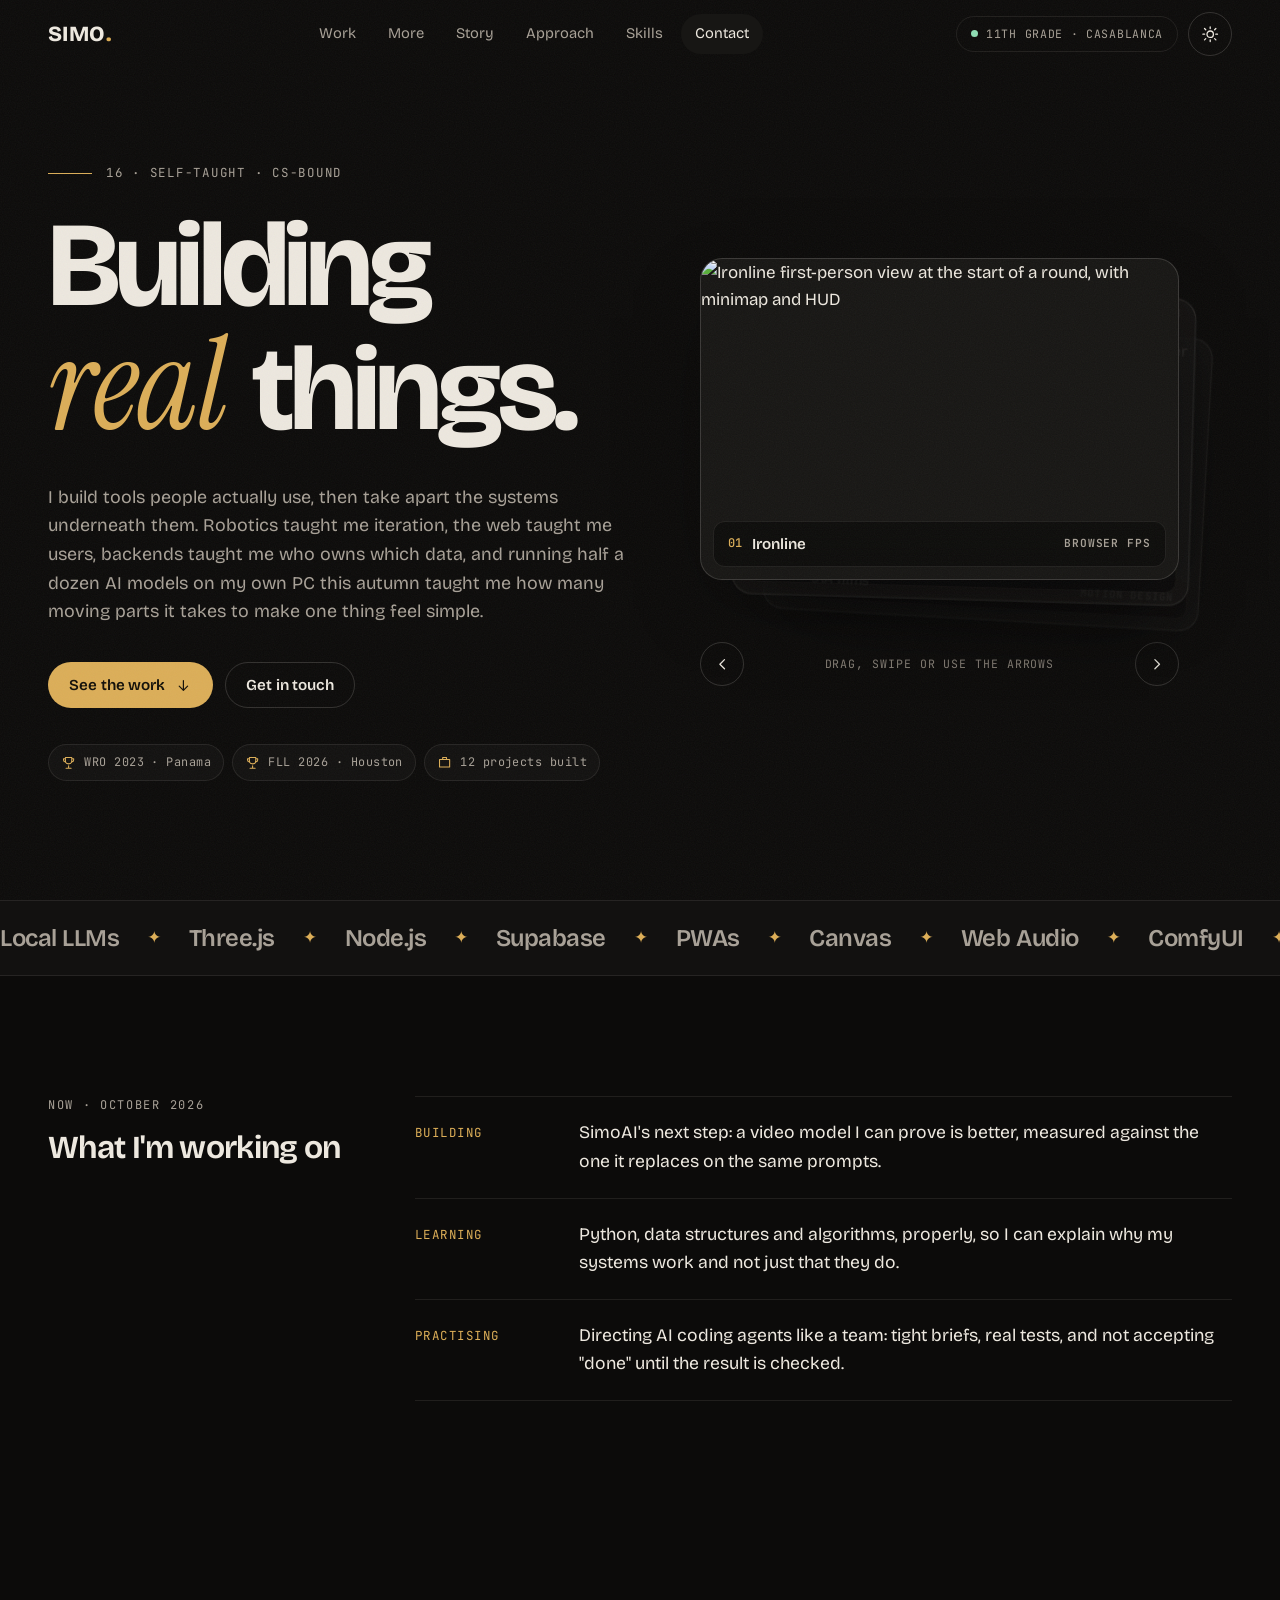
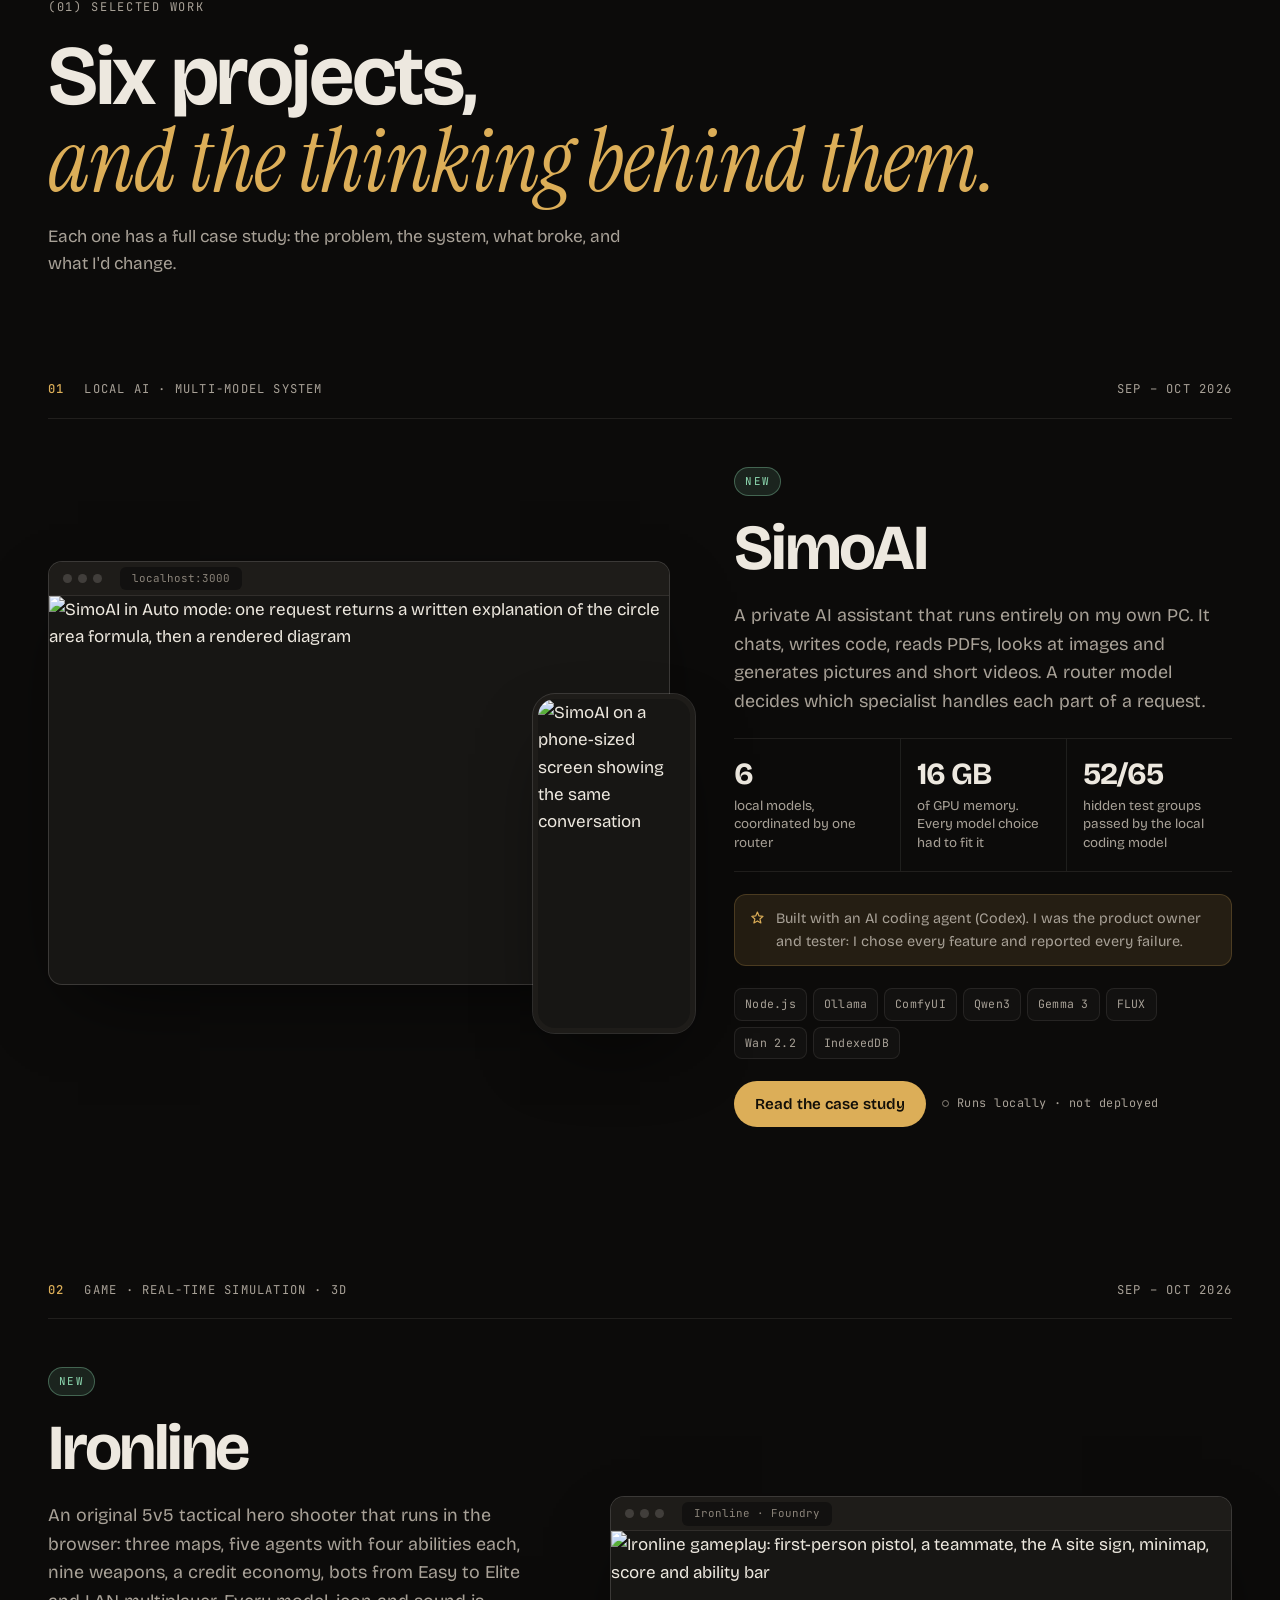
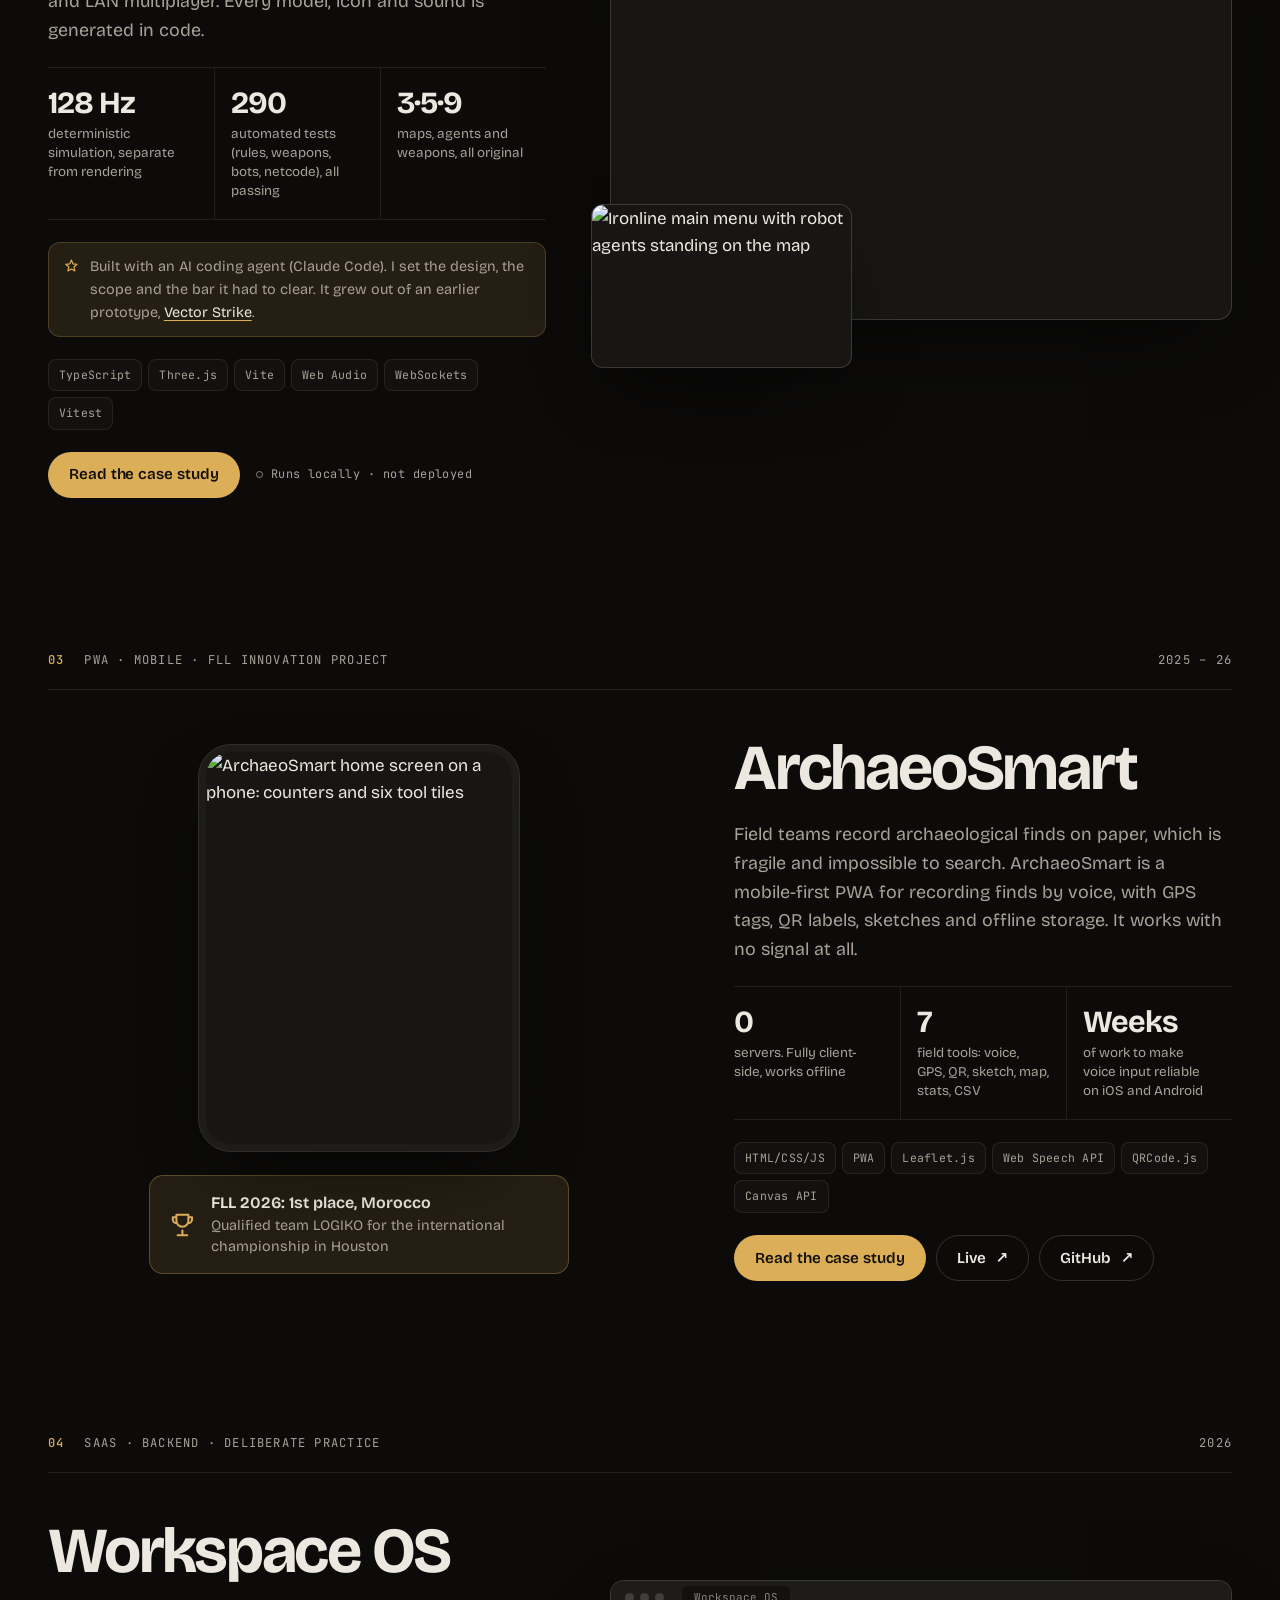
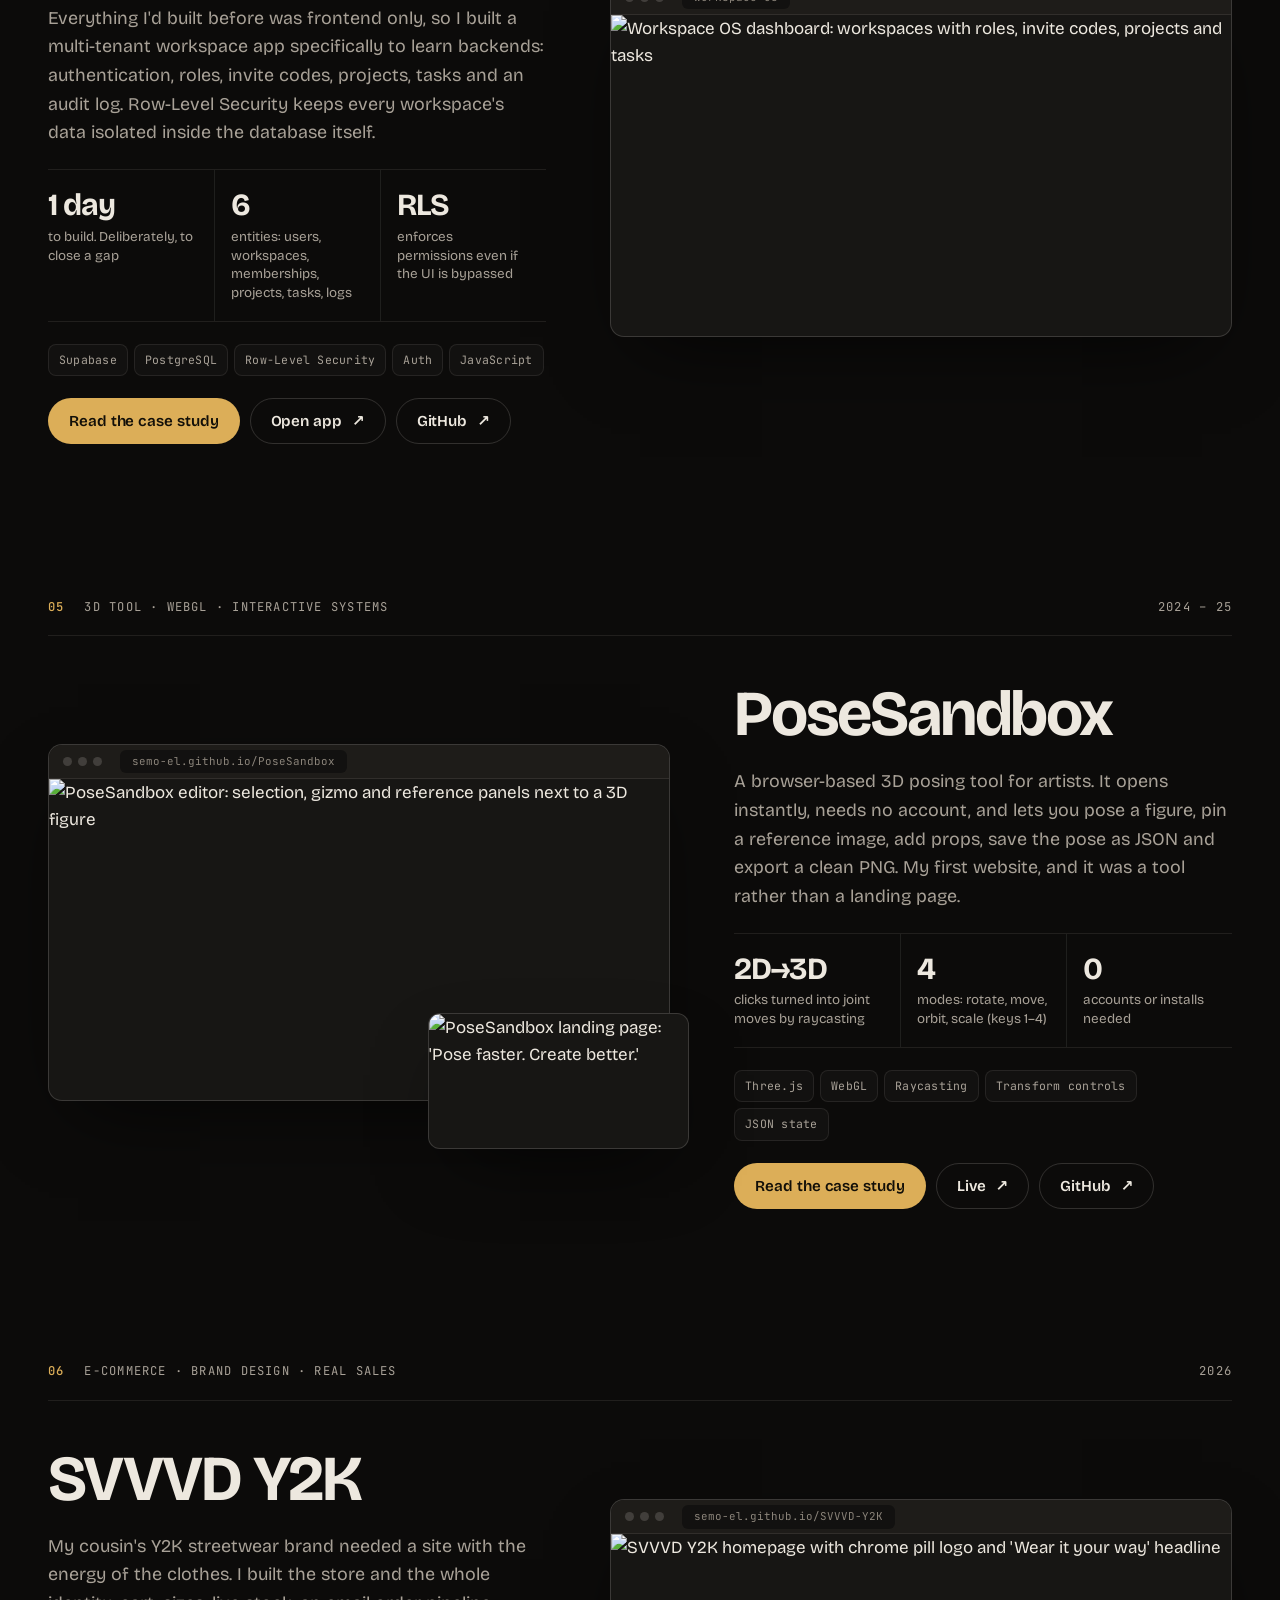
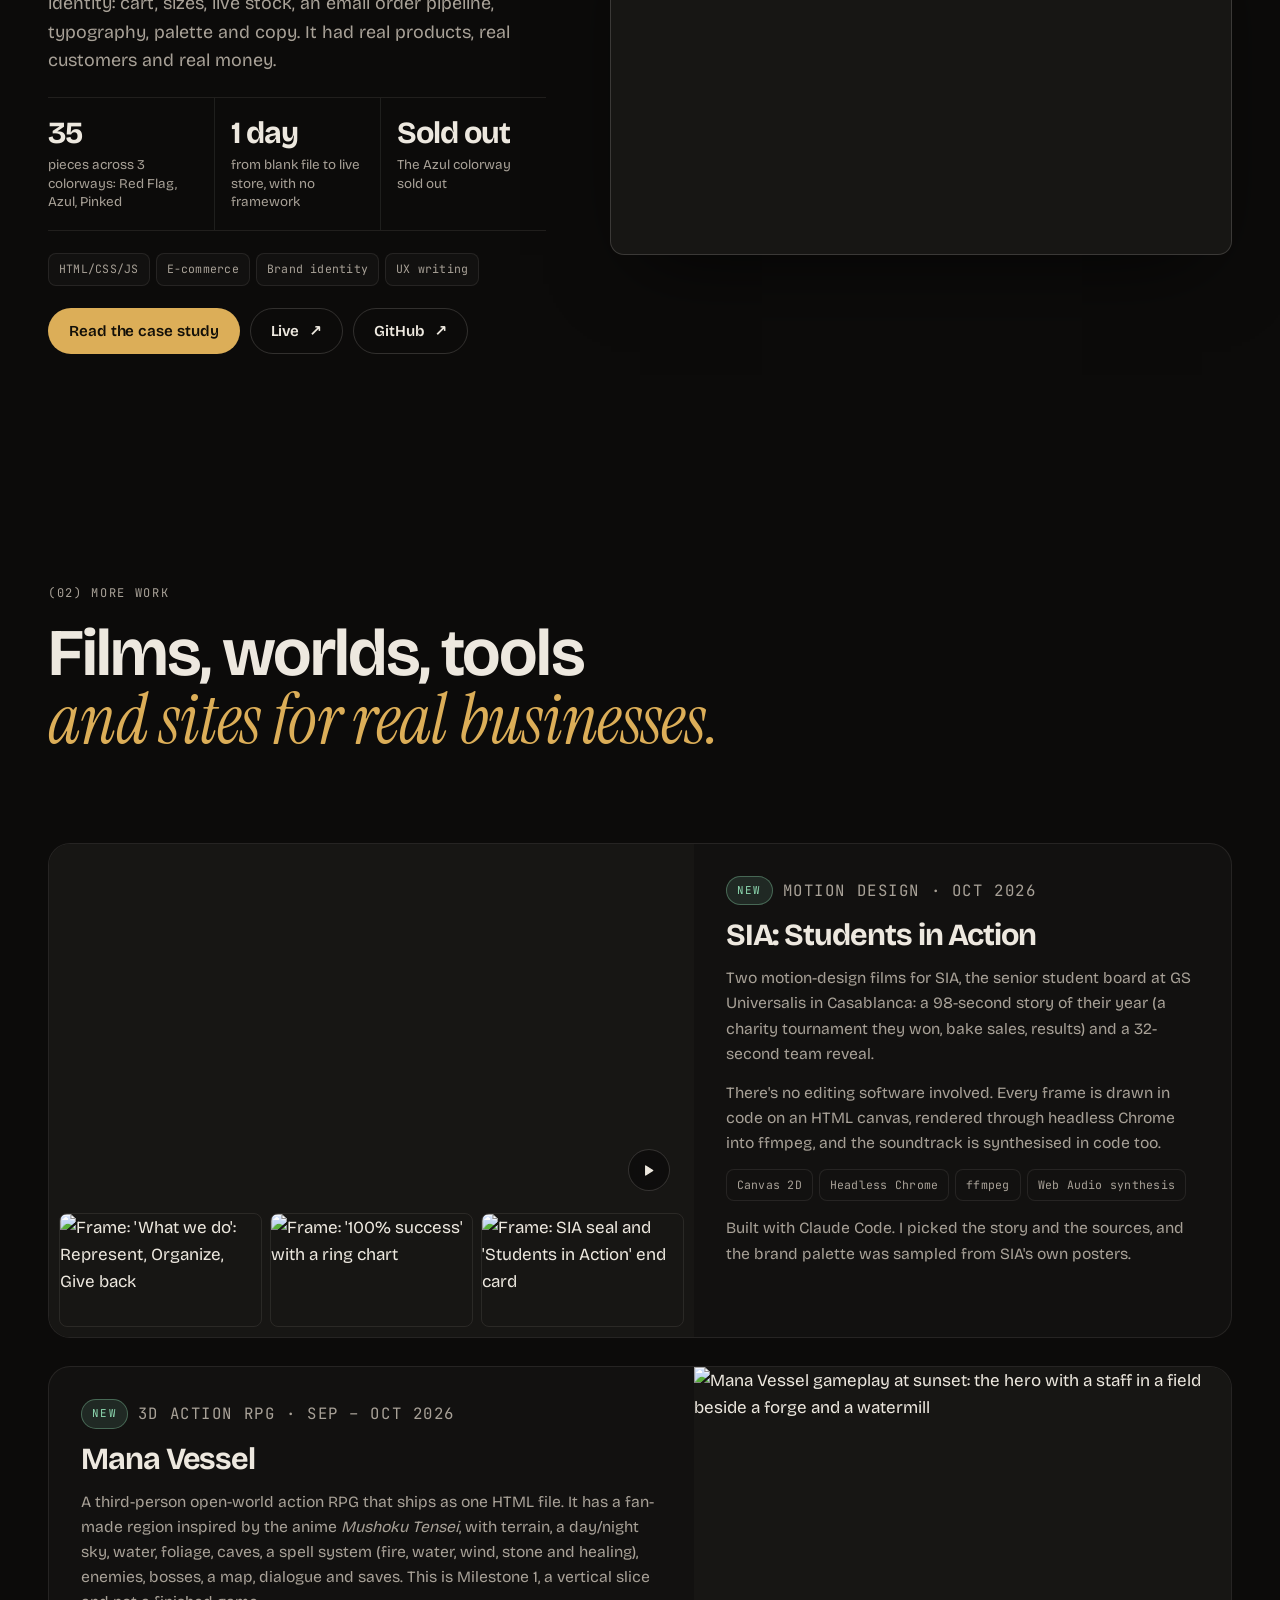
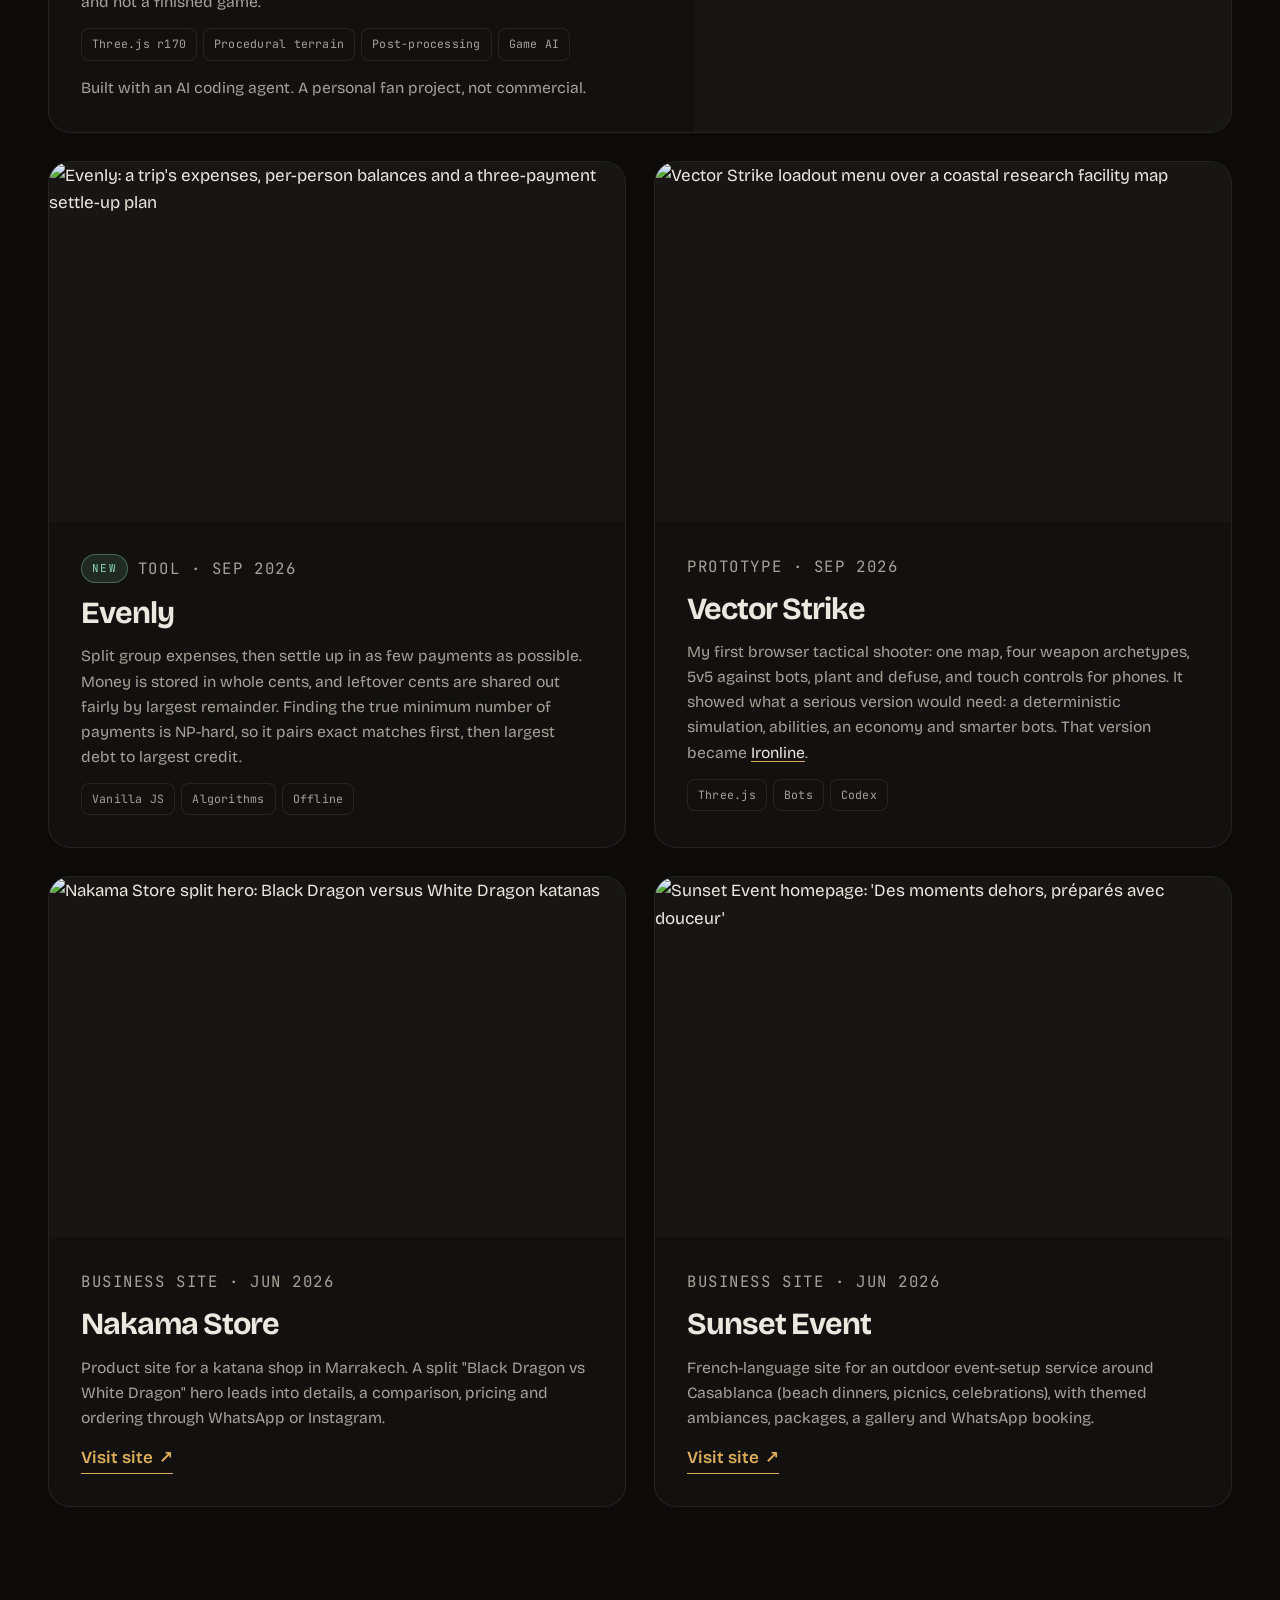
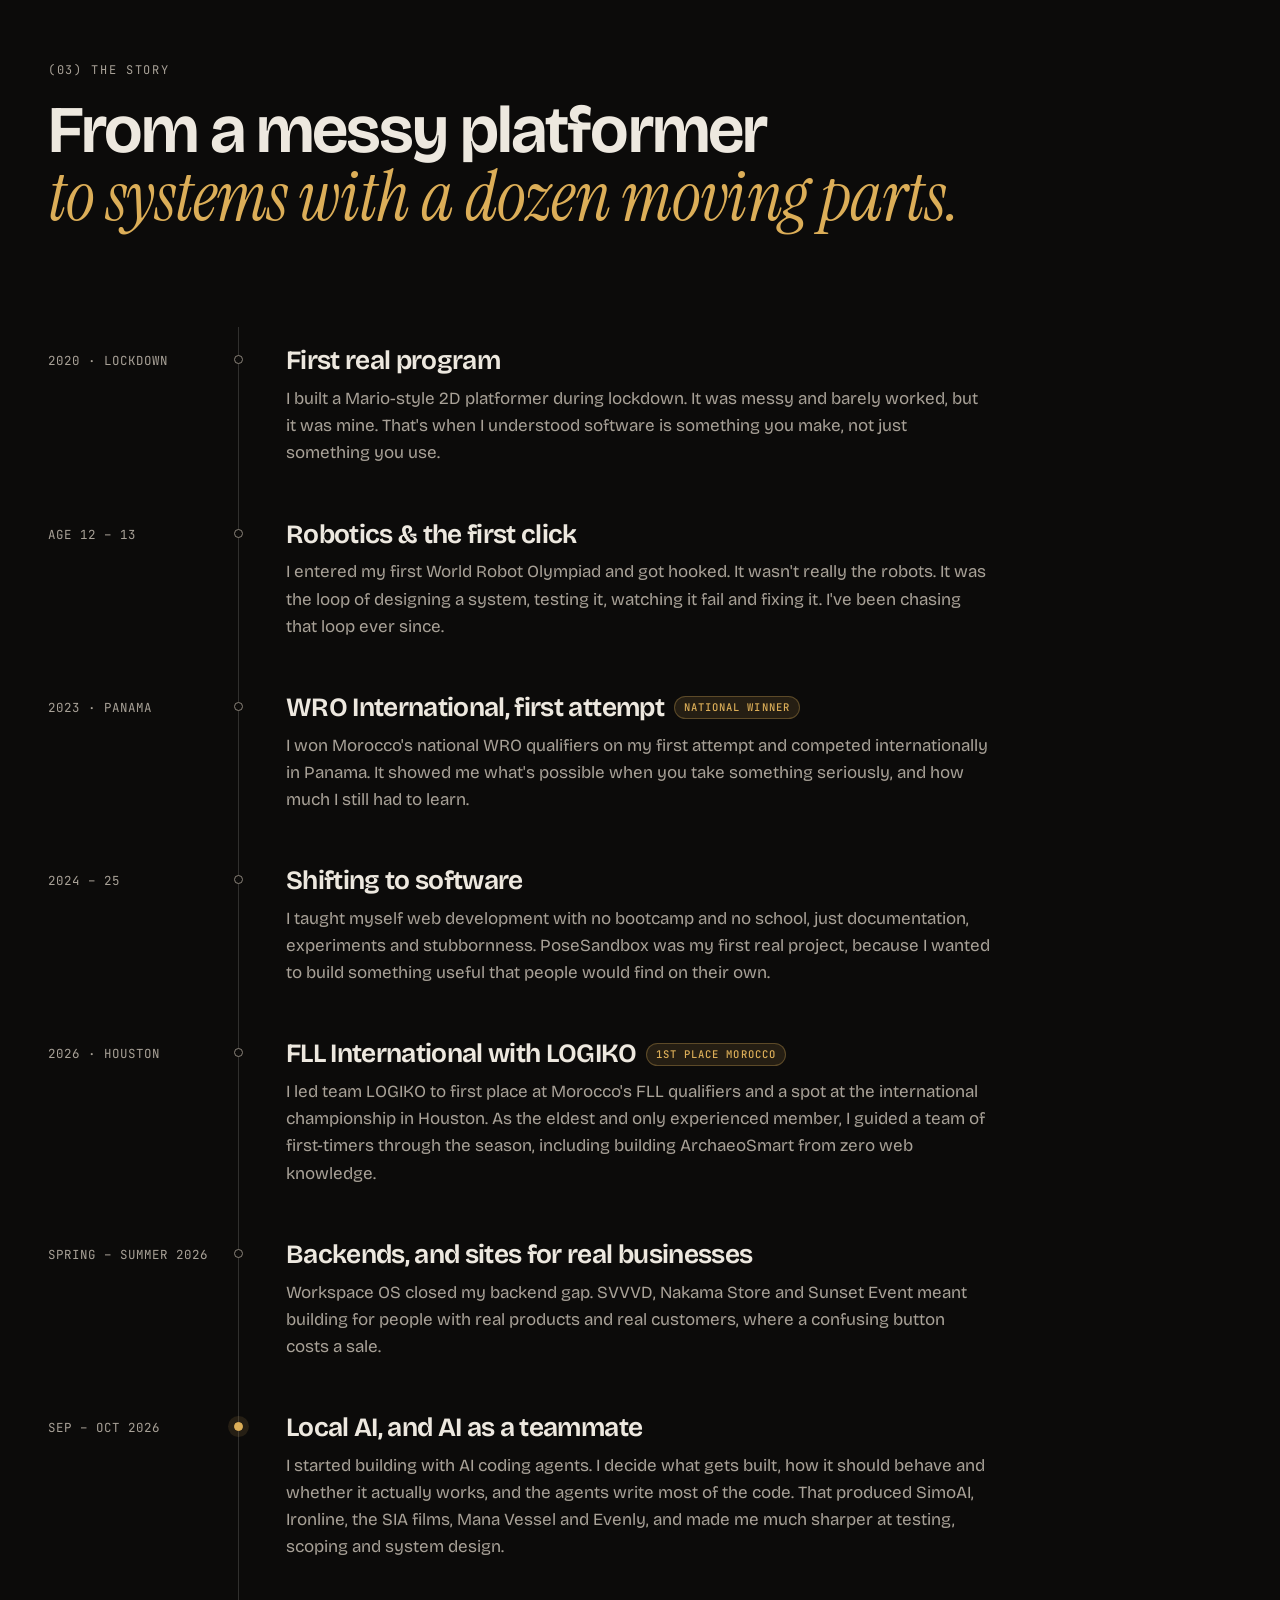
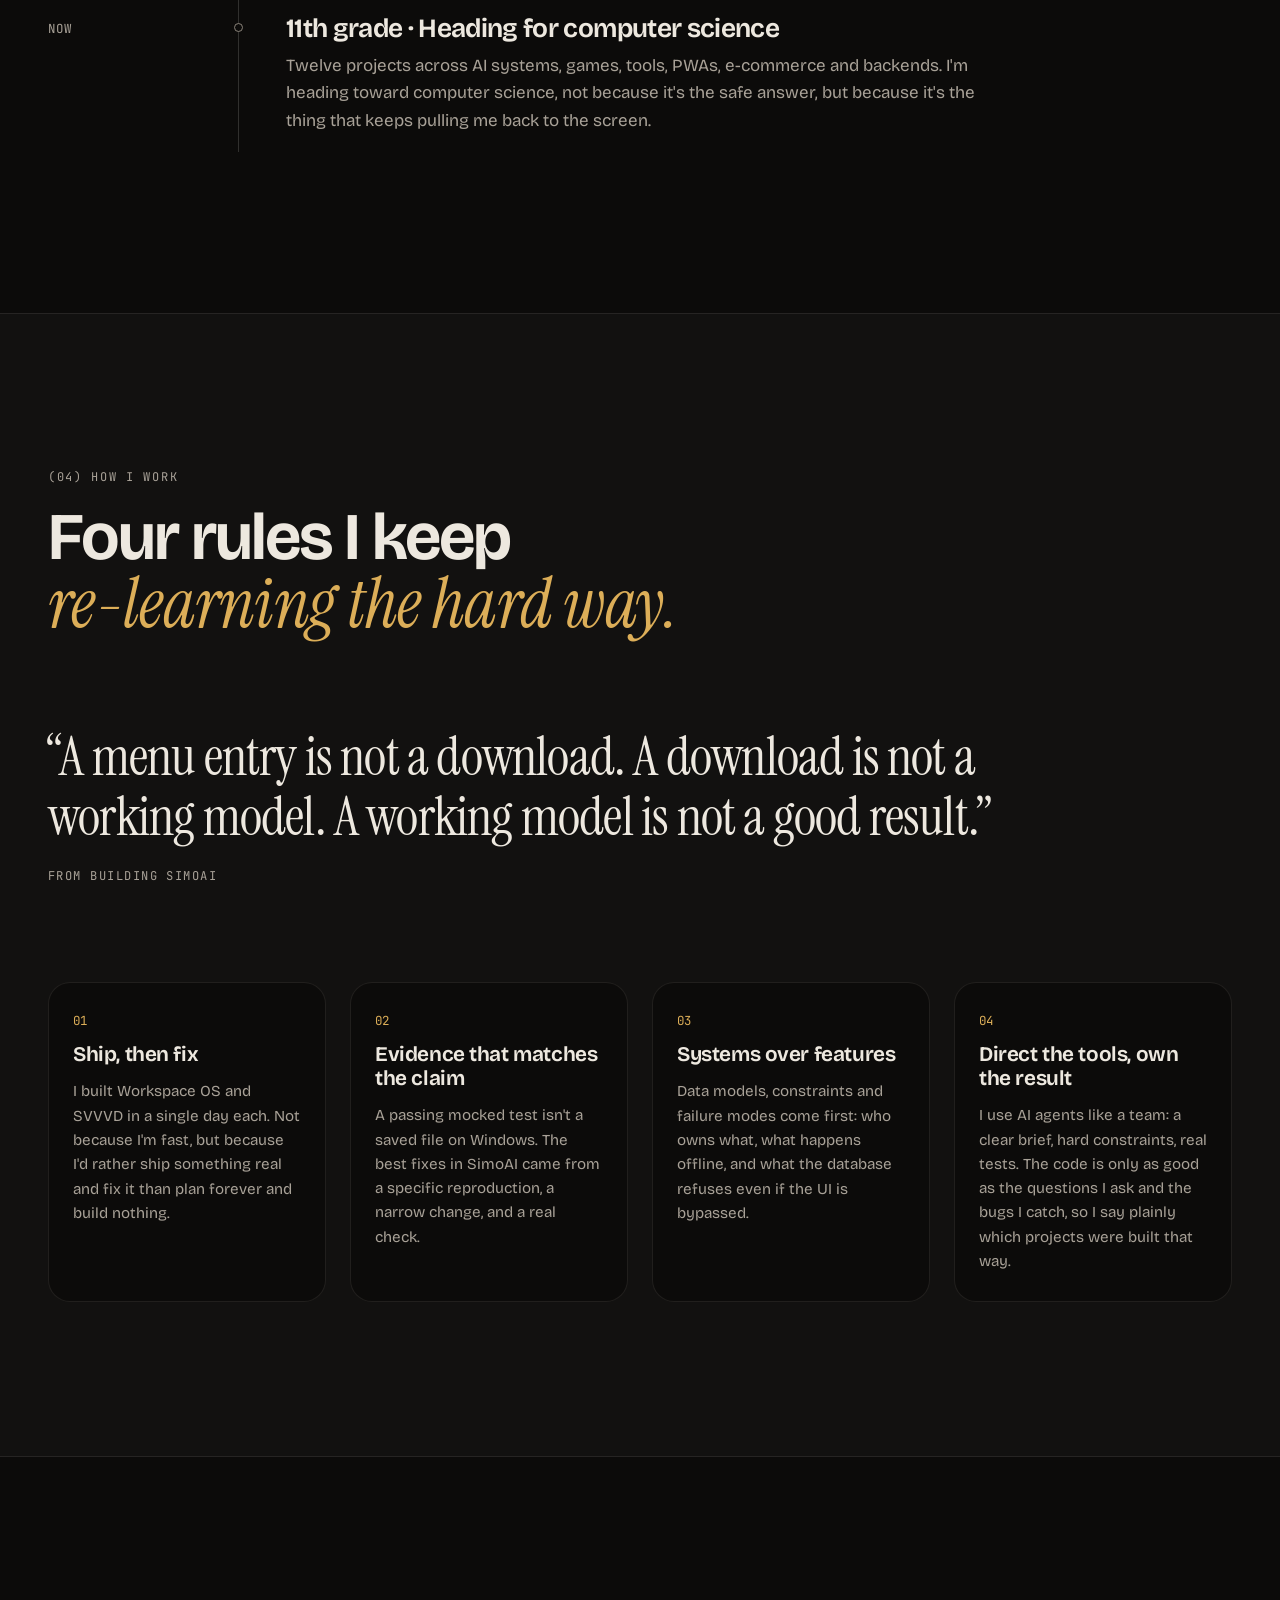
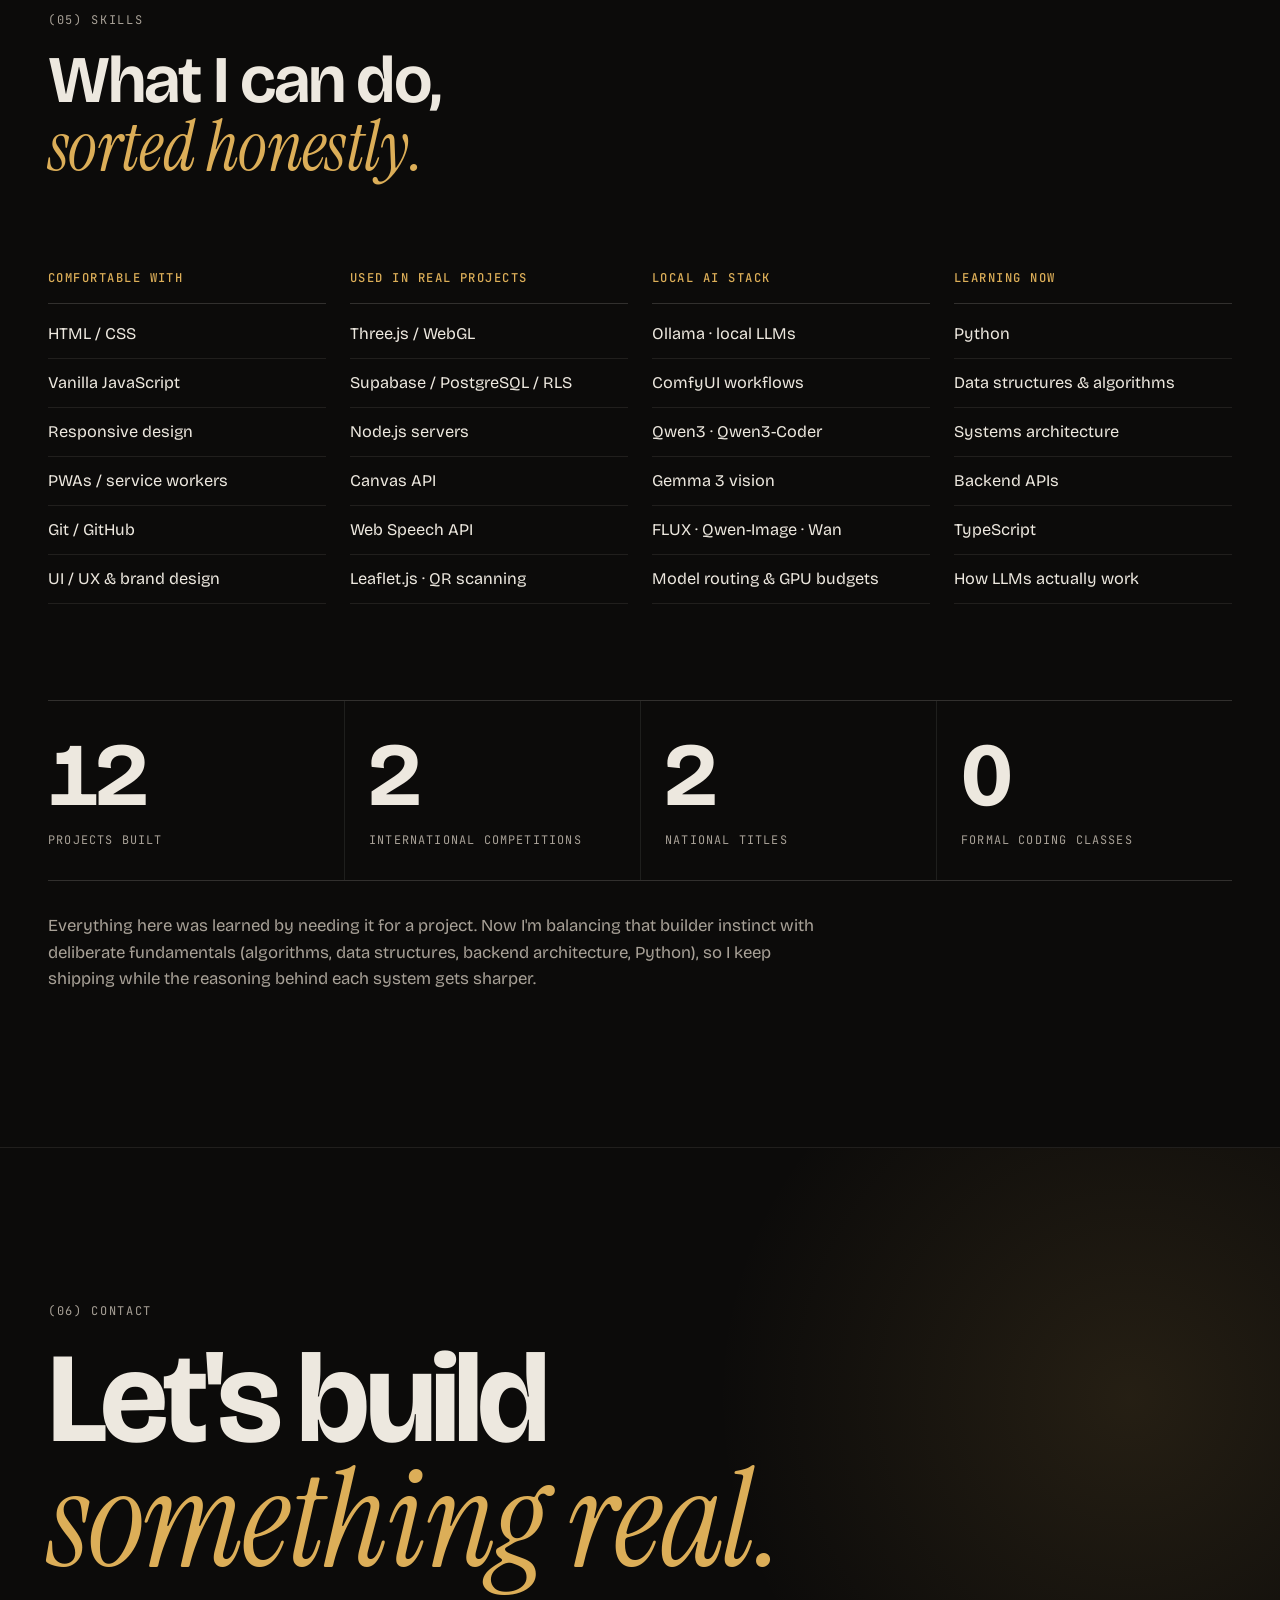
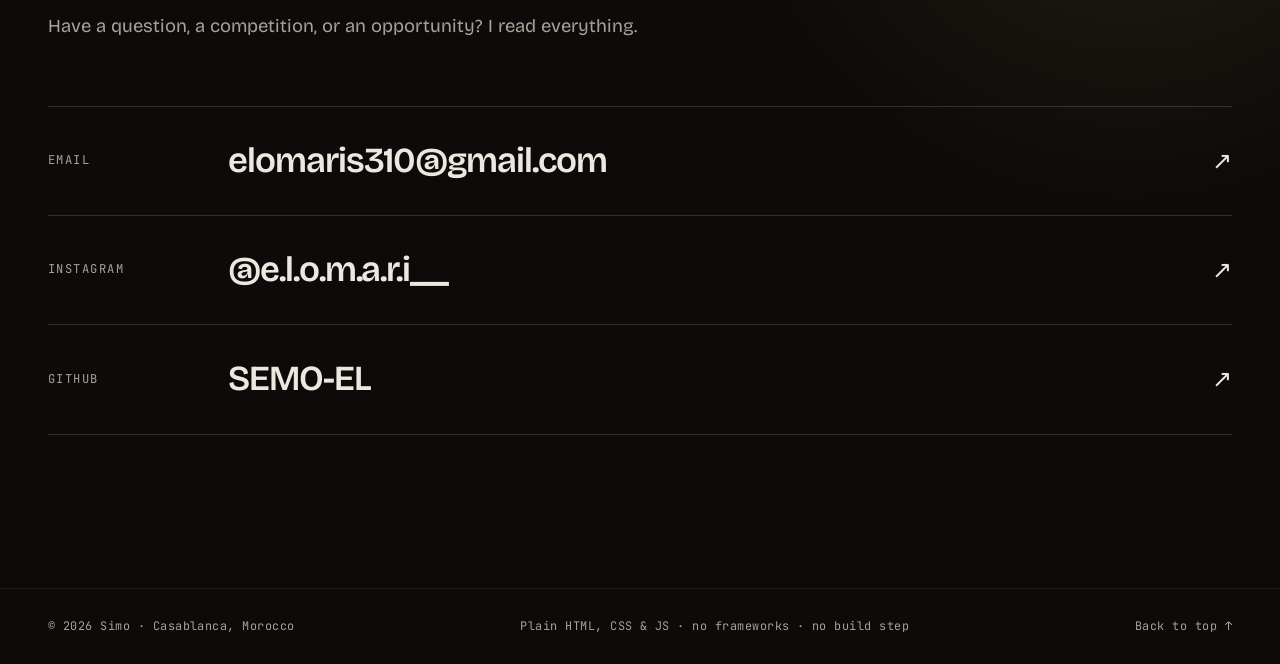
==== index.html @ 36586d92 "Add files via upload" ====
<!DOCTYPE html>
<html lang="en" data-theme="dark">
<head>
  <meta charset="UTF-8" />
  <meta name="viewport" content="width=device-width, initial-scale=1" />
  <title>Simo — Builder, 16, Casablanca</title>
  <meta name="description" content="Simo, a 16-year-old self-taught builder from Casablanca. Local AI systems, browser games, PWAs, backends and motion design: twelve projects, each with the reasoning behind it." />
  <meta name="theme-color" content="#0c0b0a" />
  <link rel="canonical" href="https://semo-el.github.io/Humble_Portfolio/" />

  <meta property="og:type" content="website" />
  <meta property="og:title" content="Simo — Building real things" />
  <meta property="og:description" content="Local AI systems, browser games, PWAs, backends and motion design, from a 16-year-old builder in Casablanca." />
  <meta property="og:url" content="https://semo-el.github.io/Humble_Portfolio/" />
  <meta property="og:image" content="https://semo-el.github.io/Humble_Portfolio/images/og-image.png" />
  <meta property="og:image:width" content="1200" />
  <meta property="og:image:height" content="630" />
  <meta name="twitter:card" content="summary_large_image" />

  <link rel="icon" href="favicon.svg" type="image/svg+xml" />
  <link rel="preconnect" href="https://fonts.googleapis.com" />
  <link rel="preconnect" href="https://fonts.gstatic.com" crossorigin />
  <link href="https://fonts.googleapis.com/css2?family=Bricolage+Grotesque:opsz,wght@12..96,300..800&family=Instrument+Serif:ital@0;1&family=JetBrains+Mono:wght@400;500&display=swap" rel="stylesheet" />
  <link rel="stylesheet" href="style.css" />

  <!-- Apply the saved theme before first paint to avoid a flash -->
  <script>
    document.documentElement.classList.add('js');
    try { var t = localStorage.getItem('simo-theme'); if (t === 'light' || t === 'dark') document.documentElement.dataset.theme = t; } catch (e) {}
  </script>
</head>
<body>
  <a class="skip" href="#main">Skip to content</a>
  <div class="progress" aria-hidden="true"><span id="progressBar"></span></div>

  <!-- ============================== NAV ============================== -->
  <header class="nav" id="nav">
    <div class="nav-inner wrap">
      <a class="logo" href="#top" aria-label="Simo, back to top">SIMO<span>.</span></a>

      <nav class="nav-links" aria-label="Main">
        <a href="#work">Work</a>
        <a href="#more">More</a>
        <a href="#story">Story</a>
        <a href="#approach">Approach</a>
        <a href="#skills">Skills</a>
        <a href="#contact">Contact</a>
      </nav>

      <div class="nav-right">
        <span class="status"><span class="status-dot" aria-hidden="true"></span>11th grade · Casablanca</span>
        <button class="icon-btn" id="themeToggle" type="button" aria-label="Switch to light theme">
          <svg class="i-sun" viewBox="0 0 24 24" aria-hidden="true"><circle cx="12" cy="12" r="4.2"/><path d="M12 2.5v2.2M12 19.3v2.2M4.6 4.6l1.6 1.6M17.8 17.8l1.6 1.6M2.5 12h2.2M19.3 12h2.2M4.6 19.4l1.6-1.6M17.8 6.2l1.6-1.6"/></svg>
          <svg class="i-moon" viewBox="0 0 24 24" aria-hidden="true"><path d="M20 14.5A8.5 8.5 0 0 1 9.5 4a8.5 8.5 0 1 0 10.5 10.5Z"/></svg>
        </button>
        <button class="icon-btn menu-btn" id="menuBtn" type="button" aria-label="Open menu" aria-expanded="false" aria-controls="mobileMenu">
          <svg viewBox="0 0 24 24" aria-hidden="true"><path d="M4 8h16M4 16h16"/></svg>
        </button>
      </div>
    </div>

    <div class="mobile-menu" id="mobileMenu" hidden>
      <nav aria-label="Mobile">
        <a href="#work">Work</a>
        <a href="#more">More work</a>
        <a href="#story">Story</a>
        <a href="#approach">Approach</a>
        <a href="#skills">Skills</a>
        <a href="#contact">Contact</a>
      </nav>
    </div>
  </header>

  <main id="main">
    <!-- ============================== HERO ============================== -->
    <section class="hero wrap" id="top">
      <div class="hero-copy">
        <p class="eyebrow reveal"><span class="rule" aria-hidden="true"></span>16 · Self-taught · CS-bound</p>
        <h1 class="hero-title">
          <span class="line"><span>Building</span></span>
          <span class="line"><span><em>real</em> things.</span></span>
        </h1>
        <p class="hero-lead reveal">
          I build tools people actually use, then take apart the systems underneath them. Robotics taught me iteration,
          the web taught me users, backends taught me who owns which data, and running half a dozen AI models on my own PC
          this autumn taught me how many moving parts it takes to make one thing feel simple.
        </p>
        <div class="hero-actions reveal">
          <a class="btn btn-primary" href="#work">See the work
            <svg viewBox="0 0 24 24" aria-hidden="true"><path d="M12 5v14M6 13l6 6 6-6"/></svg>
          </a>
          <a class="btn btn-ghost" href="#contact">Get in touch</a>
        </div>
        <ul class="hero-pills reveal" aria-label="Highlights">
          <li><svg viewBox="0 0 24 24" aria-hidden="true"><path d="M8 21h8M12 17v4M7 4h10v5a5 5 0 0 1-10 0V4ZM7 6H4v2a3 3 0 0 0 3 3M17 6h3v2a3 3 0 0 1-3 3"/></svg>WRO 2023 · Panama</li>
          <li><svg viewBox="0 0 24 24" aria-hidden="true"><path d="M8 21h8M12 17v4M7 4h10v5a5 5 0 0 1-10 0V4ZM7 6H4v2a3 3 0 0 0 3 3M17 6h3v2a3 3 0 0 1-3 3"/></svg>FLL 2026 · Houston</li>
          <li><svg viewBox="0 0 24 24" aria-hidden="true"><path d="M4 7h16v12H4zM9 7V4h6v3"/></svg>12 projects built</li>
        </ul>
      </div>

      <div class="deck-wrap reveal" aria-roledescription="carousel" aria-label="Project previews">
        <div class="deck" id="deck">
          <a class="deck-card" href="#ironline" data-i="0">
            <img src="images/ironline-match.webp" alt="Ironline first-person view at the start of a round, with minimap and HUD" width="1440" height="900" />
            <span class="deck-meta"><b>01</b> Ironline <i>Browser FPS</i></span>
          </a>
          <a class="deck-card" href="#simoai" data-i="1">
            <img src="images/simoai-auto.webp" alt="SimoAI answering a request with a written formula and a rendered circle diagram" width="1440" height="900" />
            <span class="deck-meta"><b>02</b> SimoAI <i>Local AI</i></span>
          </a>
          <a class="deck-card" href="#sia" data-i="2">
            <img src="images/sia-first-place.webp" alt="Frame from the SIA film: '1st place, trophy secured' over gold light rays" width="1600" height="900" />
            <span class="deck-meta"><b>03</b> SIA films <i>Motion design</i></span>
          </a>
          <a class="deck-card" href="#mana" data-i="3">
            <img src="images/mana-vessel-title.webp" alt="Mana Vessel title screen over a valley with a village and a river" width="1440" height="900" />
            <span class="deck-meta"><b>04</b> Mana Vessel <i>3D RPG</i></span>
          </a>
          <a class="deck-card" href="#posesandbox" data-i="4">
            <img src="images/posesandbox-app.webp" alt="PoseSandbox editor with a posable 3D figure on a grid" width="1600" height="829" />
            <span class="deck-meta"><b>05</b> PoseSandbox <i>3D tool</i></span>
          </a>
          <a class="deck-card" href="#svvvd" data-i="5">
            <img src="images/svvvd.webp" alt="SVVVD Y2K store homepage: 'Wear it your way'" width="1600" height="825" />
            <span class="deck-meta"><b>06</b> SVVVD Y2K <i>E-commerce</i></span>
          </a>
        </div>
        <div class="deck-ui">
          <button class="icon-btn" id="deckPrev" type="button" aria-label="Previous project">
            <svg viewBox="0 0 24 24" aria-hidden="true"><path d="M15 6l-6 6 6 6"/></svg>
          </button>
          <p class="deck-hint" id="deckHint"><span>Drag, swipe or use the arrows</span></p>
          <button class="icon-btn" id="deckNext" type="button" aria-label="Next project">
            <svg viewBox="0 0 24 24" aria-hidden="true"><path d="M9 6l6 6-6 6"/></svg>
          </button>
        </div>
      </div>
    </section>

    <!-- ============================== TICKER ============================== -->
    <div class="ticker" aria-hidden="true">
      <div class="ticker-track">
        <span>Local LLMs</span><span>Three.js</span><span>Node.js</span><span>Supabase</span><span>PWAs</span><span>Canvas</span><span>Web Audio</span><span>ComfyUI</span><span>Ollama</span><span>WebGL</span><span>Robotics</span><span>Brand design</span>
        <span>Local LLMs</span><span>Three.js</span><span>Node.js</span><span>Supabase</span><span>PWAs</span><span>Canvas</span><span>Web Audio</span><span>ComfyUI</span><span>Ollama</span><span>WebGL</span><span>Robotics</span><span>Brand design</span>
      </div>
    </div>

    <!-- ============================== NOW ============================== -->
    <section class="now wrap" aria-labelledby="now-title">
      <div class="now-head reveal">
        <p class="label">Now · October 2026</p>
        <h2 id="now-title" class="h-sm">What I'm working on</h2>
      </div>
      <ul class="now-list">
        <li class="reveal"><span class="now-k">Building</span><span>SimoAI's next step: a video model I can prove is better, measured against the one it replaces on the same prompts.</span></li>
        <li class="reveal"><span class="now-k">Learning</span><span>Python, data structures and algorithms, properly, so I can explain why my systems work and not just that they do.</span></li>
        <li class="reveal"><span class="now-k">Practising</span><span>Directing AI coding agents like a team: tight briefs, real tests, and not accepting "done" until the result is checked.</span></li>
      </ul>
    </section>

    <!-- ============================== SELECTED WORK ============================== -->
    <section class="work" id="work" aria-labelledby="work-title">
      <div class="section-head wrap reveal">
        <p class="label">(01) Selected work</p>
        <h2 id="work-title" class="h-xl">Six projects,<br /><em>and the thinking behind them.</em></h2>
        <p class="section-sub">Each one has a full case study: the problem, the system, what broke, and what I'd change.</p>
      </div>

      <!-- ---------- 01 SimoAI ---------- -->
      <article class="case wrap" id="simoai" aria-labelledby="simoai-title">
        <header class="case-top reveal">
          <span class="case-num">01</span>
          <span class="case-cat">Local AI · Multi-model system</span>
          <span class="case-year">Sep – Oct 2026</span>
        </header>
        <div class="case-grid">
          <div class="case-media reveal">
            <figure class="shot shot-browser">
              <div class="shot-bar" aria-hidden="true"><i></i><i></i><i></i><span>localhost:3000</span></div>
              <img src="images/simoai-auto.webp" alt="SimoAI in Auto mode: one request returns a written explanation of the circle area formula, then a rendered diagram" width="1440" height="900" loading="lazy" />
            </figure>
            <figure class="shot shot-phone">
              <img src="images/simoai-mobile.webp" alt="SimoAI on a phone-sized screen showing the same conversation" width="390" height="844" loading="lazy" />
            </figure>
          </div>
          <div class="case-body reveal">
            <span class="badge badge-new">New</span>
            <h3 id="simoai-title" class="case-title">SimoAI</h3>
            <p class="case-lead">A private AI assistant that runs entirely on my own PC. It chats, writes code, reads PDFs, looks at images and generates pictures and short videos. A router model decides which specialist handles each part of a request.</p>
            <dl class="facts">
              <div><dt>6</dt><dd>local models, coordinated by one router</dd></div>
              <div><dt>16&nbsp;GB</dt><dd>of GPU memory. Every model choice had to fit it</dd></div>
              <div><dt>52/65</dt><dd>hidden test groups passed by the local coding model</dd></div>
            </dl>
            <p class="built"><svg viewBox="0 0 24 24" aria-hidden="true"><path d="M12 3l2.2 5.3L20 9l-4.4 3.8L17 18.5 12 15.6 7 18.5l1.4-5.7L4 9l5.8-.7Z"/></svg><span>Built with an AI coding agent (Codex). I was the product owner and tester: I chose every feature and reported every failure.</span></p>
            <ul class="chips" aria-label="Stack"><li>Node.js</li><li>Ollama</li><li>ComfyUI</li><li>Qwen3</li><li>Gemma 3</li><li>FLUX</li><li>Wan 2.2</li><li>IndexedDB</li></ul>
            <div class="case-actions">
              <button class="btn btn-primary" type="button" data-case="simoai" aria-label="Read the SimoAI case study">Read the case study</button>
              <span class="note-local"><span class="dot-local" aria-hidden="true"></span>Runs locally · not deployed</span>
            </div>
          </div>
        </div>
      </article>

      <!-- ---------- 02 Ironline ---------- -->
      <article class="case case-flip wrap" id="ironline" aria-labelledby="ironline-title">
        <header class="case-top reveal">
          <span class="case-num">02</span>
          <span class="case-cat">Game · Real-time simulation · 3D</span>
          <span class="case-year">Sep – Oct 2026</span>
        </header>
        <div class="case-grid">
          <div class="case-media reveal">
            <figure class="shot shot-browser">
              <div class="shot-bar" aria-hidden="true"><i></i><i></i><i></i><span>Ironline · Foundry</span></div>
              <img src="images/ironline-match.webp" alt="Ironline gameplay: first-person pistol, a teammate, the A site sign, minimap, score and ability bar" width="1440" height="900" loading="lazy" />
            </figure>
            <figure class="shot shot-inset">
              <img src="images/ironline-menu.webp" alt="Ironline main menu with robot agents standing on the map" width="1440" height="900" loading="lazy" />
            </figure>
          </div>
          <div class="case-body reveal">
            <span class="badge badge-new">New</span>
            <h3 id="ironline-title" class="case-title">Ironline</h3>
            <p class="case-lead">An original 5v5 tactical hero shooter that runs in the browser: three maps, five agents with four abilities each, nine weapons, a credit economy, bots from Easy to Elite and LAN multiplayer. Every model, icon and sound is generated in code.</p>
            <dl class="facts">
              <div><dt>128&nbsp;Hz</dt><dd>deterministic simulation, separate from rendering</dd></div>
              <div><dt>290</dt><dd>automated tests (rules, weapons, bots, netcode), all passing</dd></div>
              <div><dt>3·5·9</dt><dd>maps, agents and weapons, all original</dd></div>
            </dl>
            <p class="built"><svg viewBox="0 0 24 24" aria-hidden="true"><path d="M12 3l2.2 5.3L20 9l-4.4 3.8L17 18.5 12 15.6 7 18.5l1.4-5.7L4 9l5.8-.7Z"/></svg><span>Built with an AI coding agent (Claude Code). I set the design, the scope and the bar it had to clear. It grew out of an earlier prototype, <a href="#vector">Vector Strike</a>.</span></p>
            <ul class="chips" aria-label="Stack"><li>TypeScript</li><li>Three.js</li><li>Vite</li><li>Web Audio</li><li>WebSockets</li><li>Vitest</li></ul>
            <div class="case-actions">
              <button class="btn btn-primary" type="button" data-case="ironline" aria-label="Read the Ironline case study">Read the case study</button>
              <span class="note-local"><span class="dot-local" aria-hidden="true"></span>Runs locally · not deployed</span>
            </div>
          </div>
        </div>
      </article>

      <!-- ---------- 03 ArchaeoSmart ---------- -->
      <article class="case wrap" id="archaeosmart" aria-labelledby="archaeosmart-title">
        <header class="case-top reveal">
          <span class="case-num">03</span>
          <span class="case-cat">PWA · Mobile · FLL innovation project</span>
          <span class="case-year">2025 – 26</span>
        </header>
        <div class="case-grid">
          <div class="case-media case-media-phone reveal">
            <figure class="shot shot-phone shot-phone-lg">
              <img src="images/archaeosmart-mobile.webp" alt="ArchaeoSmart home screen on a phone: counters and six tool tiles" width="390" height="500" loading="lazy" />
            </figure>
            <div class="award">
              <svg viewBox="0 0 24 24" aria-hidden="true"><path d="M8 21h8M12 17v4M7 4h10v5a5 5 0 0 1-10 0V4ZM7 6H4v2a3 3 0 0 0 3 3M17 6h3v2a3 3 0 0 1-3 3"/></svg>
              <p><b>FLL 2026: 1st place, Morocco</b><span>Qualified team LOGIKO for the international championship in Houston</span></p>
            </div>
          </div>
          <div class="case-body reveal">
            <h3 id="archaeosmart-title" class="case-title">ArchaeoSmart</h3>
            <p class="case-lead">Field teams record archaeological finds on paper, which is fragile and impossible to search. ArchaeoSmart is a mobile-first PWA for recording finds by voice, with GPS tags, QR labels, sketches and offline storage. It works with no signal at all.</p>
            <dl class="facts">
              <div><dt>0</dt><dd>servers. Fully client-side, works offline</dd></div>
              <div><dt>7</dt><dd>field tools: voice, GPS, QR, sketch, map, stats, CSV</dd></div>
              <div><dt>Weeks</dt><dd>of work to make voice input reliable on iOS and Android</dd></div>
            </dl>
            <ul class="chips" aria-label="Stack"><li>HTML/CSS/JS</li><li>PWA</li><li>Leaflet.js</li><li>Web Speech API</li><li>QRCode.js</li><li>Canvas API</li></ul>
            <div class="case-actions">
              <button class="btn btn-primary" type="button" data-case="archaeosmart" aria-label="Read the ArchaeoSmart case study">Read the case study</button>
              <a class="btn btn-ghost" href="https://semo-el.github.io/ArchaeoSmart_V2/" target="_blank" rel="noopener" aria-label="ArchaeoSmart: live site (opens in a new tab)">Live <span aria-hidden="true">↗</span></a>
              <a class="btn btn-ghost" href="https://github.com/SEMO-EL/ArchaeoSmart_V2" target="_blank" rel="noopener" aria-label="ArchaeoSmart: GitHub (opens in a new tab)">GitHub <span aria-hidden="true">↗</span></a>
            </div>
          </div>
        </div>
      </article>

      <!-- ---------- 04 Workspace OS ---------- -->
      <article class="case case-flip wrap" id="workspace" aria-labelledby="workspace-title">
        <header class="case-top reveal">
          <span class="case-num">04</span>
          <span class="case-cat">SaaS · Backend · Deliberate practice</span>
          <span class="case-year">2026</span>
        </header>
        <div class="case-grid">
          <div class="case-media reveal">
            <figure class="shot shot-browser">
              <div class="shot-bar" aria-hidden="true"><i></i><i></i><i></i><span>Workspace OS</span></div>
              <img src="images/workspace-os.webp" alt="Workspace OS dashboard: workspaces with roles, invite codes, projects and tasks" width="1600" height="829" loading="lazy" />
            </figure>
          </div>
          <div class="case-body reveal">
            <h3 id="workspace-title" class="case-title">Workspace OS</h3>
            <p class="case-lead">Everything I'd built before was frontend only, so I built a multi-tenant workspace app specifically to learn backends: authentication, roles, invite codes, projects, tasks and an audit log. Row-Level Security keeps every workspace's data isolated inside the database itself.</p>
            <dl class="facts">
              <div><dt>1&nbsp;day</dt><dd>to build. Deliberately, to close a gap</dd></div>
              <div><dt>6</dt><dd>entities: users, workspaces, memberships, projects, tasks, logs</dd></div>
              <div><dt>RLS</dt><dd>enforces permissions even if the UI is bypassed</dd></div>
            </dl>
            <ul class="chips" aria-label="Stack"><li>Supabase</li><li>PostgreSQL</li><li>Row-Level Security</li><li>Auth</li><li>JavaScript</li></ul>
            <div class="case-actions">
              <button class="btn btn-primary" type="button" data-case="workspace" aria-label="Read the Workspace OS case study">Read the case study</button>
              <a class="btn btn-ghost" href="https://semo-el.github.io/Workspace_OS/" target="_blank" rel="noopener" aria-label="Workspace OS: Open app (opens in a new tab)">Open app <span aria-hidden="true">↗</span></a>
              <a class="btn btn-ghost" href="https://github.com/SEMO-EL/Workspace_OS" target="_blank" rel="noopener" aria-label="Workspace OS: GitHub (opens in a new tab)">GitHub <span aria-hidden="true">↗</span></a>
            </div>
          </div>
        </div>
      </article>

      <!-- ---------- 05 PoseSandbox ---------- -->
      <article class="case wrap" id="posesandbox" aria-labelledby="posesandbox-title">
        <header class="case-top reveal">
          <span class="case-num">05</span>
          <span class="case-cat">3D tool · WebGL · Interactive systems</span>
          <span class="case-year">2024 – 25</span>
        </header>
        <div class="case-grid">
          <div class="case-media reveal">
            <figure class="shot shot-browser">
              <div class="shot-bar" aria-hidden="true"><i></i><i></i><i></i><span>semo-el.github.io/PoseSandbox</span></div>
              <img src="images/posesandbox-app.webp" alt="PoseSandbox editor: selection, gizmo and reference panels next to a 3D figure" width="1600" height="829" loading="lazy" />
            </figure>
            <figure class="shot shot-inset">
              <img src="images/posesandbox.webp" alt="PoseSandbox landing page: 'Pose faster. Create better.'" width="1600" height="829" loading="lazy" />
            </figure>
          </div>
          <div class="case-body reveal">
            <h3 id="posesandbox-title" class="case-title">PoseSandbox</h3>
            <p class="case-lead">A browser-based 3D posing tool for artists. It opens instantly, needs no account, and lets you pose a figure, pin a reference image, add props, save the pose as JSON and export a clean PNG. My first website, and it was a tool rather than a landing page.</p>
            <dl class="facts">
              <div><dt>2D→3D</dt><dd>clicks turned into joint moves by raycasting</dd></div>
              <div><dt>4</dt><dd>modes: rotate, move, orbit, scale (keys 1–4)</dd></div>
              <div><dt>0</dt><dd>accounts or installs needed</dd></div>
            </dl>
            <ul class="chips" aria-label="Stack"><li>Three.js</li><li>WebGL</li><li>Raycasting</li><li>Transform controls</li><li>JSON state</li></ul>
            <div class="case-actions">
              <button class="btn btn-primary" type="button" data-case="posesandbox" aria-label="Read the PoseSandbox case study">Read the case study</button>
              <a class="btn btn-ghost" href="https://semo-el.github.io/PoseSandbox/" target="_blank" rel="noopener" aria-label="PoseSandbox: live site (opens in a new tab)">Live <span aria-hidden="true">↗</span></a>
              <a class="btn btn-ghost" href="https://github.com/SEMO-EL/PoseSandbox" target="_blank" rel="noopener" aria-label="PoseSandbox: GitHub (opens in a new tab)">GitHub <span aria-hidden="true">↗</span></a>
            </div>
          </div>
        </div>
      </article>

      <!-- ---------- 06 SVVVD ---------- -->
      <article class="case case-flip wrap" id="svvvd" aria-labelledby="svvvd-title">
        <header class="case-top reveal">
          <span class="case-num">06</span>
          <span class="case-cat">E-commerce · Brand design · Real sales</span>
          <span class="case-year">2026</span>
        </header>
        <div class="case-grid">
          <div class="case-media reveal">
            <figure class="shot shot-browser">
              <div class="shot-bar" aria-hidden="true"><i></i><i></i><i></i><span>semo-el.github.io/SVVVD-Y2K</span></div>
              <img src="images/svvvd.webp" alt="SVVVD Y2K homepage with chrome pill logo and 'Wear it your way' headline" width="1600" height="825" loading="lazy" />
            </figure>
          </div>
          <div class="case-body reveal">
            <h3 id="svvvd-title" class="case-title">SVVVD Y2K</h3>
            <p class="case-lead">My cousin's Y2K streetwear brand needed a site with the energy of the clothes. I built the store and the whole identity: cart, sizes, live stock, an email order pipeline, typography, palette and copy. It had real products, real customers and real money.</p>
            <dl class="facts">
              <div><dt>35</dt><dd>pieces across 3 colorways: Red Flag, Azul, Pinked</dd></div>
              <div><dt>1&nbsp;day</dt><dd>from blank file to live store, with no framework</dd></div>
              <div><dt>Sold out</dt><dd>The Azul colorway sold out</dd></div>
            </dl>
            <ul class="chips" aria-label="Stack"><li>HTML/CSS/JS</li><li>E-commerce</li><li>Brand identity</li><li>UX writing</li></ul>
            <div class="case-actions">
              <button class="btn btn-primary" type="button" data-case="svvvd" aria-label="Read the SVVVD Y2K case study">Read the case study</button>
              <a class="btn btn-ghost" href="https://semo-el.github.io/SVVVD-Y2K/" target="_blank" rel="noopener" aria-label="SVVVD Y2K: live site (opens in a new tab)">Live <span aria-hidden="true">↗</span></a>
              <a class="btn btn-ghost" href="https://github.com/SEMO-EL/SVVVD-Y2K" target="_blank" rel="noopener" aria-label="SVVVD Y2K: GitHub (opens in a new tab)">GitHub <span aria-hidden="true">↗</span></a>
            </div>
          </div>
        </div>
      </article>
    </section>

    <!-- ============================== MORE WORK ============================== -->
    <section class="more wrap" id="more" aria-labelledby="more-title">
      <div class="section-head reveal">
        <p class="label">(02) More work</p>
        <h2 id="more-title" class="h-lg">Films, worlds, tools<br /><em>and sites for real businesses.</em></h2>
      </div>

      <div class="grid">
        <article class="card card-wide reveal" id="sia" aria-labelledby="sia-title">
          <div class="card-media card-media-stack">
            <div class="media-main">
              <video class="card-video" src="images/sia-teaser.mp4" poster="images/sia-first-place.webp" width="1280" height="720" muted loop playsinline preload="none" aria-label="Silent 11-second excerpt from the SIA film: a football pitch animates into a '1st place' trophy card"></video>
              <button class="video-toggle" type="button" aria-label="Pause video" hidden>
                <svg class="i-pause" viewBox="0 0 24 24" aria-hidden="true"><path d="M9 6v12M15 6v12"/></svg>
                <svg class="i-play" viewBox="0 0 24 24" aria-hidden="true"><path d="M8 5.5v13l10-6.5Z"/></svg>
              </button>
            </div>
            <div class="card-strip">
              <img src="images/sia-what-we-do.webp" alt="Frame: 'What we do': Represent, Organize, Give back" width="1600" height="900" loading="lazy" />
              <img src="images/sia-results.webp" alt="Frame: '100% success' with a ring chart" width="1600" height="900" loading="lazy" />
              <img src="images/sia-end-card.webp" alt="Frame: SIA seal and 'Students in Action' end card" width="1600" height="900" loading="lazy" />
            </div>
          </div>
          <div class="card-body">
            <p class="card-tag"><span class="badge badge-new">New</span> Motion design · Oct 2026</p>
            <h3 id="sia-title">SIA: Students in Action</h3>
            <p>Two motion-design films for SIA, the senior student board at GS Universalis in Casablanca: a 98-second story of their year (a charity tournament they won, bake sales, results) and a 32-second team reveal.</p>
            <p>There's no editing software involved. Every frame is drawn in code on an HTML canvas, rendered through headless Chrome into ffmpeg, and the soundtrack is synthesised in code too.</p>
            <ul class="chips"><li>Canvas 2D</li><li>Headless Chrome</li><li>ffmpeg</li><li>Web Audio synthesis</li></ul>
            <p class="built built-sm">Built with Claude Code. I picked the story and the sources, and the brand palette was sampled from SIA's own posters.</p>
          </div>
        </article>

        <article class="card card-wide card-flip reveal" id="mana" aria-labelledby="mana-title">
          <div class="card-media">
            <img src="images/mana-vessel-world.webp" alt="Mana Vessel gameplay at sunset: the hero with a staff in a field beside a forge and a watermill" width="1440" height="900" loading="lazy" />
          </div>
          <div class="card-body">
            <p class="card-tag"><span class="badge badge-new">New</span> 3D action RPG · Sep – Oct 2026</p>
            <h3 id="mana-title">Mana Vessel</h3>
            <p>A third-person open-world action RPG that ships as one HTML file. It has a fan-made region inspired by the anime <i>Mushoku Tensei</i>, with terrain, a day/night sky, water, foliage, caves, a spell system (fire, water, wind, stone and healing), enemies, bosses, a map, dialogue and saves. This is Milestone 1, a vertical slice and not a finished game.</p>
            <ul class="chips"><li>Three.js r170</li><li>Procedural terrain</li><li>Post-processing</li><li>Game AI</li></ul>
            <p class="built built-sm">Built with an AI coding agent. A personal fan project, not commercial.</p>
          </div>
        </article>

        <article class="card reveal" id="evenly" aria-labelledby="evenly-title">
          <div class="card-media">
            <img src="images/evenly.webp" alt="Evenly: a trip's expenses, per-person balances and a three-payment settle-up plan" width="1440" height="900" loading="lazy" />
          </div>
          <div class="card-body">
            <p class="card-tag"><span class="badge badge-new">New</span> Tool · Sep 2026</p>
            <h3 id="evenly-title">Evenly</h3>
            <p>Split group expenses, then settle up in as few payments as possible. Money is stored in whole cents, and leftover cents are shared out fairly by largest remainder. Finding the true minimum number of payments is NP-hard, so it pairs exact matches first, then largest debt to largest credit.</p>
            <ul class="chips"><li>Vanilla JS</li><li>Algorithms</li><li>Offline</li></ul>
          </div>
        </article>

        <article class="card reveal" id="vector" aria-labelledby="vector-title">
          <div class="card-media">
            <img src="images/vector-strike.webp" alt="Vector Strike loadout menu over a coastal research facility map" width="1440" height="900" loading="lazy" />
          </div>
          <div class="card-body">
            <p class="card-tag">Prototype · Sep 2026</p>
            <h3 id="vector-title">Vector Strike</h3>
            <p>My first browser tactical shooter: one map, four weapon archetypes, 5v5 against bots, plant and defuse, and touch controls for phones. It showed what a serious version would need: a deterministic simulation, abilities, an economy and smarter bots. That version became <a href="#ironline">Ironline</a>.</p>
            <ul class="chips"><li>Three.js</li><li>Bots</li><li>Codex</li></ul>
          </div>
        </article>

        <article class="card reveal" id="nakama" aria-labelledby="nakama-title">
          <div class="card-media">
            <img src="images/nakama.webp" alt="Nakama Store split hero: Black Dragon versus White Dragon katanas" width="1440" height="900" loading="lazy" />
          </div>
          <div class="card-body">
            <p class="card-tag">Business site · Jun 2026</p>
            <h3 id="nakama-title">Nakama Store</h3>
            <p>Product site for a katana shop in Marrakech. A split "Black Dragon vs White Dragon" hero leads into details, a comparison, pricing and ordering through WhatsApp or Instagram.</p>
            <a class="link" href="https://semo-el.github.io/Nakama_V2/" target="_blank" rel="noopener">Visit site <span aria-hidden="true">↗</span></a>
          </div>
        </article>

        <article class="card reveal" id="sunset" aria-labelledby="sunset-title">
          <div class="card-media">
            <img src="images/sunset.webp" alt="Sunset Event homepage: 'Des moments dehors, préparés avec douceur'" width="1440" height="900" loading="lazy" />
          </div>
          <div class="card-body">
            <p class="card-tag">Business site · Jun 2026</p>
            <h3 id="sunset-title">Sunset Event</h3>
            <p>French-language site for an outdoor event-setup service around Casablanca (beach dinners, picnics, celebrations), with themed ambiances, packages, a gallery and WhatsApp booking.</p>
            <a class="link" href="https://semo-el.github.io/Sunset/" target="_blank" rel="noopener">Visit site <span aria-hidden="true">↗</span></a>
          </div>
        </article>
      </div>
    </section>

    <!-- ============================== STORY ============================== -->
    <section class="story wrap" id="story" aria-labelledby="story-title">
      <div class="section-head reveal">
        <p class="label">(03) The story</p>
        <h2 id="story-title" class="h-lg">From a messy platformer<br /><em>to systems with a dozen moving parts.</em></h2>
      </div>

      <ol class="timeline">
        <li class="reveal">
          <span class="tl-date">2020 · Lockdown</span>
          <div class="tl-body">
            <h3>First real program</h3>
            <p>I built a Mario-style 2D platformer during lockdown. It was messy and barely worked, but it was mine. That's when I understood software is something you make, not just something you use.</p>
          </div>
        </li>
        <li class="reveal">
          <span class="tl-date">Age 12 – 13</span>
          <div class="tl-body">
            <h3>Robotics &amp; the first click</h3>
            <p>I entered my first World Robot Olympiad and got hooked. It wasn't really the robots. It was the loop of designing a system, testing it, watching it fail and fixing it. I've been chasing that loop ever since.</p>
          </div>
        </li>
        <li class="reveal">
          <span class="tl-date">2023 · Panama</span>
          <div class="tl-body">
            <h3>WRO International, first attempt <span class="tl-award">National winner</span></h3>
            <p>I won Morocco's national WRO qualifiers on my first attempt and competed internationally in Panama. It showed me what's possible when you take something seriously, and how much I still had to learn.</p>
          </div>
        </li>
        <li class="reveal">
          <span class="tl-date">2024 – 25</span>
          <div class="tl-body">
            <h3>Shifting to software</h3>
            <p>I taught myself web development with no bootcamp and no school, just documentation, experiments and stubbornness. PoseSandbox was my first real project, because I wanted to build something useful that people would find on their own.</p>
          </div>
        </li>
        <li class="reveal">
          <span class="tl-date">2026 · Houston</span>
          <div class="tl-body">
            <h3>FLL International with LOGIKO <span class="tl-award">1st place Morocco</span></h3>
            <p>I led team LOGIKO to first place at Morocco's FLL qualifiers and a spot at the international championship in Houston. As the eldest and only experienced member, I guided a team of first-timers through the season, including building ArchaeoSmart from zero web knowledge.</p>
          </div>
        </li>
        <li class="reveal">
          <span class="tl-date">Spring – Summer 2026</span>
          <div class="tl-body">
            <h3>Backends, and sites for real businesses</h3>
            <p>Workspace OS closed my backend gap. SVVVD, Nakama Store and Sunset Event meant building for people with real products and real customers, where a confusing button costs a sale.</p>
          </div>
        </li>
        <li class="reveal tl-now">
          <span class="tl-date">Sep – Oct 2026</span>
          <div class="tl-body">
            <h3>Local AI, and AI as a teammate</h3>
            <p>I started building with AI coding agents. I decide what gets built, how it should behave and whether it actually works, and the agents write most of the code. That produced SimoAI, Ironline, the SIA films, Mana Vessel and Evenly, and made me much sharper at testing, scoping and system design.</p>
          </div>
        </li>
        <li class="reveal">
          <span class="tl-date">Now</span>
          <div class="tl-body">
            <h3>11th grade · Heading for computer science</h3>
            <p>Twelve projects across AI systems, games, tools, PWAs, e-commerce and backends. I'm heading toward computer science, not because it's the safe answer, but because it's the thing that keeps pulling me back to the screen.</p>
          </div>
        </li>
      </ol>
    </section>

    <!-- ============================== APPROACH ============================== -->
    <section class="approach" id="approach" aria-labelledby="approach-title">
      <div class="wrap">
        <div class="section-head reveal">
          <p class="label">(04) How I work</p>
          <h2 id="approach-title" class="h-lg">Four rules I keep<br /><em>re-learning the hard way.</em></h2>
        </div>

        <blockquote class="pull reveal">
          <p>“A menu entry is not a download. A download is not a working model. A working model is not a good result.”</p>
          <footer>From building SimoAI</footer>
        </blockquote>

        <ol class="rules">
          <li class="reveal">
            <span class="rule-n">01</span>
            <h3>Ship, then fix</h3>
            <p>I built Workspace OS and SVVVD in a single day each. Not because I'm fast, but because I'd rather ship something real and fix it than plan forever and build nothing.</p>
          </li>
          <li class="reveal">
            <span class="rule-n">02</span>
            <h3>Evidence that matches the claim</h3>
            <p>A passing mocked test isn't a saved file on Windows. The best fixes in SimoAI came from a specific reproduction, a narrow change, and a real check.</p>
          </li>
          <li class="reveal">
            <span class="rule-n">03</span>
            <h3>Systems over features</h3>
            <p>Data models, constraints and failure modes come first: who owns what, what happens offline, and what the database refuses even if the UI is bypassed.</p>
          </li>
          <li class="reveal">
            <span class="rule-n">04</span>
            <h3>Direct the tools, own the result</h3>
            <p>I use AI agents like a team: a clear brief, hard constraints, real tests. The code is only as good as the questions I ask and the bugs I catch, so I say plainly which projects were built that way.</p>
          </li>
        </ol>
      </div>
    </section>

    <!-- ============================== SKILLS ============================== -->
    <section class="skills wrap" id="skills" aria-labelledby="skills-title">
      <div class="section-head reveal">
        <p class="label">(05) Skills</p>
        <h2 id="skills-title" class="h-lg">What I can do,<br /><em>sorted honestly.</em></h2>
      </div>

      <div class="skill-grid">
        <div class="skill-col reveal">
          <h3>Comfortable with</h3>
          <ul><li>HTML / CSS</li><li>Vanilla JavaScript</li><li>Responsive design</li><li>PWAs / service workers</li><li>Git / GitHub</li><li>UI / UX &amp; brand design</li></ul>
        </div>
        <div class="skill-col reveal">
          <h3>Used in real projects</h3>
          <ul><li>Three.js / WebGL</li><li>Supabase / PostgreSQL / RLS</li><li>Node.js servers</li><li>Canvas API</li><li>Web Speech API</li><li>Leaflet.js · QR scanning</li></ul>
        </div>
        <div class="skill-col reveal">
          <h3>Local AI stack</h3>
          <ul><li>Ollama · local LLMs</li><li>ComfyUI workflows</li><li>Qwen3 · Qwen3-Coder</li><li>Gemma 3 vision</li><li>FLUX · Qwen-Image · Wan</li><li>Model routing &amp; GPU budgets</li></ul>
        </div>
        <div class="skill-col reveal">
          <h3>Learning now</h3>
          <ul><li>Python</li><li>Data structures &amp; algorithms</li><li>Systems architecture</li><li>Backend APIs</li><li>TypeScript</li><li>How LLMs actually work</li></ul>
        </div>
      </div>

      <dl class="stats">
        <div class="reveal"><dt data-count="12">12</dt><dd>Projects built</dd></div>
        <div class="reveal"><dt data-count="2">2</dt><dd>International competitions</dd></div>
        <div class="reveal"><dt data-count="2">2</dt><dd>National titles</dd></div>
        <div class="reveal"><dt data-count="0">0</dt><dd>Formal coding classes</dd></div>
      </dl>
      <p class="skills-note reveal">Everything here was learned by needing it for a project. Now I'm balancing that builder instinct with deliberate fundamentals (algorithms, data structures, backend architecture, Python), so I keep shipping while the reasoning behind each system gets sharper.</p>
    </section>

    <!-- ============================== CONTACT ============================== -->
    <section class="contact" id="contact" aria-labelledby="contact-title">
      <div class="wrap">
        <p class="label reveal">(06) Contact</p>
        <h2 id="contact-title" class="contact-title reveal">Let's build<br /><em>something real.</em></h2>
        <p class="contact-sub reveal">Have a question, a competition, or an opportunity? I read everything.</p>
        <ul class="contact-links">
          <li class="reveal">
            <a href="mailto:elomaris310@gmail.com">
              <span class="cl-k">Email</span><span class="cl-v">elomaris310@gmail.com</span><span class="cl-arrow" aria-hidden="true">↗</span>
            </a>
          </li>
          <li class="reveal">
            <a href="https://www.instagram.com/e.l.o.m.a.r.i__/" target="_blank" rel="noopener">
              <span class="cl-k">Instagram</span><span class="cl-v">@e.l.o.m.a.r.i__</span><span class="cl-arrow" aria-hidden="true">↗</span>
            </a>
          </li>
          <li class="reveal">
            <a href="https://github.com/SEMO-EL" target="_blank" rel="noopener">
              <span class="cl-k">GitHub</span><span class="cl-v">SEMO-EL</span><span class="cl-arrow" aria-hidden="true">↗</span>
            </a>
          </li>
        </ul>
      </div>
    </section>
  </main>

  <footer class="footer">
    <div class="wrap footer-inner">
      <span>© 2026 Simo · Casablanca, Morocco</span>
      <span>Plain HTML, CSS &amp; JS · no frameworks · no build step</span>
      <a href="#top">Back to top <span aria-hidden="true">↑</span></a>
    </div>
  </footer>

  <!-- ====================================================================
       CASE STUDIES (native <dialog>; open with the buttons or #case/<id>)
       ==================================================================== -->

  <!-- ---------- SimoAI ---------- -->
  <dialog class="cs" id="cs-simoai" aria-labelledby="cs-simoai-title">
    <div class="cs-inner">
      <div class="cs-top">
        <p class="label">Case study · 01 · Local AI</p>
        <button class="icon-btn cs-close" type="button" data-close aria-label="Close case study"><svg viewBox="0 0 24 24" aria-hidden="true"><path d="M6 6l12 12M18 6 6 18"/></svg></button>
      </div>
      <header class="cs-head">
        <h2 id="cs-simoai-title">SimoAI</h2>
        <p class="cs-lead">I wanted my own AI assistant before the end of the year, starting with no AI knowledge at all. Within three weeks it was a local, multi-model app: one model plans, specialists do the work, and the interface tells the truth about what actually ran.</p>
        <dl class="cs-meta">
          <div><dt>When</dt><dd>25 Sep – 12 Oct 2026</dd></div>
          <div><dt>My role</dt><dd>Product owner, tester, architect of the routing idea</dd></div>
          <div><dt>Built with</dt><dd>An AI coding agent (Codex) writing the implementation</dd></div>
          <div><dt>Hardware</dt><dd>i5-14500 · 32 GB RAM · RTX 5060 Ti 16 GB</dd></div>
        </dl>
      </header>
      <figure class="cs-figure"><img src="images/simoai-home.webp" alt="SimoAI start screen: sidebar with conversations and assistant settings, 'What are we working on?' with starter prompts" width="1440" height="900" loading="lazy" /></figure>

      <section class="cs-sec">
        <h3>The first choice</h3>
        <div>
          <p>I started with two ideas: a personal chatbot, and a site called BuildAI that would teach beginners to build one. I built the real chatbot first, so that any course later would come from a real beginner's journey and not an invented one. I also dropped "train my own ChatGPT". The realistic goal was a local app built on existing open models.</p>
          <p>We set the roles early. I would choose features, test, report failures and learn at a beginner's pace, and the agent would write the code and explain it. Almost every feature below exists because I tested something and it broke.</p>
        </div>
      </section>

      <section class="cs-sec">
        <h3>What it does</h3>
        <ul class="cs-list">
          <li><b>Chat</b> with Qwen3 14B through Ollama, entirely on the PC.</li>
          <li><b>Auto mode</b>: Qwen3 14B plans up to six tasks across chat, code, vision, images, video, diagrams and motion graphics, and hands each one to a specialist.</li>
          <li><b>Code</b> with Qwen3-Coder 30B, split across GPU and system RAM.</li>
          <li><b>Vision</b> with Gemma 3 12B for image attachments.</li>
          <li><b>PDF reading</b>: extracts selectable text (up to 50 pages / 50,000 characters) and renders the first five pages for a vision model when a PDF is scanned.</li>
          <li><b>Images</b> with Qwen-Image 2.1 and FLUX.1 Schnell, and <b>video</b> with Wan 2.2 (text-to-video and image-to-video), all through ComfyUI.</li>
          <li><b>History</b> in IndexedDB. Every conversation keeps its own model and settings and can be searched, renamed or exported as Markdown.</li>
          <li><b>One-click start</b> from a desktop shortcut, and a Quit button that shuts down only the processes SimoAI itself started.</li>
        </ul>
      </section>

      <section class="cs-sec">
        <h3>How the system works</h3>
        <div>
          <div class="flow" role="img" aria-label="Diagram: browser UI sends a request to the Node.js server; the Qwen3 router plans tasks; an orchestrator and GPU queue run them on Ollama, ComfyUI or an exact renderer; results stream back to the UI.">
            <div class="flow-row"><span class="node">Browser UI</span><span class="node">Node.js server</span><span class="node node-accent">Router<br>Qwen3 14B</span><span class="node">Orchestrator<br>+ GPU queue</span></div>
            <div class="flow-split">
              <div class="flow-col"><span class="flow-h">Ollama</span><span class="node sm">Qwen3 · chat</span><span class="node sm">Qwen3-Coder · code</span><span class="node sm">Gemma 3 · vision</span></div>
              <div class="flow-col"><span class="flow-h">ComfyUI</span><span class="node sm">Qwen-Image · FLUX</span><span class="node sm">Wan 2.2 · video</span><span class="node sm dim">LTX-2.5 · not installed</span></div>
              <div class="flow-col"><span class="flow-h">Exact renderer</span><span class="node sm">Diagrams</span><span class="node sm">Shape animation</span></div>
            </div>
          </div>
          <p>The GPU queue matters most. A 16 GB card can't hold a 30B coder, an image model and a video model at once, so jobs run one at a time and idle image models are released before text work. Each result is shown the moment it's ready, so a slow video never blocks the written answer.</p>
        </div>
      </section>

      <section class="cs-sec">
        <h3>Made on my GPU</h3>
        <div>
          <figure class="cs-pair">
            <img src="images/simoai-qwen-image.webp" alt="Photorealistic grey tabby kitten looking up, generated locally by Qwen-Image 2.1" width="800" height="800" loading="lazy" />
            <img src="images/simoai-mobile.webp" alt="SimoAI on a narrow screen: the circle formula answer followed by the rendered diagram" width="390" height="844" loading="lazy" />
            <figcaption>Left: an image generated entirely on my PC by Qwen-Image 2.1 through SimoAI, with no cloud involved. Right: the app's responsive layout on a phone-sized screen.</figcaption>
          </figure>
        </div>
      </section>

      <section class="cs-sec">
        <h3>Three bugs that shaped it</h3>
        <div class="cs-cards">
          <div class="cs-card">
            <p class="cs-card-k">The circle request</p>
            <p>I asked Auto mode to explain the area of a circle, draw a blue circle with the formula, and animate a dot growing into a circle. I got an unrelated office scene and lost the written answer. <b>Fix:</b> requests are split into explicit tasks, the text answer comes first, and exact geometry goes to a precise renderer instead of a diffusion model. The same request then finished in 48 seconds with all three outputs.</p>
          </div>
          <div class="cs-card">
            <p class="cs-card-k">The 40-minute video</p>
            <p>One "quality" run spent about 33 minutes inside Wan rendering 121 frames at 1280×1216. <b>Fix:</b> a 25.6-million pixel-frame budget, roughly 2-second defaults, and GPU text encoding with offload. A controlled 49-frame test dropped from about 3 min 20 s to 2 min 22 s. That's faster, though the video quality still isn't where I want it.</p>
          </div>
          <div class="cs-card">
            <p class="cs-card-k">The save that "passed"</p>
            <p>A generated image failed to save with a Windows permission error. The first fix passed a mocked test and then failed a real one. <b>Fix:</b> ComfyUI's input, temp and output folders were moved inside the project, with read-only access kept for older images. It was verified with a real generation through SimoAI's own API, and 19 of 19 tests passed.</p>
          </div>
        </div>
      </section>

      <section class="cs-sec">
        <h3>Measured, not assumed</h3>
        <div>
          <p>I set up a head-to-head on a parser task, and a free cloud chatbot clearly beat SimoAI. Instead of concluding "local models are bad", we built a small benchmark: eight JavaScript tasks with hidden test groups, one attempt each, temperature 0, fixed seed.</p>
          <div class="meter" role="img" aria-label="Qwen3-Coder 30B passed 52 of 65 hidden test groups, 80 percent">
            <div class="meter-bar"><span style="--v:80%"></span></div>
            <p><b>52 / 65</b> hidden test groups · <b>4 / 8</b> tasks fully passed</p>
          </div>
          <p>It was strong on an LRU cache, interval merging, dependency sorting and safe nested lookup, and weak on command parsing, a CSV edge case, debounce and deep equality. It's a small local benchmark, not a leaderboard. The lesson is that it's good for routine code, but its output still needs tests, especially around parsers.</p>
        </div>
      </section>

      <section class="cs-sec">
        <h3>Honest limits</h3>
        <ul class="cs-list">
          <li><b>LTX-2.5 video</b> is fully wired into the app, but its gated weights were never installed, so the UI reports it as unavailable instead of pretending.</li>
          <li><b>Video quality</b> is still the weakest part. A finished MP4 proves the pipeline ran, not that the motion looks good.</li>
          <li><b>An 80B coding model</b> didn't fit: it needed about 38 GiB of system RAM on a PC with 31.7. I removed it and wrote down why.</li>
          <li>I never weakened Windows security or pasted secrets to make something run, even when that was the shortcut.</li>
        </ul>
      </section>

      <section class="cs-sec">
        <h3>What I learned</h3>
        <div>
          <p>A useful AI assistant is a system, not one giant model. It needs an interface, model runners, data handling, status checks, safe credentials, routing, media storage and tests. A router model can coordinate everything, but only if it keeps every deliverable the user asked for and makes dependencies explicit.</p>
          <p>Most of all, I learned to use evidence that matches the claim. A menu entry isn't a download, a download isn't a working inference, and a working inference isn't a good result.</p>
        </div>
      </section>
    </div>
  </dialog>

  <!-- ---------- Ironline ---------- -->
  <dialog class="cs" id="cs-ironline" aria-labelledby="cs-ironline-title">
    <div class="cs-inner">
      <div class="cs-top">
        <p class="label">Case study · 02 · Game</p>
        <button class="icon-btn cs-close" type="button" data-close aria-label="Close case study"><svg viewBox="0 0 24 24" aria-hidden="true"><path d="M6 6l12 12M18 6 6 18"/></svg></button>
      </div>
      <header class="cs-head">
        <h2 id="cs-ironline-title">Ironline</h2>
        <p class="cs-lead">How close can a browser get to a competitive tactical shooter? Ironline is an original 5v5 plant-and-defuse game with abilities, an economy and bots that trade, lurk and save. Every name, model and sound in it is original.</p>
        <dl class="cs-meta">
          <div><dt>When</dt><dd>Sep – Oct 2026</dd></div>
          <div><dt>My role</dt><dd>Game direction, scope, acceptance</dd></div>
          <div><dt>Built with</dt><dd>An AI coding agent (Claude Code)</dd></div>
          <div><dt>Stack</dt><dd>TypeScript · Vite · Three.js · Web Audio · WebSockets</dd></div>
        </dl>
      </header>
      <figure class="cs-figure"><img src="images/ironline-menu.webp" alt="Ironline main menu" width="1440" height="900" loading="lazy" /></figure>

      <section class="cs-sec">
        <h3>Where it came from</h3>
        <div>
          <p>The first attempt, <b>Vector Strike</b>, had one map, four weapons and solo play against bots. It was fun, and it showed exactly what was missing. Rules lived inside the rendering code, bots were easy to read, and nothing could be tested without playing. Ironline started from those lessons, with a clean-room rule: inspired by the genre, but every asset and name original.</p>
        </div>
      </section>

      <section class="cs-sec">
        <h3>Architecture</h3>
        <div>
          <div class="flow" role="img" aria-label="Diagram: input feeds a deterministic 128 Hz simulation; bots and the network layer feed the same simulation; the renderer and audio only read its state.">
            <div class="flow-row"><span class="node">Input</span><span class="node node-accent">Simulation<br>128 Hz, deterministic</span><span class="node">Renderer<br>Three.js</span></div>
            <div class="flow-split">
              <div class="flow-col"><span class="flow-h">Writes to sim</span><span class="node sm">Bots · nav grid</span><span class="node sm">Net · host-authoritative</span></div>
              <div class="flow-col"><span class="flow-h">Reads from sim</span><span class="node sm">HUD &amp; minimap</span><span class="node sm">Spatial audio</span></div>
              <div class="flow-col"><span class="flow-h">Checks the sim</span><span class="node sm">Automated tests</span><span class="node sm">Balance tools</span></div>
            </div>
          </div>
          <p>The key decision was that the game rules know nothing about graphics. The simulation is a pure, deterministic step at 128 ticks per second. Rendering, sound and the HUD only read it. That makes rounds reproducible, lets bots be balanced by simulating rounds headlessly, and keeps multiplayer simple, because the host runs the same simulation everyone sees.</p>
        </div>
      </section>

      <section class="cs-sec">
        <h3>What's in it</h3>
        <ul class="cs-list">
          <li><b>3 maps</b> (Foundry, Terminal, Skybridge), <b>5 agents</b> with four abilities each, <b>9 weapons</b> plus a blade.</li>
          <li>A full 13-round match with side swap and overtime, a credit economy, and buy, plant and defuse phases.</li>
          <li>Bots from Easy to Elite that trade kills, lurk and save. There's also a practice range with drills and live accuracy stats.</li>
          <li>Fixed recoil patterns, movement inaccuracy, wall penetration, killcam, rebindable keys and career stats.</li>
          <li>Audio is all generated in code: per-weapon gunshots, HRTF positioning, wall muffling, reverb and a menu music loop.</li>
          <li>LAN multiplayer through a dependency-free WebSocket server.</li>
        </ul>
      </section>

      <section class="cs-sec">
        <h3>Honest limits</h3>
        <ul class="cs-list">
          <li>Multiplayer has no client prediction or lag compensation. That's fine on a LAN, but not ready for the internet.</li>
          <li>Feel (mouse, recoil, sound) was tuned more by numbers than by long playtesting.</li>
          <li>The only downloaded art is a few public-domain (CC0) surface textures. Everything else is generated, which shows up close.</li>
        </ul>
      </section>

      <section class="cs-sec">
        <h3>What I learned</h3>
        <div><p>Separating "what is true" (the simulation) from "what you see" (rendering) is what makes a complex real-time system testable. Without it, the only way to find a bug is to play until it happens.</p></div>
      </section>
    </div>
  </dialog>

  <!-- ---------- ArchaeoSmart ---------- -->
  <dialog class="cs" id="cs-archaeosmart" aria-labelledby="cs-archaeosmart-title">
    <div class="cs-inner">
      <div class="cs-top">
        <p class="label">Case study · 03 · FLL innovation project</p>
        <button class="icon-btn cs-close" type="button" data-close aria-label="Close case study"><svg viewBox="0 0 24 24" aria-hidden="true"><path d="M6 6l12 12M18 6 6 18"/></svg></button>
      </div>
      <header class="cs-head">
        <h2 id="cs-archaeosmart-title">ArchaeoSmart</h2>
        <p class="cs-lead">Archaeological field teams record findings on paper, which is fragile, unstructured, and impossible to search or share. Our FLL innovation project was a tool that actually works in the field: offline, on a phone.</p>
        <dl class="cs-meta">
          <div><dt>When</dt><dd>2025 – 26 season</dd></div>
          <div><dt>Team</dt><dd>LOGIKO (I led a team of first-timers)</dd></div>
          <div><dt>Result</dt><dd>1st place Morocco · FLL International, Houston</dd></div>
          <div><dt>Stack</dt><dd>HTML/CSS/JS · PWA · Leaflet · Web Speech</dd></div>
        </dl>
      </header>

      <section class="cs-sec">
        <h3>What I built</h3>
        <div><p>A mobile-first Progressive Web App with voice-guided artifact recording, GPS geo-tagging, QR label generation and scanning, canvas drawing for site sketches, CSV export, a map view and a statistics dashboard. It's entirely client-side, with no server, and it works offline.</p></div>
      </section>

      <section class="cs-sec">
        <h3>How the system works</h3>
        <div>
          <div class="trio">
            <div><p class="cs-card-k">Input</p><p>Voice answers, form data, GPS location, QR scans, canvas sketches</p></div>
            <div><p class="cs-card-k">Storage</p><p>Artifact records are serialised locally, so the app keeps working without internet</p></div>
            <div><p class="cs-card-k">Retrieval</p><p>QR codes and searchable IDs reconnect physical finds to their digital record</p></div>
          </div>
          <p>The main constraint was reliability in the field. The app had to keep collecting data when the network disappeared, so I treated offline behaviour as the core architecture, not a bonus feature.</p>
        </div>
      </section>

      <section class="cs-sec">
        <h3>Hardest challenge</h3>
        <div><p>The voice-guided form, where the app asks questions and you answer by speaking. Getting the Web Speech API to behave consistently on iOS and Android was brutal. Safari handles audio permissions completely differently from Chrome, and stopping continuous recognition from cutting off mid-answer took weeks of refinement. We got it working.</p></div>
      </section>

      <section class="cs-sec">
        <h3>Limitations I'd fix</h3>
        <div><p>Data lives in localStorage and is lost if it's cleared. A production version needs a sync queue, a remote database, user accounts, and conflict resolution for two people editing the same artifact offline. I'd start with an event log, then compare it with CRDT-style merging if collaboration became central.</p></div>
      </section>

      <section class="cs-sec">
        <h3>What I learned</h3>
        <div><p>Building something real forces you to understand things you'd never look up voluntarily. I had zero web experience when this started, and so did my teammates. Needing it to work in a field taught me more than any tutorial could.</p></div>
      </section>
    </div>
  </dialog>

  <!-- ---------- Workspace OS ---------- -->
  <dialog class="cs" id="cs-workspace" aria-labelledby="cs-workspace-title">
    <div class="cs-inner">
      <div class="cs-top">
        <p class="label">Case study · 04 · Backend</p>
        <button class="icon-btn cs-close" type="button" data-close aria-label="Close case study"><svg viewBox="0 0 24 24" aria-hidden="true"><path d="M6 6l12 12M18 6 6 18"/></svg></button>
      </div>
      <header class="cs-head">
        <h2 id="cs-workspace-title">Workspace OS</h2>
        <p class="cs-lead">Every project I'd made before was purely frontend, with no database, no auth and no server. I knew that gap would limit me, so I built something specifically to close it.</p>
        <dl class="cs-meta">
          <div><dt>When</dt><dd>2026 · built in one day</dd></div>
          <div><dt>Why</dt><dd>Deliberate practice: learn how backends really work</dd></div>
          <div><dt>Stack</dt><dd>Supabase · PostgreSQL · RLS · JavaScript</dd></div>
        </dl>
      </header>

      <section class="cs-sec">
        <h3>What I built</h3>
        <div><p>A multi-tenant SaaS workspace system with email/password authentication, workspace creation and deletion, roles (Owner vs Member), invite codes, projects and tasks with priority levels, and a full audit log.</p></div>
      </section>

      <section class="cs-sec">
        <h3>System design</h3>
        <div>
          <div class="trio">
            <div><p class="cs-card-k">Entities</p><p>Users, workspaces, memberships, projects, tasks, audit logs</p></div>
            <div><p class="cs-card-k">Relationships</p><p>Users join many workspaces; workspaces own projects; projects own tasks</p></div>
            <div><p class="cs-card-k">Invariant</p><p>A user must never read or change data outside their workspace membership</p></div>
          </div>
          <p>Supabase handles auth and PostgreSQL storage. Row-Level Security enforces workspace isolation in the database, not only in the UI. The key insight was that permissions are part of the data model: if the frontend is bypassed, the database should still reject unauthorised access.</p>
        </div>
      </section>

      <section class="cs-sec">
        <h3>What I learned</h3>
        <div><p>The hardest part wasn't the code. It was thinking in data relationships. Who owns what? How do you stop a Member from deleting an Owner's project? Those aren't coding questions, they're systems design questions, and that shift in thinking was the whole point.</p></div>
      </section>

      <section class="cs-sec">
        <h3>Tradeoffs &amp; next step</h3>
        <div><p>Supabase let me learn auth, relational data and RLS quickly, but it ties the project to platform-specific policies. Next I'd add real-time collaboration, email invites, pagination for large workspaces, and server-side functions for actions that shouldn't live in client code.</p></div>
      </section>
    </div>
  </dialog>

  <!-- ---------- PoseSandbox ---------- -->
  <dialog class="cs" id="cs-posesandbox" aria-labelledby="cs-posesandbox-title">
    <div class="cs-inner">
      <div class="cs-top">
        <p class="label">Case study · 05 · 3D tool</p>
        <button class="icon-btn cs-close" type="button" data-close aria-label="Close case study"><svg viewBox="0 0 24 24" aria-hidden="true"><path d="M6 6l12 12M18 6 6 18"/></svg></button>
      </div>
      <header class="cs-head">
        <h2 id="cs-posesandbox-title">PoseSandbox</h2>
        <p class="cs-lead">Digital artists need fast 3D pose references, but most tools are expensive desktop software or clunky web ports. I wanted something that opens instantly, needs no account, and exports an image without friction.</p>
        <dl class="cs-meta">
          <div><dt>When</dt><dd>2024 – 25 · my first website</dd></div>
          <div><dt>Stack</dt><dd>Three.js · WebGL · transform controls</dd></div>
        </dl>
      </header>

      <section class="cs-sec">
        <h3>How the system works</h3>
        <div>
          <div class="trio">
            <div><p class="cs-card-k">UI layer</p><p>Tool buttons, mode switching, save/load, reference image controls, export</p></div>
            <div><p class="cs-card-k">Interaction layer</p><p>Mouse input becomes 3D intent through raycasting, selection and transform controls</p></div>
            <div><p class="cs-card-k">Render layer</p><p>Three.js scene, camera, lights, body parts, props and the redraw loop</p></div>
          </div>
          <div class="steps" aria-label="Data flow">
            <span>Click</span><span>Raycast</span><span>Select joint</span><span>Transform</span><span>Render</span><span>Export / Save</span>
          </div>
          <p>The engineering problem wasn't displaying a 3D model. It was turning a 2D action (a click or a drag) into a predictable 3D manipulation, while keeping camera movement, joint selection and transforms from fighting each other.</p>
        </div>
      </section>

      <section class="cs-sec">
        <h3>Why Three.js</h3>
        <div><p>Raw WebGL would have meant spending the project on shaders and buffers. Three.js gave me a scene graph, camera controls, lighting and loaders, so I could focus on the harder product problem: making 3D interaction understandable to non-technical users.</p></div>
      </section>

      <section class="cs-sec">
        <h3>Tradeoffs</h3>
        <div><p>The first version uses a hand-built joint hierarchy instead of a full skeletal rig. That made it buildable as a first 3D app, but rotations can feel mechanical, and complex poses need more manual work than inverse kinematics would.</p></div>
      </section>

      <section class="cs-sec">
        <h3>What I learned</h3>
        <div><p>Interactive tools are mostly state problems: what's selected, which mode is active, whether you're moving the camera or the model, and what gets saved. Confusing internal state creates a confusing user experience.</p></div>
      </section>

      <section class="cs-sec">
        <h3>What I'd do differently</h3>
        <div><p>I'd use a real skeletal rig with inverse kinematics, add undo/redo through state snapshots, separate rendering logic from UI logic more cleanly, and add performance guardrails for heavier scenes.</p></div>
      </section>
    </div>
  </dialog>

  <!-- ---------- SVVVD ---------- -->
  <dialog class="cs" id="cs-svvvd" aria-labelledby="cs-svvvd-title">
    <div class="cs-inner">
      <div class="cs-top">
        <p class="label">Case study · 06 · E-commerce</p>
        <button class="icon-btn cs-close" type="button" data-close aria-label="Close case study"><svg viewBox="0 0 24 24" aria-hidden="true"><path d="M6 6l12 12M18 6 6 18"/></svg></button>
      </div>
      <header class="cs-head">
        <h2 id="cs-svvvd-title">SVVVD Y2K</h2>
        <p class="cs-lead">My cousin had a real Y2K-influenced streetwear brand and needed a site that matched the energy of the clothes. This wasn't practice: it had real products, real customers and real money.</p>
        <dl class="cs-meta">
          <div><dt>When</dt><dd>2026 · built in one day</dd></div>
          <div><dt>Scope</dt><dd>Store + complete brand identity</dd></div>
          <div><dt>Stack</dt><dd>HTML, CSS, vanilla JS: no framework, no template</dd></div>
        </dl>
      </header>

      <section class="cs-sec">
        <h3>What I built</h3>
        <div><p>A full e-commerce site with a cart, size selection, live stock tracking, an order pipeline via email, and a complete identity: typography, palette, copy and layout. It has 35 pieces across three colorways (Red Flag, Azul, Pinked), and Azul sold out.</p></div>
      </section>

      <section class="cs-sec">
        <h3>Product logic</h3>
        <div>
          <div class="trio">
            <div><p class="cs-card-k">Cart</p><p>Size and colour choices update the order state before checkout</p></div>
            <div><p class="cs-card-k">Stock</p><p>Inventory status shows early, so nobody picks an unavailable item</p></div>
            <div><p class="cs-card-k">Order</p><p>An email-based pipeline keeps it simple while supporting real purchases</p></div>
          </div>
          <p>This is less about deep CS and more about product engineering: reducing friction, showing trust signals, and building the smallest system that supports real customer intent.</p>
        </div>
      </section>

      <section class="cs-sec">
        <h3>What it taught me</h3>
        <div><p>Design decisions are business decisions. Every layout choice, line of copy and colour affects whether someone buys or bounces. Engineering and design aren't separate disciplines.</p></div>
      </section>
    </div>
  </dialog>

  <script src="script.js" defer></script>
</body>
</html>
---- style.css ----
/* ==========================================================================
   SIMO — portfolio v3
   Plain CSS. Tokens first, then layout, then components, then motion.
   ========================================================================== */

/* ---------- Tokens ---------- */
:root {
  --bg: #0c0b0a;
  --bg-2: #121110;
  --surface: #171614;
  --surface-2: #1e1c19;
  --text: #ede8df;
  --text-2: #a8a197;
  --text-3: #8b847a;
  --line: rgba(237, 232, 223, 0.09);
  --line-2: rgba(237, 232, 223, 0.17);
  --accent: #dcae58;
  --accent-2: #f0cd84;
  --accent-ink: #120f08;
  --accent-soft: rgba(220, 174, 88, 0.12);
  --new: #8fdcb3;
  --new-soft: rgba(143, 220, 179, 0.12);
  --shadow: 0 30px 80px -30px rgba(0, 0, 0, 0.75);
  --shadow-sm: 0 10px 30px -12px rgba(0, 0, 0, 0.6);
  --noise-opacity: 0.05;

  --f-sans: 'Bricolage Grotesque', ui-sans-serif, system-ui, -apple-system, 'Segoe UI', sans-serif;
  --f-serif: 'Instrument Serif', ui-serif, Georgia, serif;
  --f-mono: 'JetBrains Mono', ui-monospace, 'Cascadia Code', Consolas, monospace;

  --gutter: clamp(16px, 4vw, 48px);
  --max: 1240px;
  --radius: 14px;
  --radius-lg: 22px;
  --ease: cubic-bezier(0.22, 1, 0.36, 1);
  --nav-h: 68px;
  color-scheme: dark;
}

:root[data-theme="light"] {
  --bg: #f3efe7;
  --bg-2: #ece7dd;
  --surface: #fbf9f4;
  --surface-2: #f1ece2;
  --text: #191612;
  --text-2: #57514a;
  --text-3: #6b655d;
  --line: rgba(25, 22, 18, 0.1);
  --line-2: rgba(25, 22, 18, 0.2);
  --accent: #8f6210;
  --accent-2: #a87414;
  --accent-ink: #fffaf0;
  --accent-soft: rgba(143, 98, 16, 0.1);
  --new: #1d7a4c;
  --new-soft: rgba(29, 122, 76, 0.1);
  --shadow: 0 30px 70px -34px rgba(60, 45, 20, 0.35);
  --shadow-sm: 0 10px 26px -14px rgba(60, 45, 20, 0.3);
  --noise-opacity: 0.035;
  color-scheme: light;
}

/* ---------- Base ---------- */
*, *::before, *::after { box-sizing: border-box; }
* { margin: 0; padding: 0; }
html { scroll-behavior: smooth; scroll-padding-top: calc(var(--nav-h) + 12px); -webkit-text-size-adjust: 100%; }
body {
  background: var(--bg);
  color: var(--text);
  font-family: var(--f-sans);
  font-size: 1.0625rem;
  line-height: 1.6;
  font-optical-sizing: auto;
  overflow-x: hidden;
  -webkit-font-smoothing: antialiased;
  text-rendering: optimizeLegibility;
  transition: background-color 0.4s var(--ease), color 0.4s var(--ease);
}
/* film grain */
body::before {
  content: '';
  position: fixed; inset: 0;
  pointer-events: none;
  z-index: 100;
  opacity: var(--noise-opacity);
  background-image: url("data:image/svg+xml,%3Csvg xmlns='http://www.w3.org/2000/svg' width='160' height='160'%3E%3Cfilter id='n'%3E%3CfeTurbulence type='fractalNoise' baseFrequency='0.85' numOctaves='3' stitchTiles='stitch'/%3E%3C/filter%3E%3Crect width='100%25' height='100%25' filter='url(%23n)'/%3E%3C/svg%3E");
}
img, video { display: block; max-width: 100%; height: auto; }
a { color: inherit; text-decoration: none; }
button { font: inherit; color: inherit; background: none; border: 0; cursor: pointer; }
ul, ol { list-style: none; }
em { font-family: var(--f-serif); font-style: italic; font-weight: 400; color: var(--accent); letter-spacing: -0.01em; }
i { font-style: italic; }
b, strong { font-weight: 650; }
::selection { background: var(--accent); color: var(--accent-ink); }
:focus-visible { outline: 2px solid var(--accent); outline-offset: 3px; border-radius: 6px; }
svg { width: 1em; height: 1em; fill: none; stroke: currentColor; stroke-width: 1.7; stroke-linecap: round; stroke-linejoin: round; flex-shrink: 0; }

.wrap { width: 100%; max-width: calc(var(--max) + var(--gutter) * 2); margin-inline: auto; padding-inline: var(--gutter); }

.skip {
  position: fixed; left: 16px; top: -60px; z-index: 300;
  background: var(--accent); color: var(--accent-ink);
  padding: 10px 16px; border-radius: 10px; font-weight: 600;
  transition: top 0.2s;
}
.skip:focus { top: 12px; }

.progress { position: fixed; inset: 0 0 auto; height: 2px; z-index: 210; pointer-events: none; }
.progress span { display: block; height: 100%; width: 100%; background: var(--accent); transform-origin: 0 50%; transform: scaleX(0); }

/* ---------- Type helpers ---------- */
.label {
  font-family: var(--f-mono);
  font-size: 0.75rem;
  letter-spacing: 0.14em;
  text-transform: uppercase;
  color: var(--text-2);
}
.h-xl, .h-lg, .h-sm { font-weight: 650; letter-spacing: -0.028em; line-height: 0.98; }
.h-xl { font-size: clamp(2.5rem, 6.6vw, 5.6rem); }
.h-lg { font-size: clamp(2.2rem, 5.2vw, 4.4rem); }
.h-sm { font-size: clamp(1.5rem, 2.6vw, 2rem); letter-spacing: -0.02em; line-height: 1.1; }
.h-xl em, .h-lg em { font-size: 1.04em; }

.section-head { display: grid; gap: 18px; margin-bottom: clamp(48px, 7vw, 88px); }
.section-sub { color: var(--text-2); max-width: 52ch; font-size: 1.08rem; }

/* ---------- Buttons ---------- */
.btn {
  display: inline-flex; align-items: center; gap: 10px;
  min-height: 46px; padding: 0 20px;
  border-radius: 999px;
  font-weight: 600; font-size: 0.95rem; letter-spacing: -0.005em;
  border: 1px solid var(--line-2);
  transition: transform 0.25s var(--ease), background-color 0.25s, border-color 0.25s, color 0.25s;
  white-space: nowrap;
}
.btn svg { font-size: 1.05rem; }
.btn:hover { transform: translateY(-2px); }
.btn:active { transform: translateY(0); }
.btn-primary { background: var(--accent); color: var(--accent-ink); border-color: transparent; }
.btn-primary:hover { background: var(--accent-2); }
.btn-ghost:hover { border-color: var(--text-2); background: var(--surface); }

.icon-btn {
  display: inline-grid; place-items: center;
  width: 44px; height: 44px; border-radius: 50%;
  border: 1px solid var(--line-2);
  font-size: 1.15rem;
  transition: background-color 0.25s, border-color 0.25s, transform 0.25s var(--ease);
}
.icon-btn:hover { background: var(--surface); border-color: var(--text-2); }

/* ---------- Nav ---------- */
.nav {
  position: fixed; inset: 0 0 auto; z-index: 200;
  transition: background-color 0.3s, border-color 0.3s, backdrop-filter 0.3s;
  border-bottom: 1px solid transparent;
}
.nav.scrolled {
  background: color-mix(in srgb, var(--bg) 78%, transparent);
  backdrop-filter: blur(14px) saturate(1.4);
  -webkit-backdrop-filter: blur(14px) saturate(1.4);
  border-bottom-color: var(--line);
}
.nav-inner { height: var(--nav-h); display: flex; align-items: center; justify-content: space-between; gap: 24px; }
.logo { font-weight: 800; font-size: 1.35rem; letter-spacing: 0.02em; }
.logo span { color: var(--accent); }
.nav-links { display: flex; gap: 4px; }
.nav-links a {
  font-size: 0.92rem; color: var(--text-2);
  padding: 8px 14px; border-radius: 999px;
  transition: color 0.2s, background-color 0.2s;
}
.nav-links a:hover, .nav-links a.active { color: var(--text); background: var(--surface); }
.nav-right { display: flex; align-items: center; gap: 10px; }
.status {
  display: inline-flex; align-items: center; gap: 8px;
  font-family: var(--f-mono); font-size: 0.72rem; letter-spacing: 0.06em; text-transform: uppercase;
  color: var(--text-2);
  padding: 8px 14px; border: 1px solid var(--line); border-radius: 999px;
}
.status-dot { width: 7px; height: 7px; border-radius: 50%; background: var(--new); box-shadow: 0 0 0 0 var(--new); animation: pulse 2.4s infinite; }
@keyframes pulse { 0% { box-shadow: 0 0 0 0 color-mix(in srgb, var(--new) 60%, transparent); } 70% { box-shadow: 0 0 0 8px transparent; } 100% { box-shadow: 0 0 0 0 transparent; } }

#themeToggle .i-sun { display: block; }
#themeToggle .i-moon { display: none; }
:root[data-theme="light"] #themeToggle .i-sun { display: none; }
:root[data-theme="light"] #themeToggle .i-moon { display: block; }

.menu-btn { display: none; }
.mobile-menu {
  border-top: 1px solid var(--line);
  background: var(--bg);
  padding: 12px var(--gutter) 24px;
}
.mobile-menu nav { display: grid; }
.mobile-menu a {
  font-size: 1.6rem; font-weight: 600; letter-spacing: -0.02em;
  padding: 12px 0; border-bottom: 1px solid var(--line);
}

/* ---------- Hero ---------- */
.hero {
  min-height: 100svh;
  display: grid;
  grid-template-columns: minmax(0, 1.05fr) minmax(0, 0.95fr);
  align-items: center;
  gap: clamp(32px, 5vw, 72px);
  padding-top: calc(var(--nav-h) + 48px);
  padding-bottom: 72px;
}
.eyebrow {
  display: flex; align-items: center; gap: 14px;
  font-family: var(--f-mono); font-size: 0.78rem; letter-spacing: 0.14em; text-transform: uppercase;
  color: var(--text-2);
  margin-bottom: 28px;
}
.rule { width: 44px; height: 1px; background: var(--accent); }
.hero-title {
  font-size: clamp(3.4rem, 9.4vw, 8.6rem);
  font-weight: 700;
  letter-spacing: -0.04em;
  line-height: 0.9;
  margin-bottom: 32px;
}
.hero-title .line { display: block; overflow: hidden; padding-bottom: 0.06em; }
.hero-title .line > span { display: inline-block; transform: translateY(105%); animation: rise 1.1s var(--ease) forwards; }
.hero-title .line:nth-child(2) > span { animation-delay: 0.12s; }
.hero-title em { font-size: 1.08em; padding-right: 0.04em; }
@keyframes rise { to { transform: translateY(0); } }

.hero-lead { color: var(--text-2); font-size: clamp(1.05rem, 1.4vw, 1.2rem); max-width: 54ch; margin-bottom: 36px; }
.hero-actions { display: flex; flex-wrap: wrap; gap: 12px; margin-bottom: 36px; }
.hero-pills { display: flex; flex-wrap: wrap; gap: 8px; }
.hero-pills li {
  display: inline-flex; align-items: center; gap: 8px;
  font-family: var(--f-mono); font-size: 0.74rem; letter-spacing: 0.04em;
  color: var(--text-2);
  padding: 8px 12px; border-radius: 999px;
  border: 1px solid var(--line);
  background: var(--bg-2);
}
.hero-pills svg { color: var(--accent); font-size: 0.95rem; }

/* Deck */
.deck-wrap { position: relative; }
.hero { overflow-x: clip; }
.deck {
  position: relative;
  aspect-ratio: 16 / 11;
  perspective: 1400px;
  touch-action: pan-y;
  user-select: none;
  -webkit-user-select: none;
}
.deck-card {
  --o: 0;
  position: absolute; inset: 0 10% 12% 0;
  border-radius: var(--radius-lg);
  overflow: hidden;
  background: var(--surface);
  border: 1px solid var(--line-2);
  box-shadow: var(--shadow);
  transform-origin: 50% 100%;
  transform:
    translate3d(calc(var(--o) * 4.2%), calc(var(--o) * 6.2%), 0)
    scale(calc(1 - var(--o) * 0.045))
    rotate(calc(var(--o) * 1.6deg));
  z-index: calc(10 - var(--o));
  opacity: calc(1 - var(--o) * 0.18);
  transition: transform 0.7s var(--ease), opacity 0.5s, filter 0.5s;
  filter: brightness(calc(1 - var(--o) * 0.12));
  cursor: grab;
}
.deck-card[data-o="3"], .deck-card[data-o="4"], .deck-card[data-o="5"] { opacity: 0; pointer-events: none; }
.deck-card.dragging { transition: none; cursor: grabbing; }
.deck-card img { width: 100%; height: 100%; object-fit: cover; object-position: top center; pointer-events: none; }
.deck-meta {
  position: absolute; left: 12px; right: 12px; bottom: 12px;
  display: flex; align-items: center; gap: 10px;
  padding: 10px 14px; border-radius: 12px;
  background: color-mix(in srgb, var(--bg) 82%, transparent);
  backdrop-filter: blur(10px); -webkit-backdrop-filter: blur(10px);
  border: 1px solid var(--line);
  font-weight: 600; font-size: 0.95rem;
}
.deck-meta b { font-family: var(--f-mono); font-weight: 500; font-size: 0.75rem; color: var(--accent); }
.deck-meta i { margin-left: auto; font-style: normal; font-family: var(--f-mono); font-size: 0.7rem; letter-spacing: 0.08em; text-transform: uppercase; color: var(--text-2); }
.deck-ui { display: flex; align-items: center; justify-content: space-between; gap: 12px; margin-top: 18px; padding-right: 10%; }
.deck-hint { font-family: var(--f-mono); font-size: 0.72rem; letter-spacing: 0.08em; text-transform: uppercase; color: var(--text-3); text-align: center; }

/* ---------- Ticker ---------- */
.ticker {
  border-block: 1px solid var(--line);
  overflow: hidden;
  padding: 18px 0;
  background: var(--bg-2);
}
.ticker-track { display: flex; width: max-content; animation: ticker 42s linear infinite; }
.ticker span {
  display: inline-flex; align-items: center; gap: 28px;
  padding-right: 28px;
  font-size: clamp(1.1rem, 2vw, 1.5rem); font-weight: 600; letter-spacing: -0.02em;
  color: var(--text-2);
  white-space: nowrap;
}
.ticker span::after { content: '✦'; color: var(--accent); font-size: 0.7em; }
.ticker:hover .ticker-track { animation-play-state: paused; }
@keyframes ticker { to { transform: translateX(-50%); } }

/* ---------- Now ---------- */
.now { display: grid; grid-template-columns: 0.8fr 2fr; gap: 40px; padding-block: clamp(72px, 10vw, 120px); }
.now-head { display: grid; gap: 14px; align-content: start; }
.now-list { display: grid; }
.now-list li {
  display: grid; grid-template-columns: 140px 1fr; gap: 24px;
  padding: 22px 0; border-bottom: 1px solid var(--line);
  font-size: 1.1rem;
}
.now-list li:first-child { border-top: 1px solid var(--line); }
.now-k { font-family: var(--f-mono); font-size: 0.78rem; letter-spacing: 0.12em; text-transform: uppercase; color: var(--accent); padding-top: 4px; }

/* ---------- Work / case rows ---------- */
.work { padding-top: clamp(40px, 6vw, 80px); }
.work > .section-head { margin-bottom: clamp(56px, 8vw, 104px); }
.case { padding-bottom: clamp(88px, 12vw, 160px); }
.case-top {
  display: flex; align-items: center; gap: 20px;
  padding-bottom: 18px; margin-bottom: clamp(28px, 4vw, 48px);
  border-bottom: 1px solid var(--line);
  font-family: var(--f-mono); font-size: 0.76rem; letter-spacing: 0.1em; text-transform: uppercase; color: var(--text-2);
}
.case-num { color: var(--accent); font-weight: 500; }
.case-year { margin-left: auto; }
.case-grid { display: grid; grid-template-columns: minmax(0, 1.25fr) minmax(0, 1fr); gap: clamp(32px, 5vw, 72px); align-items: center; }
.case-flip .case-grid { grid-template-columns: minmax(0, 1fr) minmax(0, 1.25fr); }
.case-flip .case-media { order: 2; }
.case-media { position: relative; padding-bottom: 48px; }
.case-body { display: grid; gap: 22px; justify-items: start; }
.case-title { font-size: clamp(2.6rem, 5vw, 4.4rem); font-weight: 700; letter-spacing: -0.035em; line-height: 0.95; }
.case-lead { font-size: 1.12rem; color: var(--text-2); max-width: 56ch; }

.badge {
  display: inline-flex; align-items: center;
  font-family: var(--f-mono); font-size: 0.68rem; letter-spacing: 0.12em; text-transform: uppercase;
  padding: 5px 10px; border-radius: 999px;
}
.badge-new { color: var(--new); background: var(--new-soft); border: 1px solid color-mix(in srgb, var(--new) 35%, transparent); }

.facts { display: grid; grid-template-columns: repeat(3, minmax(0, 1fr)); gap: 0; width: 100%; border-block: 1px solid var(--line); }
.facts > div { padding: 18px 16px 18px 0; }
.facts > div + div { padding-left: 16px; border-left: 1px solid var(--line); }
.facts dt { font-size: clamp(1.5rem, 2.4vw, 2rem); font-weight: 700; letter-spacing: -0.03em; line-height: 1.1; color: var(--text); white-space: nowrap; }
.facts dd { font-size: 0.84rem; line-height: 1.4; color: var(--text-2); margin-top: 6px; }

.built {
  display: flex; gap: 10px; align-items: flex-start;
  font-size: 0.9rem; color: var(--text-2);
  padding: 12px 14px; border-radius: 12px;
  background: var(--accent-soft);
  border: 1px solid color-mix(in srgb, var(--accent) 22%, transparent);
  max-width: 60ch;
}
.built svg { color: var(--accent); font-size: 1.05rem; margin-top: 3px; }
.built a { color: var(--text); text-decoration: underline; text-decoration-color: var(--accent); text-underline-offset: 3px; }
.built-sm { display: block; font-size: 0.82rem; padding: 0; background: none; border: 0; }

.chips { display: flex; flex-wrap: wrap; gap: 6px; }
.chips li {
  font-family: var(--f-mono); font-size: 0.72rem; letter-spacing: 0.02em;
  color: var(--text-2);
  padding: 6px 10px; border-radius: 8px;
  border: 1px solid var(--line);
  background: var(--bg-2);
}
.case-actions { display: flex; flex-wrap: wrap; align-items: center; gap: 10px; }
.note-local { display: inline-flex; align-items: center; gap: 8px; font-family: var(--f-mono); font-size: 0.74rem; color: var(--text-2); letter-spacing: 0.04em; padding-left: 6px; }
.dot-local { width: 7px; height: 7px; border-radius: 50%; border: 1.5px solid var(--text-3); }

/* screenshots */
.shot { border-radius: var(--radius); overflow: hidden; background: var(--surface); border: 1px solid var(--line-2); box-shadow: var(--shadow); }
.shot img { width: 100%; }
.shot-browser .shot-bar {
  display: flex; align-items: center; gap: 6px;
  height: 34px; padding: 0 14px;
  background: var(--surface-2);
  border-bottom: 1px solid var(--line);
}
.shot-bar i { width: 9px; height: 9px; border-radius: 50%; background: var(--line-2); }
.shot-bar span {
  margin-left: 12px; font-family: var(--f-mono); font-size: 0.68rem; color: var(--text-3);
  padding: 3px 12px; border-radius: 6px; background: var(--bg-2);
  overflow: hidden; text-overflow: ellipsis; white-space: nowrap;
}
.shot-phone {
  position: absolute; right: -4%; bottom: 0;
  width: 26%; min-width: 120px;
  border-radius: 22px; border: 5px solid var(--surface-2);
  outline: 1px solid var(--line-2);
}
.case-flip .shot-phone { right: auto; left: -4%; }
.shot-inset {
  position: absolute; right: -3%; bottom: 0;
  width: 42%;
  border-radius: 12px;
}
.case-flip .shot-inset { right: auto; left: -3%; }
.case-media-phone { display: grid; justify-items: center; gap: 24px; padding-bottom: 0; }
.shot-phone-lg { position: relative; right: auto; bottom: auto; width: min(320px, 70%); border-width: 7px; border-radius: 32px; }
.award {
  display: flex; gap: 14px; align-items: center;
  padding: 16px 18px; border-radius: var(--radius);
  border: 1px solid color-mix(in srgb, var(--accent) 30%, transparent);
  background: var(--accent-soft);
  max-width: 420px;
}
.award svg { font-size: 1.8rem; color: var(--accent); }
.award p { display: grid; gap: 2px; font-size: 0.9rem; color: var(--text-2); line-height: 1.4; }
.award b { color: var(--text); font-size: 1rem; }

/* ---------- More work ---------- */
.more { padding-top: clamp(40px, 6vw, 80px); padding-bottom: clamp(96px, 12vw, 160px); }
.grid { display: grid; grid-template-columns: repeat(2, minmax(0, 1fr)); gap: clamp(16px, 2.4vw, 28px); }
.card {
  display: flex; flex-direction: column;
  border-radius: var(--radius-lg);
  border: 1px solid var(--line);
  background: var(--bg-2);
  overflow: hidden;
  transition: border-color 0.3s, transform 0.4s var(--ease);
}
.card:hover { border-color: var(--line-2); }
.card-media { position: relative; overflow: hidden; aspect-ratio: 16 / 10; background: var(--surface); }
.card-media img, .card-media video { width: 100%; height: 100%; object-fit: cover; object-position: top center; transition: transform 0.8s var(--ease); }
.card:hover .card-media img { transform: scale(1.03); }
.card-body { display: grid; gap: 14px; align-content: start; padding: clamp(20px, 2.6vw, 32px); }
.card-body h3 { font-size: clamp(1.6rem, 2.4vw, 2.1rem); font-weight: 700; letter-spacing: -0.035em; line-height: 1.05; }
.card-body p { color: var(--text-2); font-size: 0.98rem; }
.card-body p a { color: var(--text); text-decoration: underline; text-decoration-color: var(--accent); text-underline-offset: 3px; }
.card-tag { display: flex; align-items: center; gap: 10px; font-family: var(--f-mono); font-size: 0.72rem; letter-spacing: 0.1em; text-transform: uppercase; color: var(--text-2) !important; }
.link { display: inline-flex; gap: 6px; font-weight: 600; color: var(--accent); width: fit-content; border-bottom: 1px solid currentColor; padding-bottom: 2px; }
.link:hover { color: var(--accent-2); }

.card-wide { grid-column: 1 / -1; display: grid; grid-template-columns: minmax(0, 1.2fr) minmax(0, 1fr); }
.card-wide .card-media { aspect-ratio: auto; min-height: 100%; }
.card-wide .card-media > img { position: absolute; inset: 0; object-position: center; }
.card-media-stack { display: grid; gap: 8px; align-content: center; padding: 10px; }
.media-main { position: relative; aspect-ratio: 16 / 9; border-radius: 12px; overflow: hidden; }
.media-main video { position: absolute; inset: 0; object-position: center; }
.card-media .card-strip img { height: auto; }
.card-wide.card-flip .card-media { order: 2; }
.card-strip { display: grid; grid-template-columns: repeat(3, 1fr); gap: 8px; }
.card-strip img { width: 100%; border-radius: 8px; border: 1px solid var(--line); aspect-ratio: 16 / 9; object-fit: cover; }
.video-toggle {
  position: absolute; right: 14px; bottom: 14px;
  width: 42px; height: 42px; border-radius: 50%;
  display: grid; place-items: center;
  background: color-mix(in srgb, var(--bg) 70%, transparent);
  backdrop-filter: blur(8px); -webkit-backdrop-filter: blur(8px);
  border: 1px solid var(--line-2);
  color: var(--text);
}
.video-toggle .i-play { display: none; }
.video-toggle.paused .i-play { display: block; }
.video-toggle.paused .i-pause { display: none; }
.video-toggle svg { fill: currentColor; stroke: currentColor; }

/* ---------- Story ---------- */
.story { padding-bottom: clamp(96px, 12vw, 160px); }
.timeline { position: relative; display: grid; }
.timeline::before { content: ''; position: absolute; left: 190px; top: 8px; bottom: 8px; width: 1px; background: var(--line-2); }
.timeline li { display: grid; grid-template-columns: 190px 1fr; gap: 48px; padding: 26px 0; position: relative; }
.timeline li::before {
  content: ''; position: absolute; left: 186px; top: 36px;
  width: 9px; height: 9px; border-radius: 50%;
  background: var(--bg); border: 1.5px solid var(--text-3);
}
.timeline li.tl-now::before { background: var(--accent); border-color: var(--accent); box-shadow: 0 0 0 6px var(--accent-soft); }
.tl-date { font-family: var(--f-mono); font-size: 0.78rem; letter-spacing: 0.08em; text-transform: uppercase; color: var(--text-2); padding-top: 6px; padding-right: 16px; }
.tl-body { max-width: 64ch; }
.tl-body h3 { font-size: clamp(1.3rem, 2.1vw, 1.65rem); font-weight: 650; letter-spacing: -0.025em; line-height: 1.2; margin-bottom: 8px; display: flex; flex-wrap: wrap; align-items: center; gap: 10px; }
.tl-body p { color: var(--text-2); }
.tl-award {
  font-family: var(--f-mono); font-size: 0.66rem; font-weight: 500; letter-spacing: 0.1em; text-transform: uppercase;
  color: var(--accent); background: var(--accent-soft);
  border: 1px solid color-mix(in srgb, var(--accent) 30%, transparent);
  padding: 4px 9px; border-radius: 999px;
}

/* ---------- Approach ---------- */
.approach {
  background: var(--bg-2);
  border-block: 1px solid var(--line);
  padding-block: clamp(96px, 12vw, 160px);
}
.pull { max-width: 1000px; margin-bottom: clamp(56px, 8vw, 96px); }
.pull p { font-family: var(--f-serif); font-size: clamp(1.9rem, 4.2vw, 3.4rem); line-height: 1.12; letter-spacing: -0.015em; }
.pull footer { margin-top: 20px; font-family: var(--f-mono); font-size: 0.76rem; letter-spacing: 0.12em; text-transform: uppercase; color: var(--text-2); }
.rules { display: grid; grid-template-columns: repeat(4, minmax(0, 1fr)); gap: clamp(16px, 2vw, 24px); }
.rules li {
  display: grid; gap: 12px; align-content: start;
  padding: 28px 24px; border-radius: var(--radius-lg);
  background: var(--bg); border: 1px solid var(--line);
}
.rule-n { font-family: var(--f-mono); font-size: 0.78rem; color: var(--accent); }
.rules h3 { font-size: 1.3rem; font-weight: 650; letter-spacing: -0.02em; line-height: 1.15; }
.rules p { font-size: 0.95rem; color: var(--text-2); }

/* ---------- Skills ---------- */
.skills { padding-block: clamp(96px, 12vw, 160px); }
.skill-grid { display: grid; grid-template-columns: repeat(4, minmax(0, 1fr)); gap: clamp(16px, 2vw, 24px); margin-bottom: clamp(56px, 8vw, 96px); }
.skill-col h3 { font-family: var(--f-mono); font-size: 0.76rem; font-weight: 500; letter-spacing: 0.12em; text-transform: uppercase; color: var(--accent); padding-bottom: 14px; border-bottom: 1px solid var(--line-2); margin-bottom: 6px; }
.skill-col li { padding: 11px 0; border-bottom: 1px solid var(--line); font-size: 1.02rem; }
.stats { display: grid; grid-template-columns: repeat(4, minmax(0, 1fr)); border-block: 1px solid var(--line-2); }
.stats > div { padding: 30px 20px 30px 0; }
.stats > div + div { padding-left: 24px; border-left: 1px solid var(--line); }
.stats dt { font-size: clamp(3rem, 7vw, 5.6rem); font-weight: 700; letter-spacing: -0.04em; line-height: 1; font-variant-numeric: tabular-nums; }
.stats dd { font-family: var(--f-mono); font-size: 0.74rem; letter-spacing: 0.1em; text-transform: uppercase; color: var(--text-2); margin-top: 10px; }
.skills-note { color: var(--text-2); max-width: 70ch; margin-top: 32px; font-size: 1.05rem; }

/* ---------- Contact ---------- */
.contact { padding-block: clamp(96px, 12vw, 160px); border-top: 1px solid var(--line); position: relative; overflow: hidden; }
.contact::before {
  content: ''; position: absolute; width: 900px; height: 900px; right: -300px; top: -200px; border-radius: 50%;
  background: radial-gradient(circle, var(--accent-soft), transparent 65%);
  pointer-events: none;
}
.contact .wrap { position: relative; }
.contact-title { font-size: clamp(3.2rem, 10vw, 9rem); font-weight: 700; letter-spacing: -0.04em; line-height: 0.92; margin: 20px 0 28px; }
.contact-title em { font-size: 1.06em; }
.contact-sub { color: var(--text-2); font-size: 1.15rem; margin-bottom: clamp(40px, 6vw, 64px); }
.contact-links { display: grid; border-top: 1px solid var(--line-2); }
.contact-links a {
  display: grid; grid-template-columns: 160px 1fr auto; align-items: center; gap: 20px;
  padding: 26px 0; border-bottom: 1px solid var(--line-2);
  transition: padding 0.4s var(--ease), color 0.3s;
}
.contact-links a:hover { padding-left: 14px; color: var(--accent); }
.cl-k { font-family: var(--f-mono); font-size: 0.76rem; letter-spacing: 0.12em; text-transform: uppercase; color: var(--text-2); }
.cl-v { font-size: clamp(1.25rem, 3vw, 2.2rem); font-weight: 600; letter-spacing: -0.03em; overflow-wrap: anywhere; }
.cl-arrow { font-size: 1.5rem; transition: transform 0.4s var(--ease); }
.contact-links a:hover .cl-arrow { transform: translate(4px, -4px); }

/* ---------- Footer ---------- */
.footer { border-top: 1px solid var(--line); padding-block: 28px; }
.footer-inner { display: flex; flex-wrap: wrap; justify-content: space-between; gap: 12px 24px; font-family: var(--f-mono); font-size: 0.74rem; color: var(--text-2); letter-spacing: 0.04em; }
.footer a:hover { color: var(--accent); }

/* ==========================================================================
   Case study dialogs
   ========================================================================== */
.cs {
  width: 100%; max-width: none; height: 100%; max-height: none;
  margin: 0; border: 0;
  background: var(--bg); color: var(--text);
  overflow-y: auto; overscroll-behavior: contain;
}
.cs::backdrop { background: rgba(0, 0, 0, 0.6); backdrop-filter: blur(4px); }
.cs[open] { animation: csIn 0.5s var(--ease); }
@keyframes csIn { from { opacity: 0; transform: translateY(28px); } to { opacity: 1; transform: none; } }
.cs-inner { max-width: 1040px; margin-inline: auto; padding: 0 var(--gutter) 120px; }
.cs-top {
  position: sticky; top: 0; z-index: 2;
  display: flex; align-items: center; justify-content: space-between; gap: 16px;
  padding: 16px 0;
  background: color-mix(in srgb, var(--bg) 88%, transparent);
  backdrop-filter: blur(12px); -webkit-backdrop-filter: blur(12px);
  border-bottom: 1px solid var(--line);
}
.cs-head { padding: clamp(40px, 7vw, 80px) 0 40px; }
.cs-head h2 { font-size: clamp(3.2rem, 9vw, 7rem); font-weight: 700; letter-spacing: -0.04em; line-height: 0.92; margin-bottom: 24px; }
.cs-lead { font-family: var(--f-serif); font-size: clamp(1.4rem, 2.6vw, 2rem); line-height: 1.25; max-width: 34ch; margin-bottom: 40px; }
.cs-meta { display: grid; grid-template-columns: repeat(auto-fit, minmax(180px, 1fr)); border-top: 1px solid var(--line-2); }
.cs-meta > div { padding: 16px 16px 16px 0; border-bottom: 1px solid var(--line); }
.cs-meta dt { font-family: var(--f-mono); font-size: 0.7rem; letter-spacing: 0.12em; text-transform: uppercase; color: var(--text-2); margin-bottom: 4px; }
.cs-meta dd { font-size: 0.95rem; }
.cs-figure { margin: 8px 0 24px; border-radius: var(--radius); overflow: hidden; border: 1px solid var(--line-2); box-shadow: var(--shadow); }
.cs-sec { display: grid; grid-template-columns: 220px 1fr; gap: 32px; padding: 40px 0; border-top: 1px solid var(--line); }
.cs-sec > h3 { font-family: var(--f-mono); font-size: 0.78rem; font-weight: 500; letter-spacing: 0.12em; text-transform: uppercase; color: var(--accent); padding-top: 5px; }
.cs-sec > div { display: grid; gap: 18px; }
.cs-sec p { color: var(--text-2); font-size: 1.05rem; }
.cs-sec p b { color: var(--text); }
.cs-list { display: grid; gap: 12px; }
.cs-list li { position: relative; padding-left: 22px; color: var(--text-2); }
.cs-list li::before { content: ''; position: absolute; left: 0; top: 0.68em; width: 9px; height: 1px; background: var(--accent); }
.cs-list b { color: var(--text); }
.cs-pair { display: grid; grid-template-columns: 1.6fr 0.75fr; gap: 12px; align-items: start; }
.cs-pair img { width: 100%; border-radius: var(--radius); border: 1px solid var(--line-2); }
.cs-pair img:nth-child(2) { max-height: 100%; object-fit: cover; object-position: top; aspect-ratio: 390 / 844; }
.cs-pair figcaption { grid-column: 1 / -1; font-size: 0.85rem; color: var(--text-2); }
.cs-cards { display: grid; gap: 14px; }
.cs-card { padding: 22px 24px; border-radius: var(--radius); background: var(--bg-2); border: 1px solid var(--line); }
.cs-card p { font-size: 0.98rem; }
.cs-card-k { font-weight: 650; color: var(--text) !important; font-size: 1.05rem !important; margin-bottom: 6px; }
.trio { display: grid; grid-template-columns: repeat(3, minmax(0, 1fr)); gap: 12px; }
.trio > div { padding: 18px 20px; border-radius: var(--radius); background: var(--bg-2); border: 1px solid var(--line); }
.trio p { font-size: 0.94rem; }
.steps { display: flex; flex-wrap: wrap; gap: 8px; align-items: center; }
.steps span {
  font-family: var(--f-mono); font-size: 0.76rem;
  padding: 8px 12px; border-radius: 8px;
  border: 1px solid var(--line-2); background: var(--bg-2);
}
.steps span + span::before { content: '→'; color: var(--accent); margin-right: 10px; margin-left: -2px; }

/* flow diagram */
.flow { display: grid; gap: 14px; padding: 22px; border-radius: var(--radius); background: var(--bg-2); border: 1px solid var(--line); }
.flow-row { display: grid; grid-auto-flow: column; grid-auto-columns: minmax(0, 1fr); gap: 22px; align-items: stretch; }
.flow-row .node { display: grid; place-items: center; text-align: center; position: relative; }
.flow-row .node + .node::before { content: '→'; position: absolute; left: -18px; top: 50%; transform: translateY(-50%); color: var(--text-3); font-size: 0.9rem; }
.node {
  font-family: var(--f-mono); font-size: 0.78rem; line-height: 1.3;
  padding: 10px 12px; border-radius: 10px;
  border: 1px solid var(--line-2); background: var(--surface);
  color: var(--text);
}
.node.sm { font-size: 0.72rem; padding: 8px 10px; }
.node.dim { color: var(--text-3); border-style: dashed; }
.node-accent { border-color: color-mix(in srgb, var(--accent) 55%, transparent); background: var(--accent-soft); color: var(--accent); }
.flow-split { display: grid; grid-template-columns: repeat(3, minmax(0, 1fr)); gap: 10px; padding-top: 14px; border-top: 1px dashed var(--line-2); }
.flow-col { display: grid; gap: 6px; align-content: start; }
.flow-h { font-family: var(--f-mono); font-size: 0.68rem; letter-spacing: 0.12em; text-transform: uppercase; color: var(--text-2); margin-bottom: 2px; }

/* meter */
.meter { display: grid; gap: 10px; }
.meter-bar { height: 10px; border-radius: 999px; background: var(--surface-2); overflow: hidden; border: 1px solid var(--line); }
.meter-bar span { display: block; height: 100%; width: var(--v); background: linear-gradient(90deg, var(--accent), var(--accent-2)); border-radius: 999px; }
.meter p { font-family: var(--f-mono); font-size: 0.82rem; color: var(--text-2); }

/* ==========================================================================
   Motion
   ========================================================================== */
.js .reveal { opacity: 0; transform: translateY(24px); transition: opacity 0.9s var(--ease), transform 0.9s var(--ease); transition-delay: var(--d, 0s); }
.js .reveal.in { opacity: 1; transform: none; }

@media (prefers-reduced-motion: reduce) {
  html { scroll-behavior: auto; }
  *, *::before, *::after { animation-duration: 0.01ms !important; animation-iteration-count: 1 !important; transition-duration: 0.01ms !important; }
  .js .reveal { opacity: 1; transform: none; }
  .hero-title .line > span { transform: none; }
  .ticker-track { animation: none; }
}

/* ==========================================================================
   Responsive
   ========================================================================== */
@media (max-width: 1100px) {
  .status { display: none; }
  .rules { grid-template-columns: repeat(2, minmax(0, 1fr)); }
  .skill-grid { grid-template-columns: repeat(2, minmax(0, 1fr)); }
}

@media (max-width: 900px) {
  :root { --nav-h: 60px; }
  .nav-links { display: none; }
  .menu-btn { display: inline-grid; }
  .hero { grid-template-columns: 1fr; min-height: auto; padding-top: calc(var(--nav-h) + 40px); gap: 48px; }
  .deck-wrap { max-width: 620px; width: 100%; }
  .now { grid-template-columns: 1fr; gap: 24px; }
  .case-grid { grid-template-columns: 1fr; }
  .case-flip .case-media { order: 0; }
  .case-flip .shot-phone { left: auto; right: -2%; }
  .case-flip .shot-inset { left: auto; right: -2%; }
  .shot-phone { right: -2%; }
  .shot-inset { right: -2%; }
  .card-wide, .grid { grid-template-columns: 1fr; }
  .card-wide .card-media { aspect-ratio: 16 / 9; min-height: 0; }
  .card-wide .card-media-stack { aspect-ratio: auto; }
  .case-flip .case-grid { grid-template-columns: 1fr; }
  .card-wide.card-flip .card-media { order: 0; }
  .timeline::before { left: 5px; }
  .timeline li { grid-template-columns: 1fr; gap: 6px; padding-left: 32px; }
  .timeline li::before { left: 1px; top: 33px; }
  .stats { grid-template-columns: repeat(2, minmax(0, 1fr)); }
  .stats > div:nth-child(3) { border-left: 0; padding-left: 0; }
  .stats > div:nth-child(n + 3) { border-top: 1px solid var(--line); }
  .cs-sec { grid-template-columns: 1fr; gap: 16px; padding: 32px 0; }
  .trio, .flow-split { grid-template-columns: 1fr; }
  .flow-row { grid-auto-flow: row; gap: 20px; }
  .flow-row .node + .node::before { content: '↓'; left: 50%; top: -18px; transform: translateX(-50%); }
  .contact-links a { grid-template-columns: 1fr auto; gap: 6px 16px; }
  .cl-k { grid-column: 1 / -1; }
}

@media (max-width: 600px) {
  body { font-size: 1rem; }
  .hero-title { letter-spacing: -0.05em; }
  .deck-card { inset: 0 8% 10% 0; }
  .deck-ui { padding-right: 0; }
  .deck-meta i { display: none; }
  .now-list li { grid-template-columns: 1fr; gap: 6px; }
  .facts { grid-template-columns: 1fr; }
  .facts > div, .facts > div + div { padding: 14px 0; border-left: 0; display: flex; align-items: baseline; gap: 14px; }
  .facts > div + div { border-top: 1px solid var(--line); }
  .facts dt { min-width: 92px; }
  .facts dd { margin-top: 0; }
  .shot-phone { width: 30%; border-width: 3px; border-radius: 14px; }
  .shot-inset { width: 46%; }
  .shot-phone-lg { width: min(260px, 72%); border-width: 6px; border-radius: 28px; }
  .rules, .skill-grid { grid-template-columns: 1fr; }
  .card-strip { grid-template-columns: repeat(3, 1fr); gap: 6px; }
  .case-top { gap: 12px; font-size: 0.68rem; flex-wrap: wrap; }
  .case-cat { order: 3; width: 100%; }
  .btn { min-height: 44px; padding: 0 16px; }
}
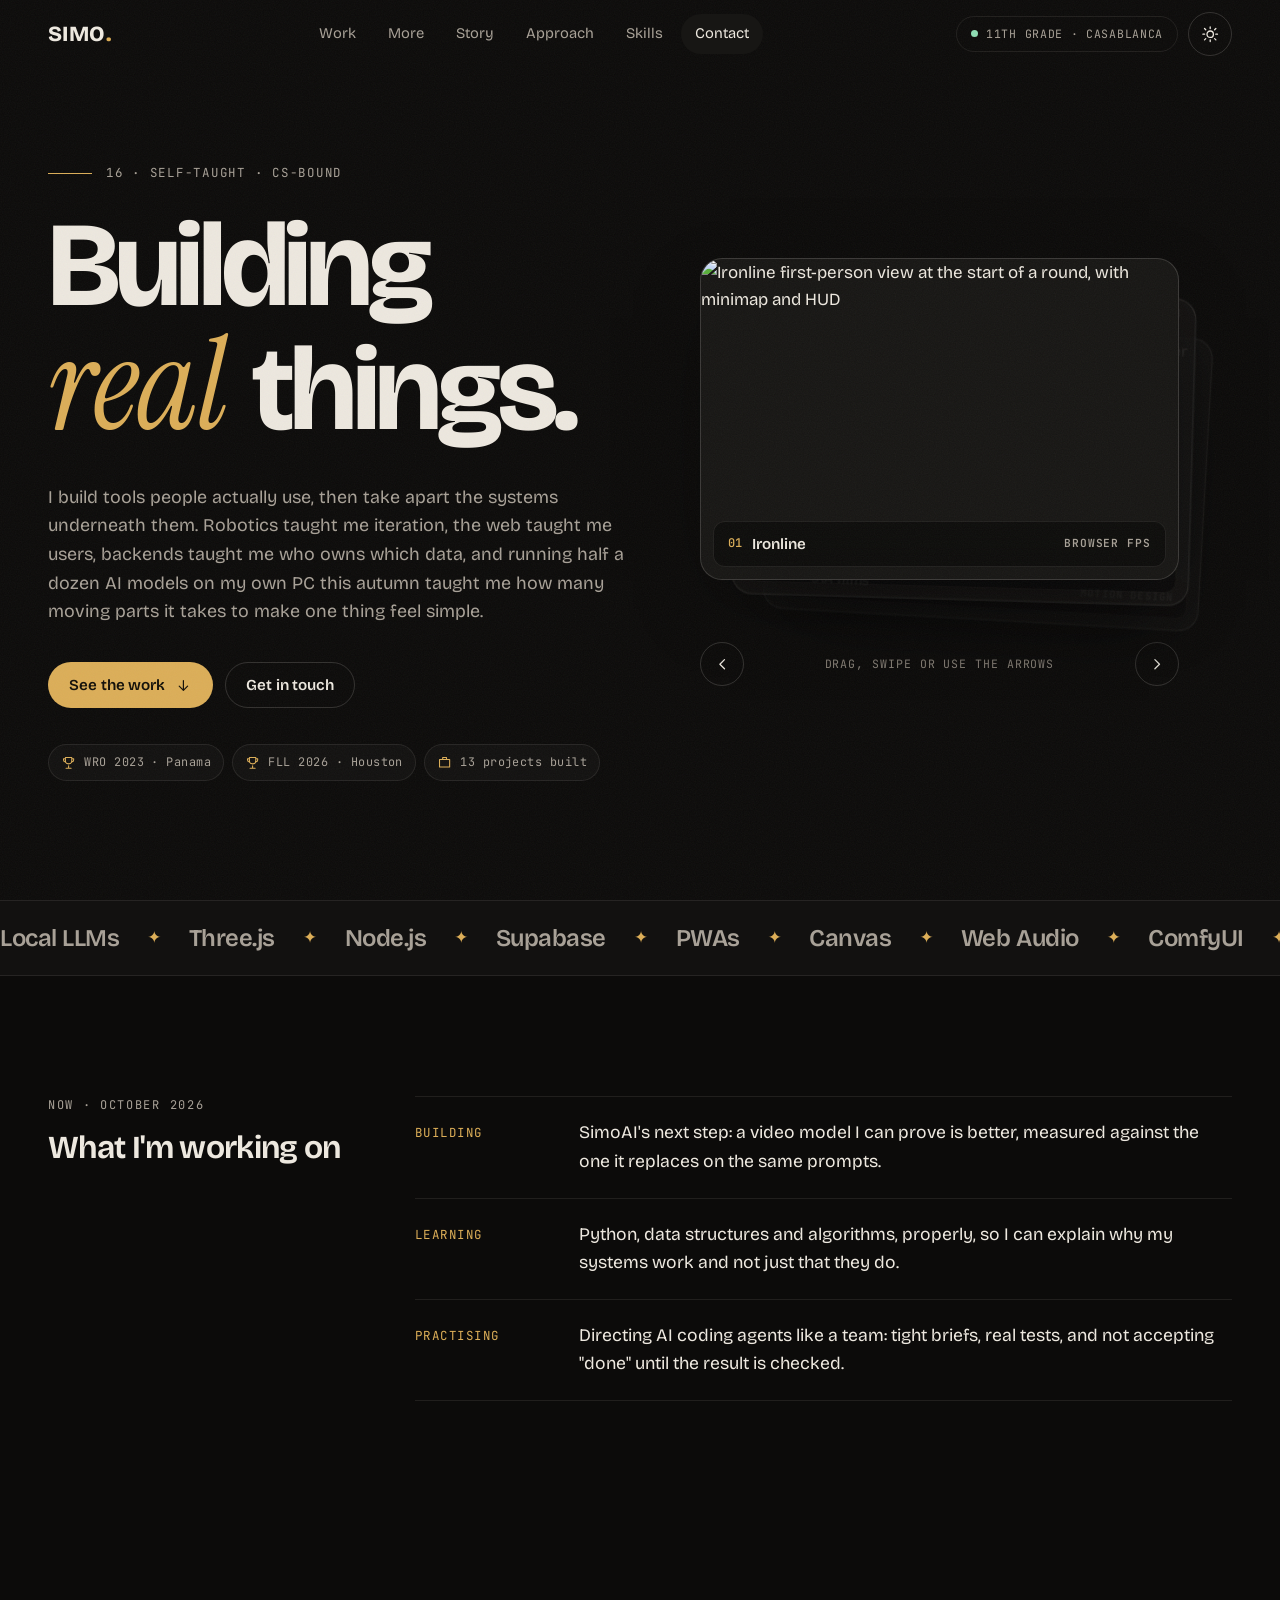
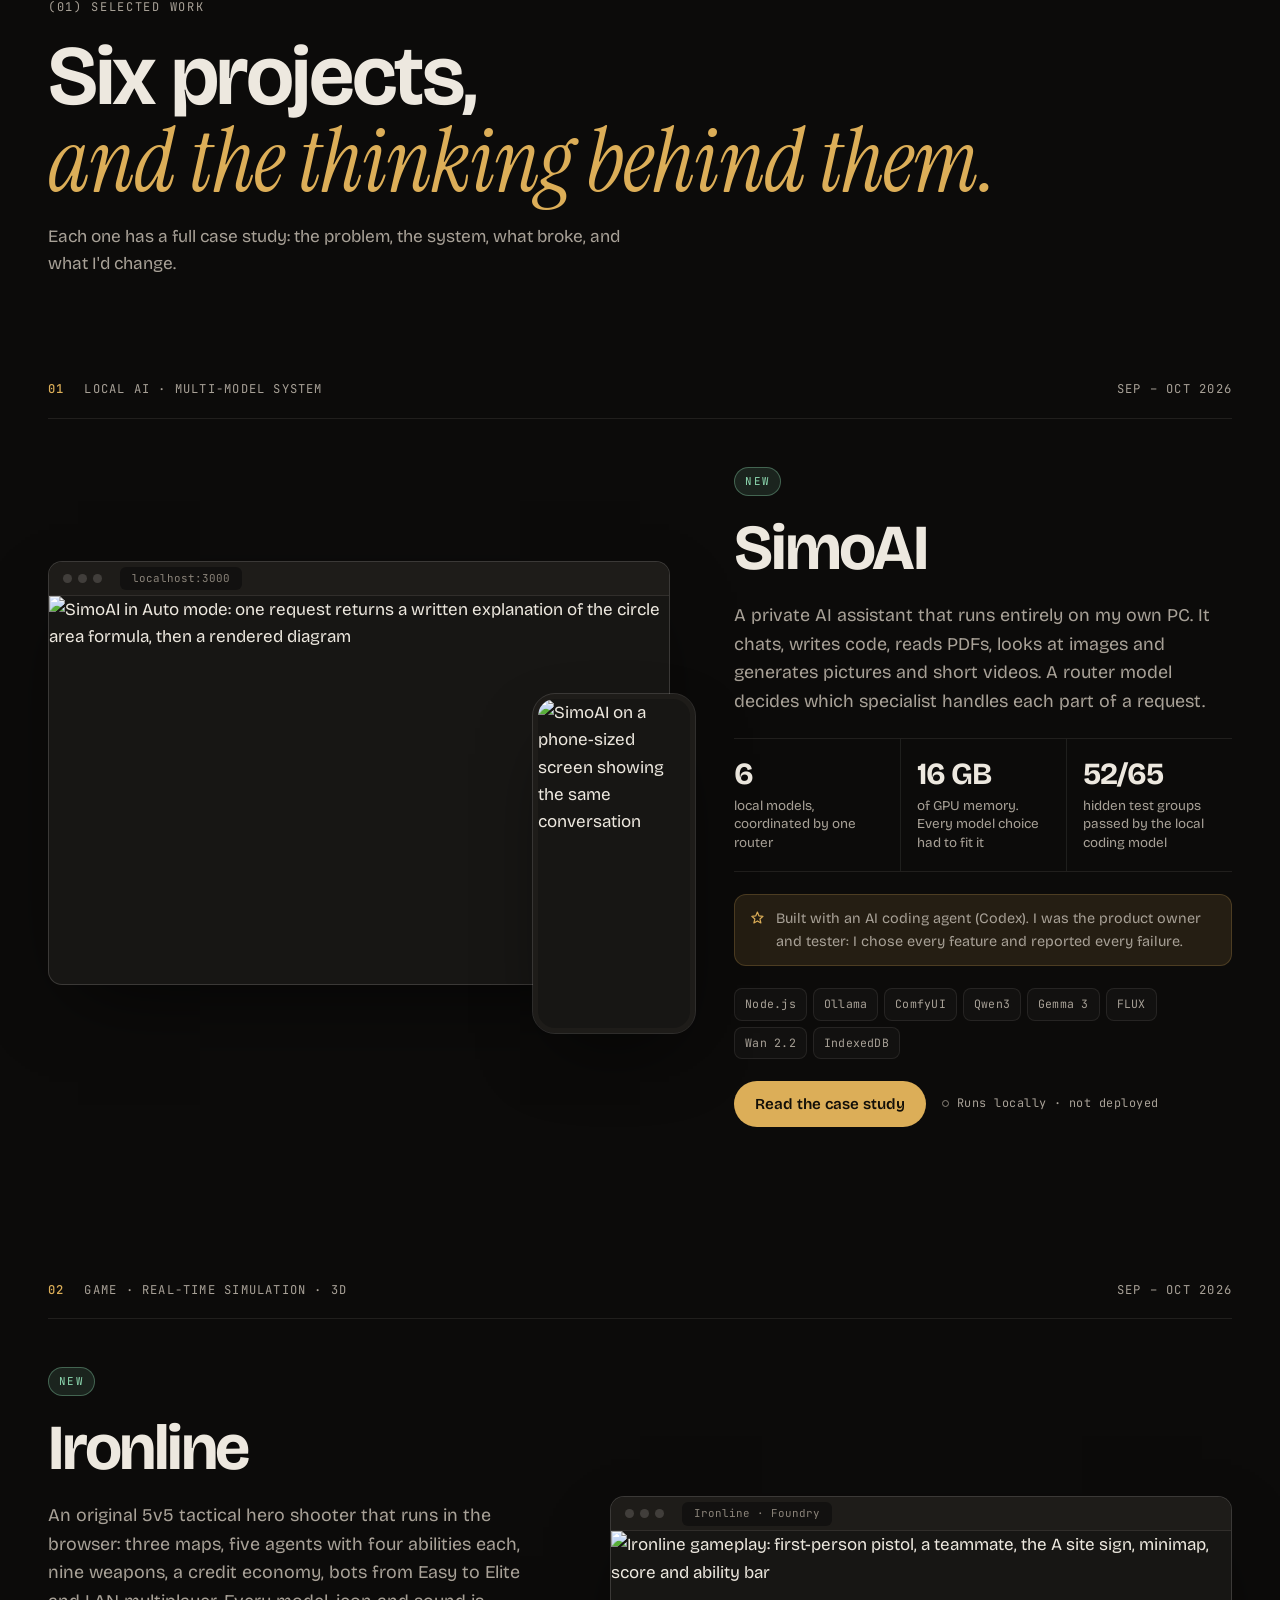
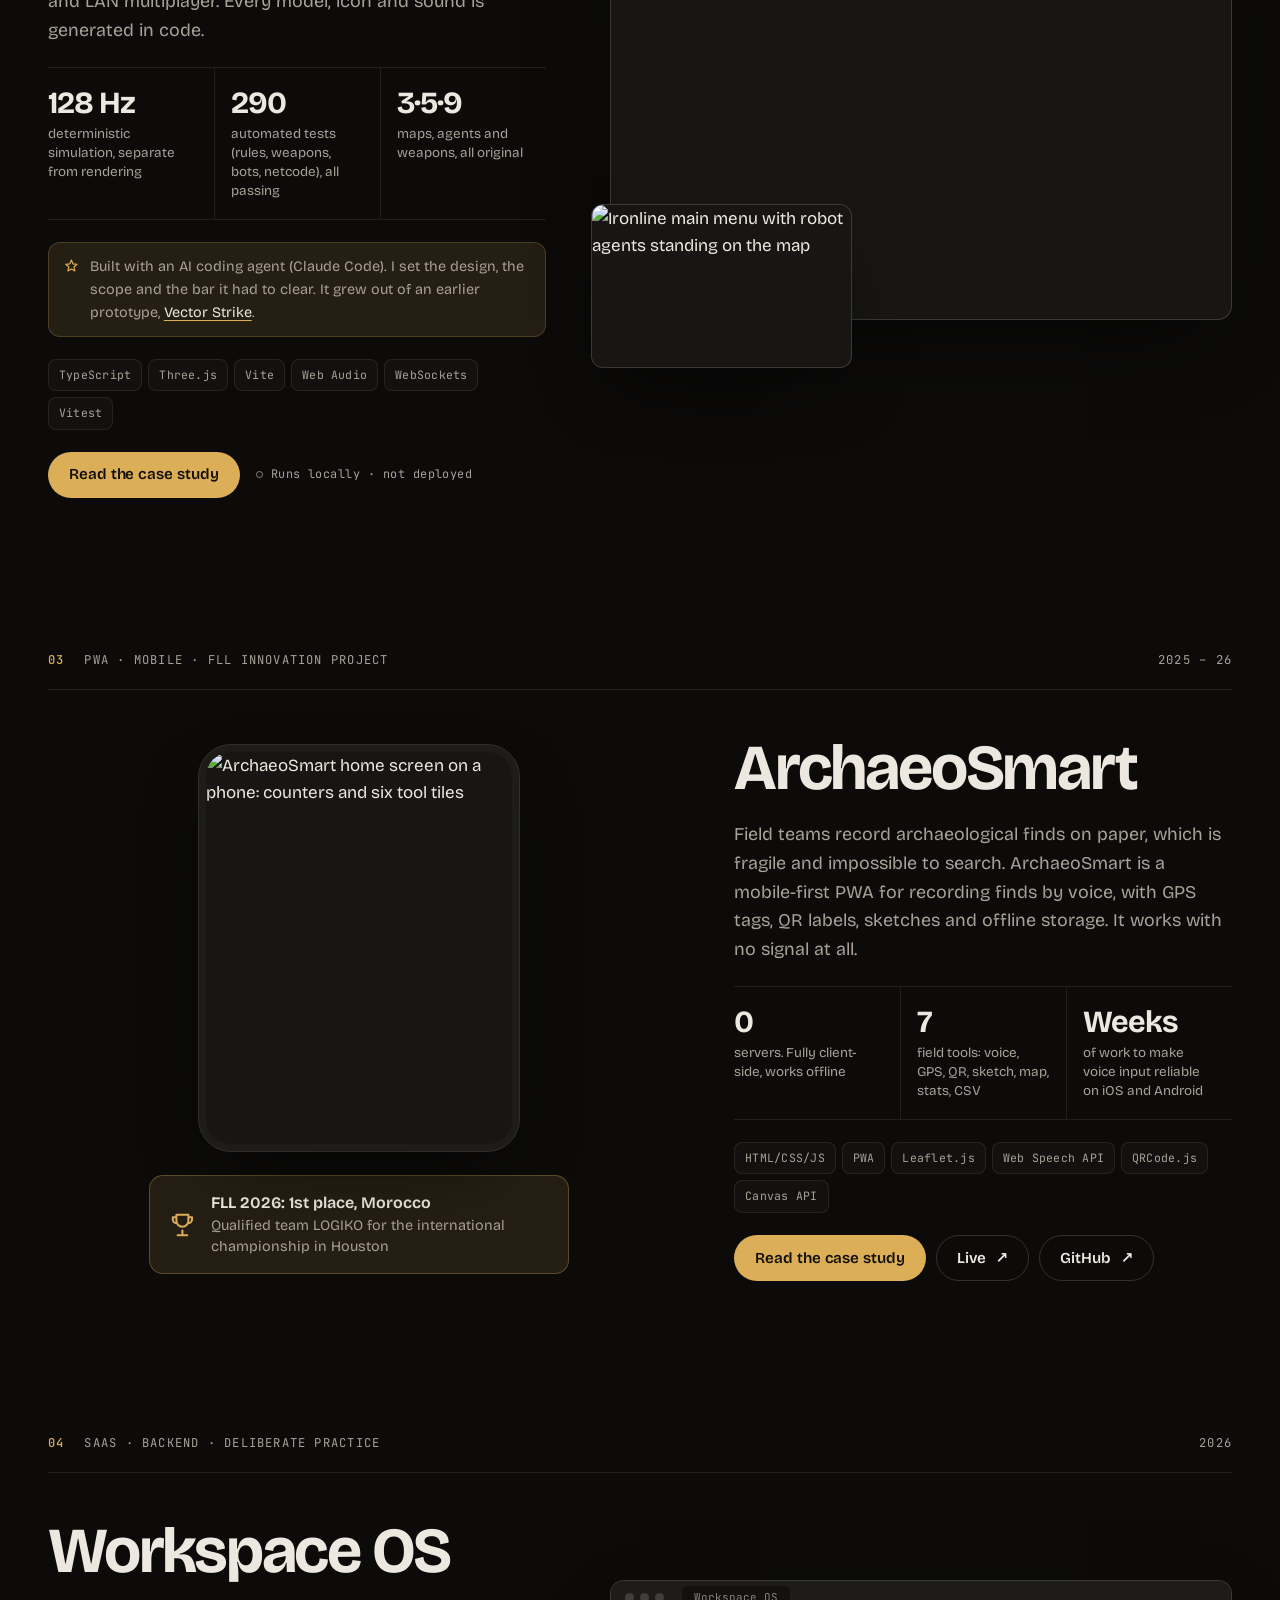
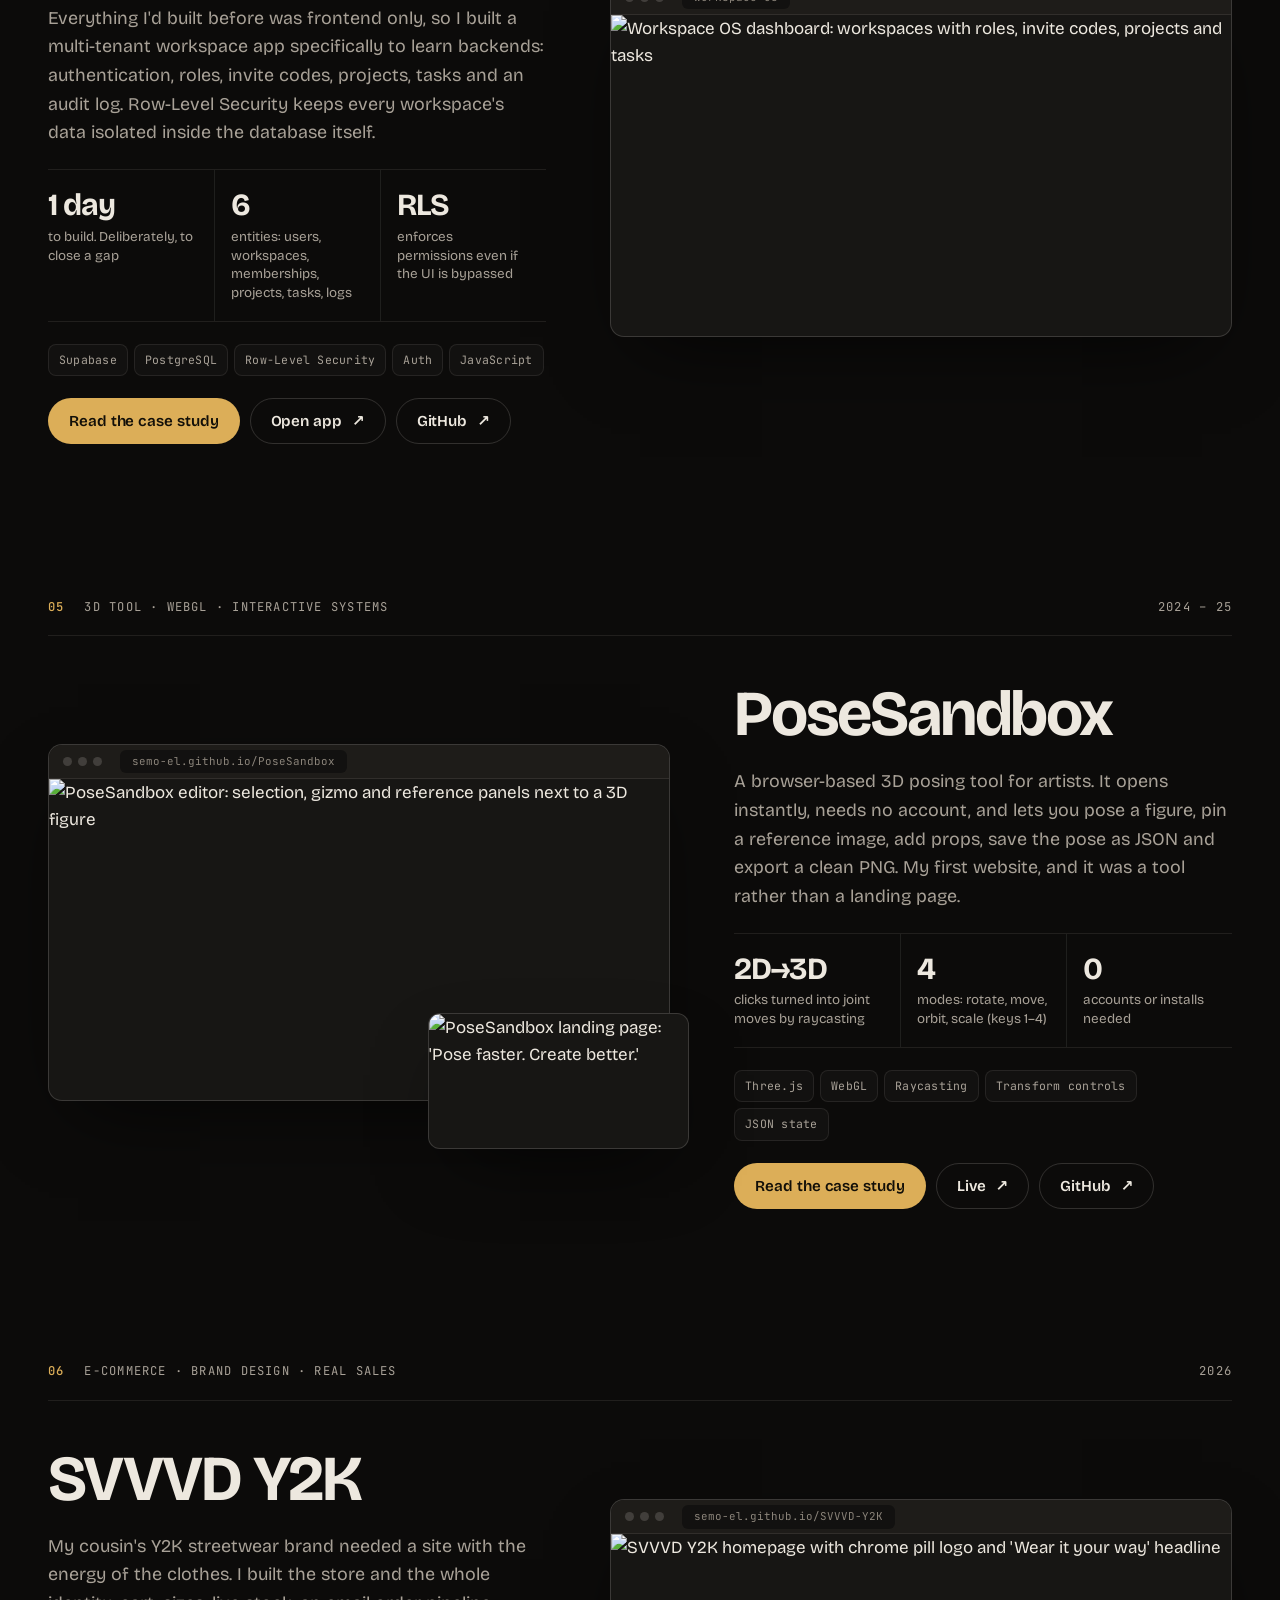
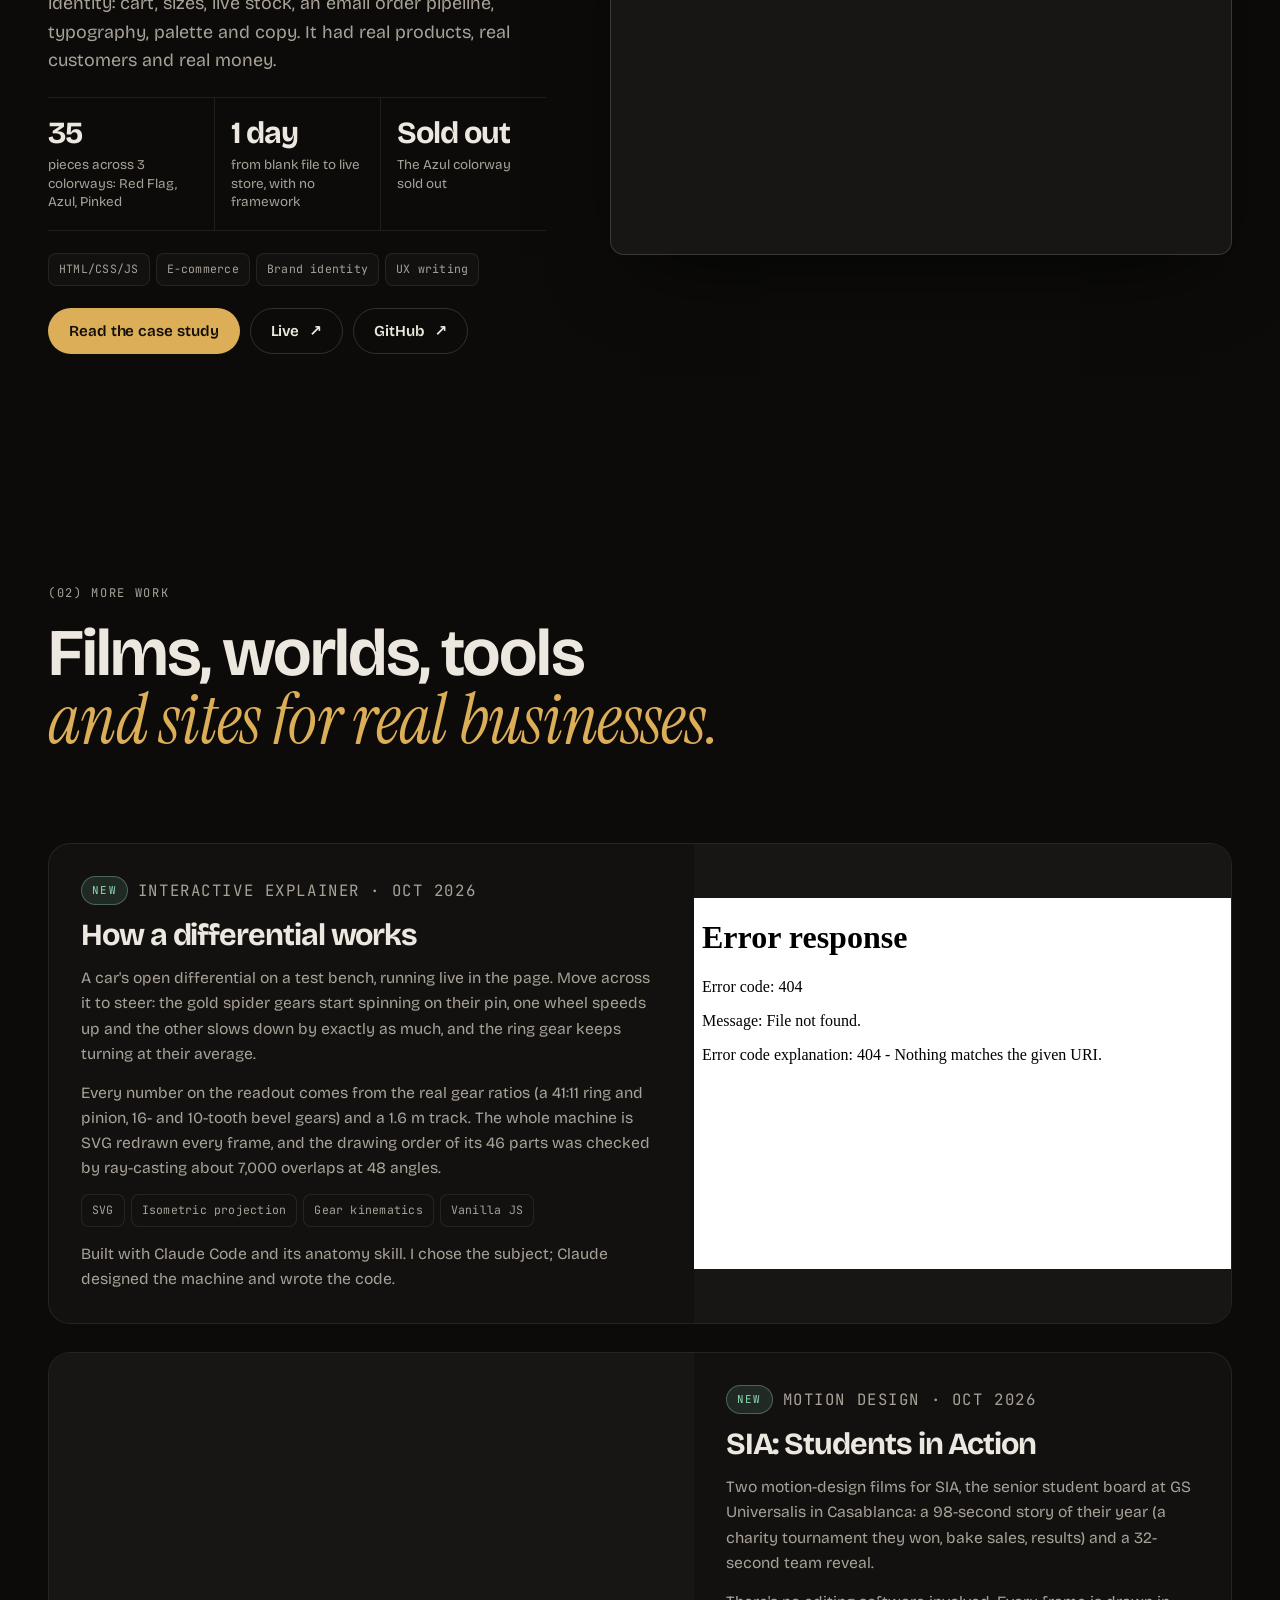
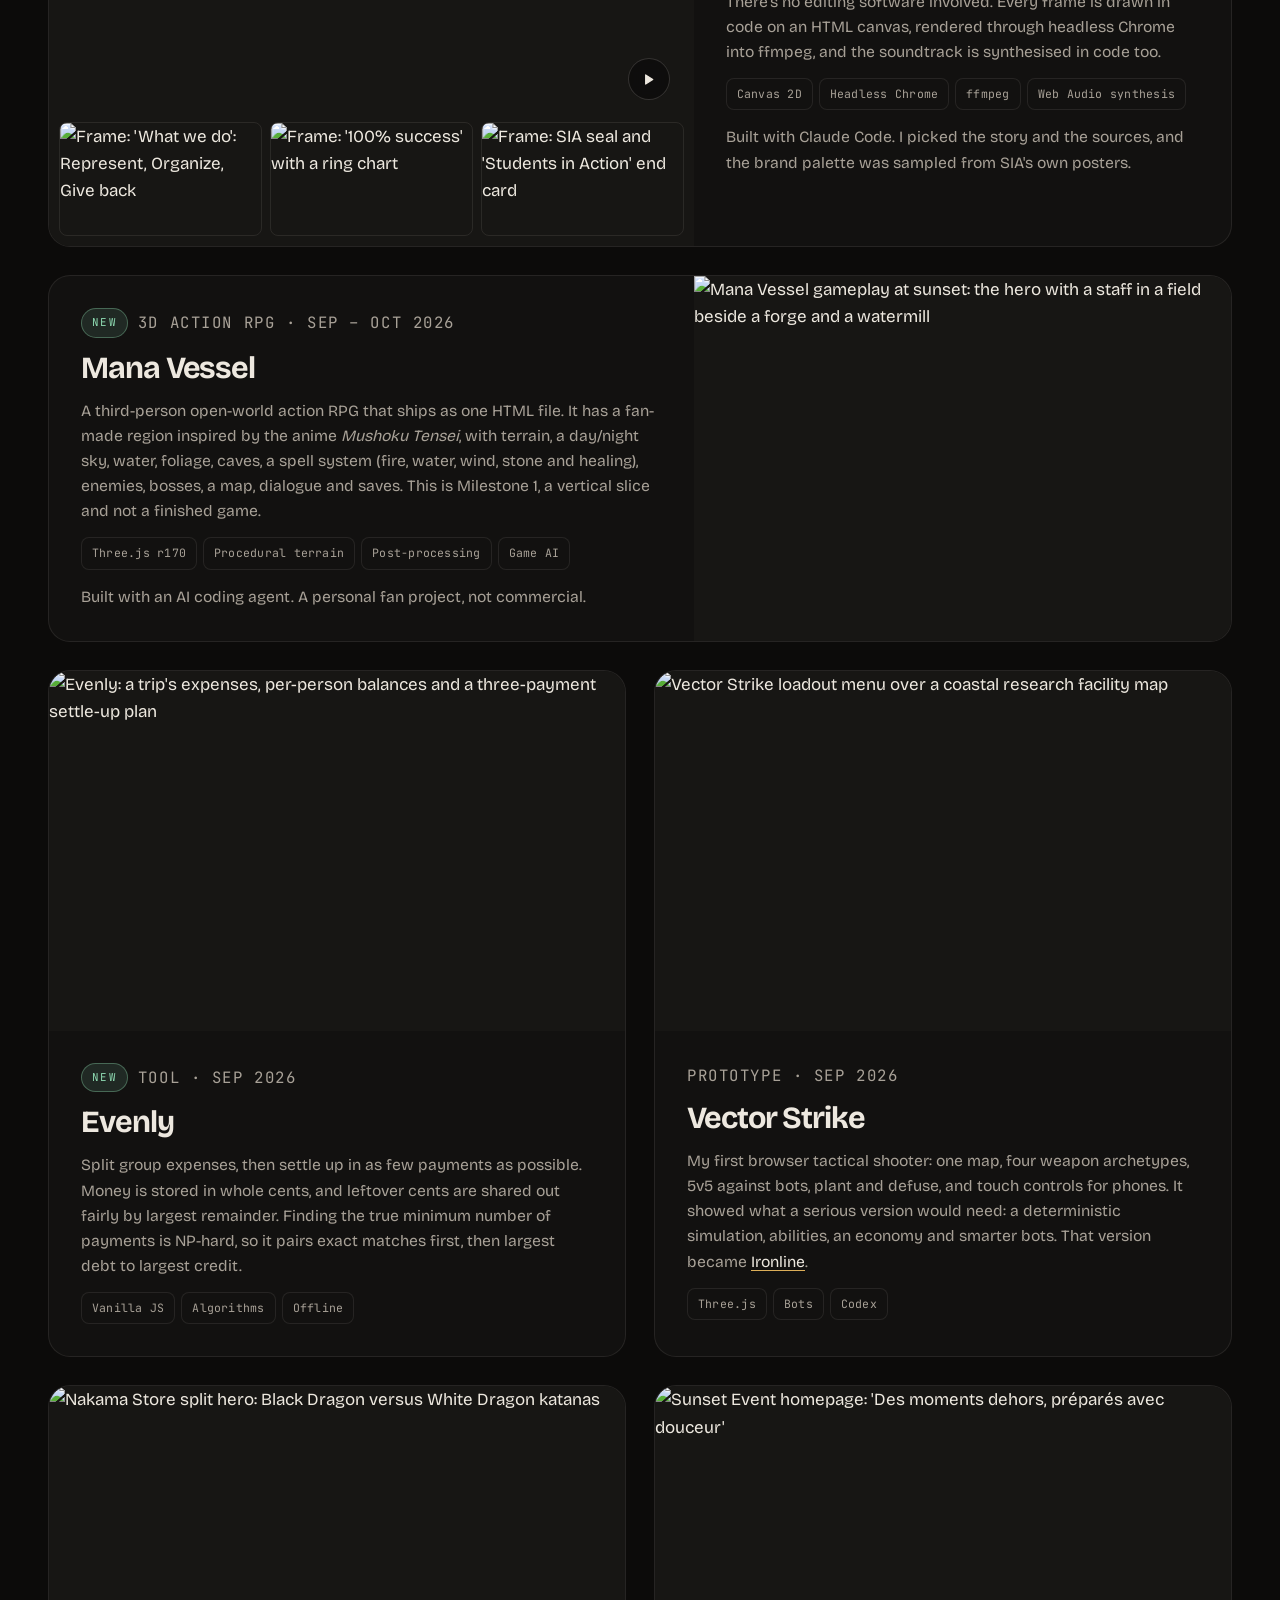
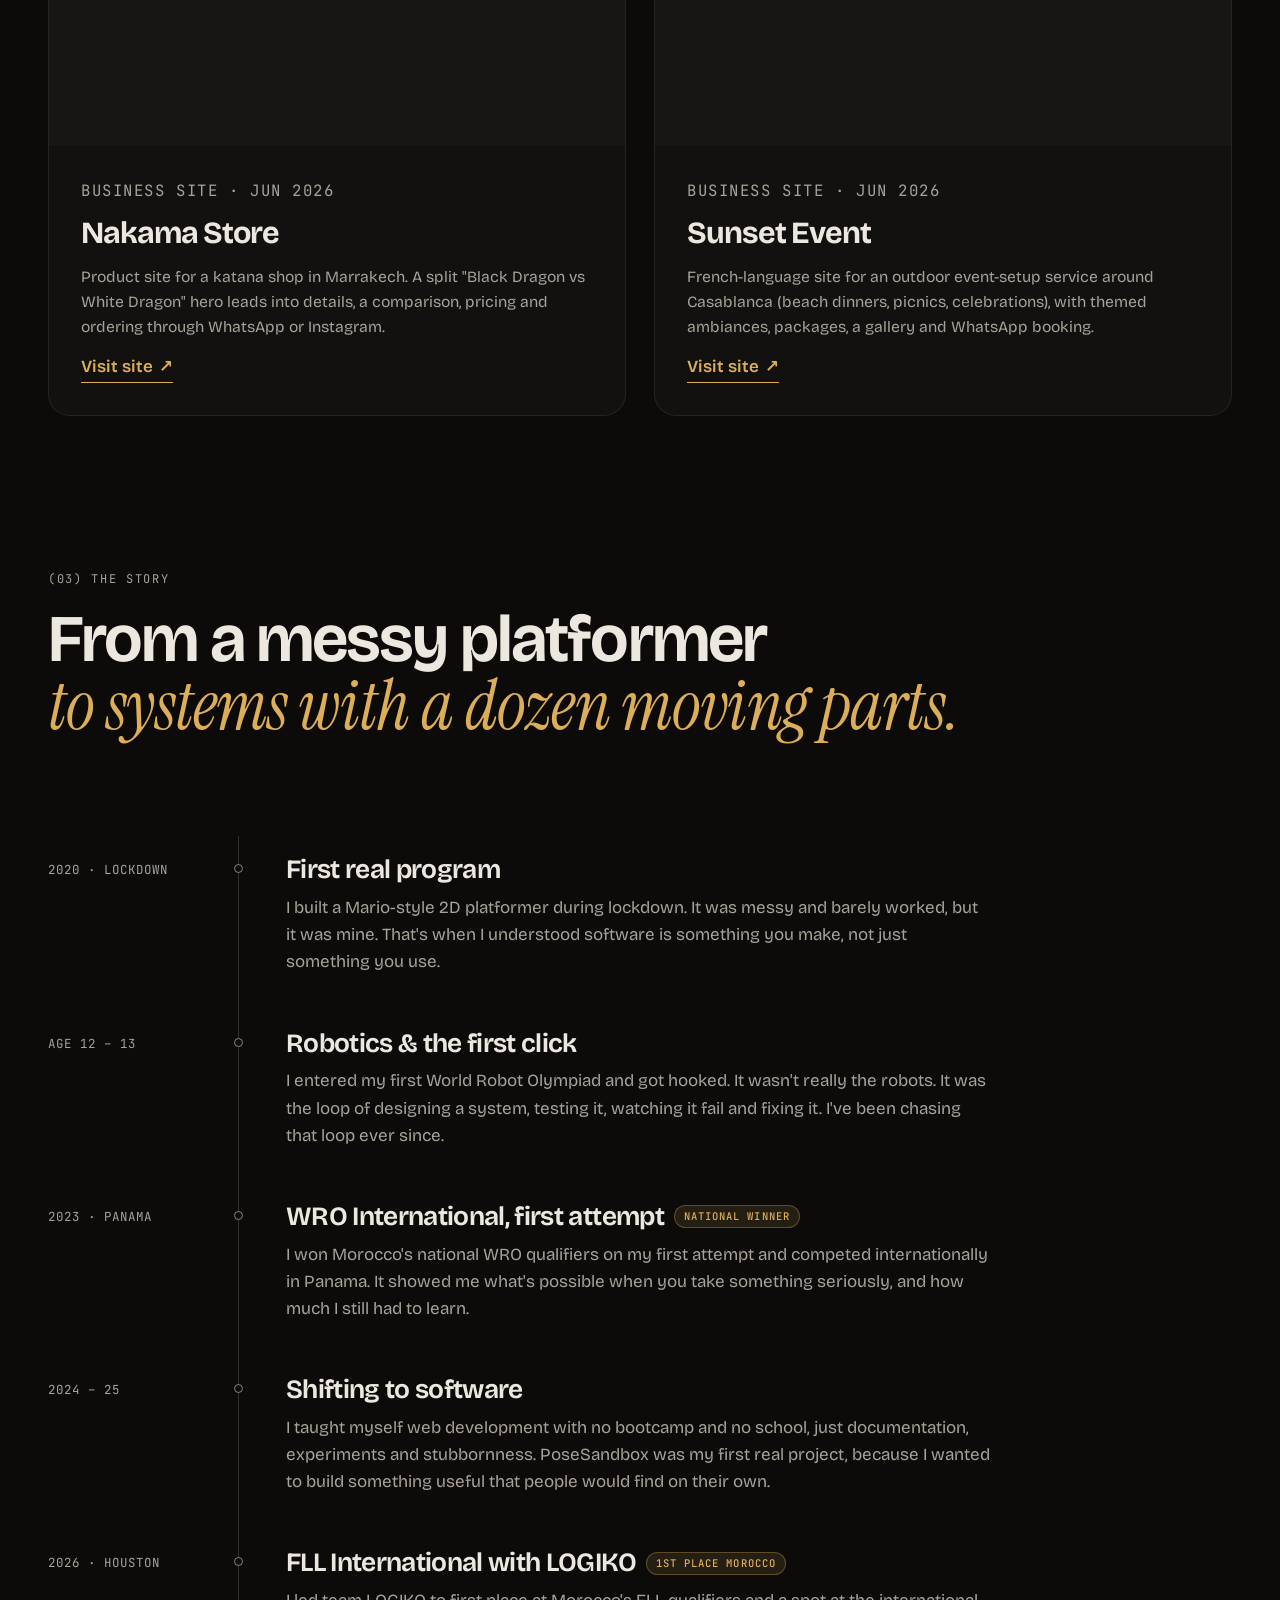
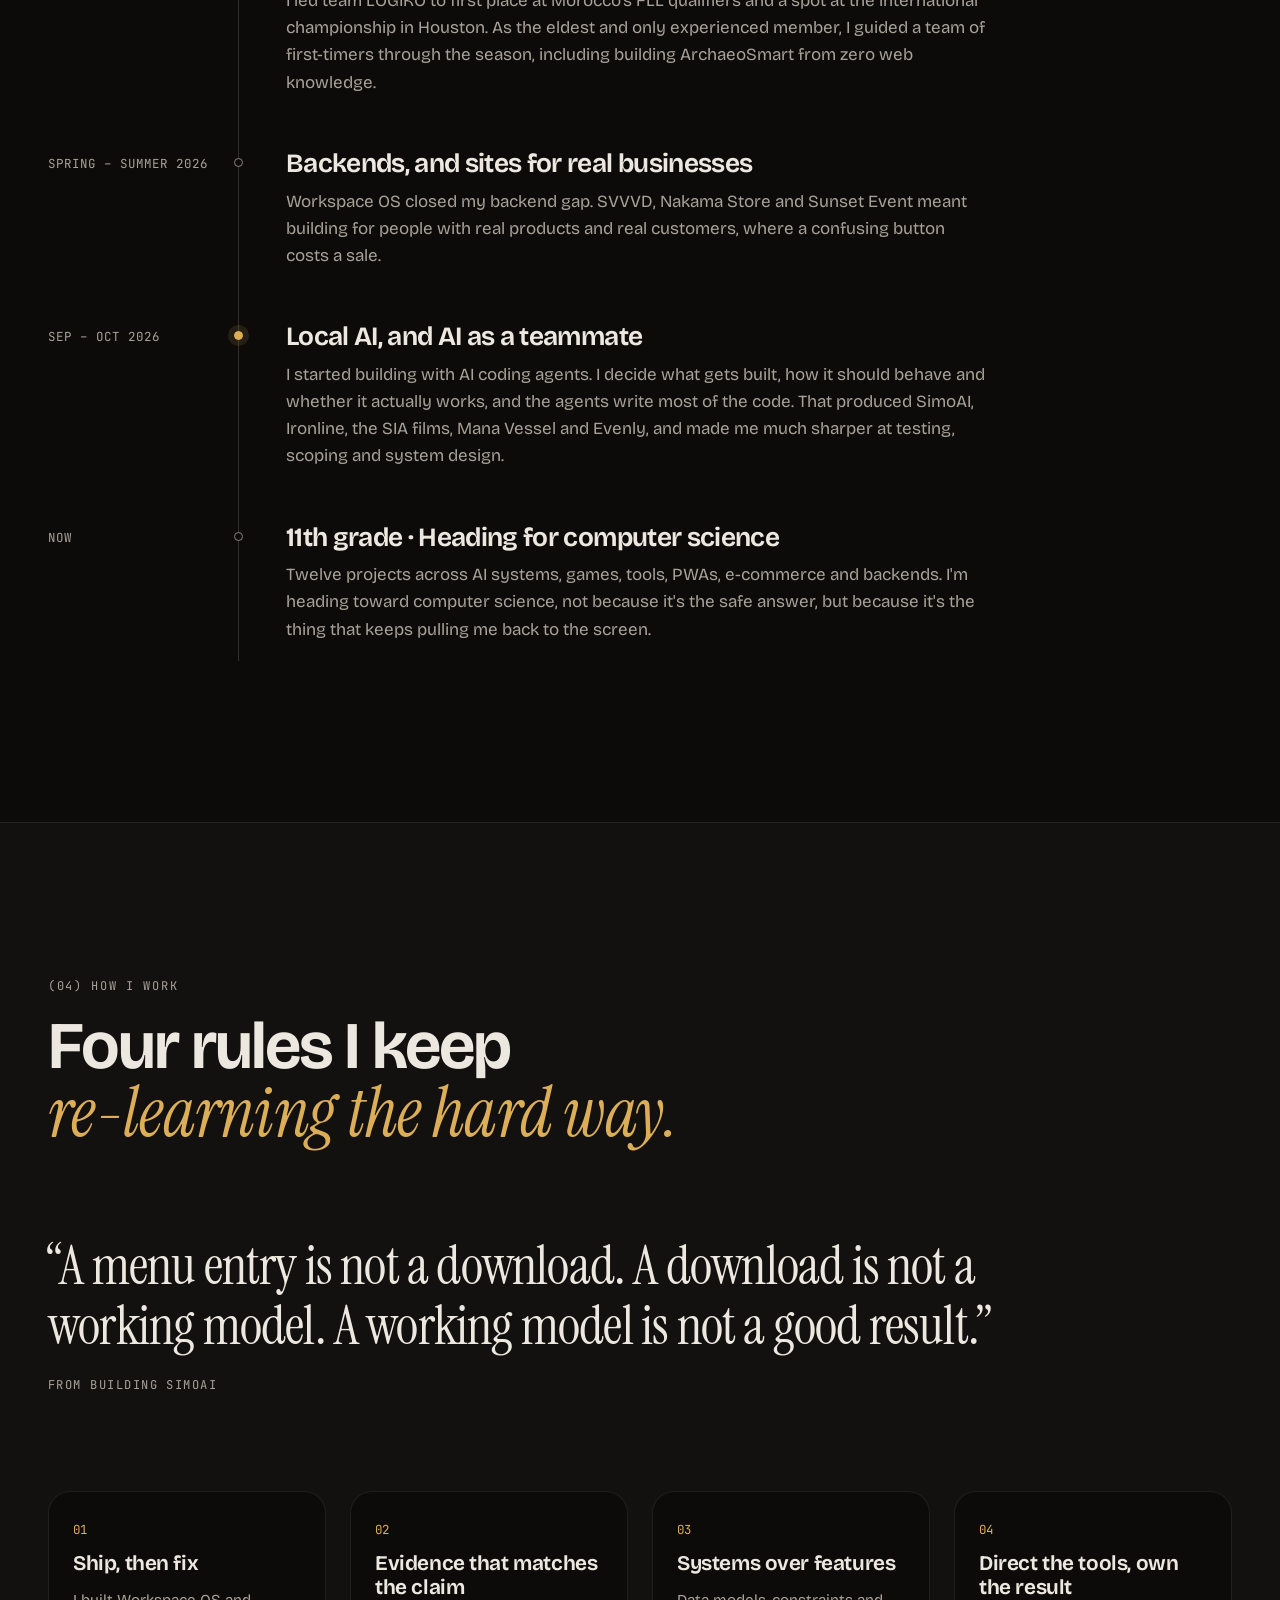
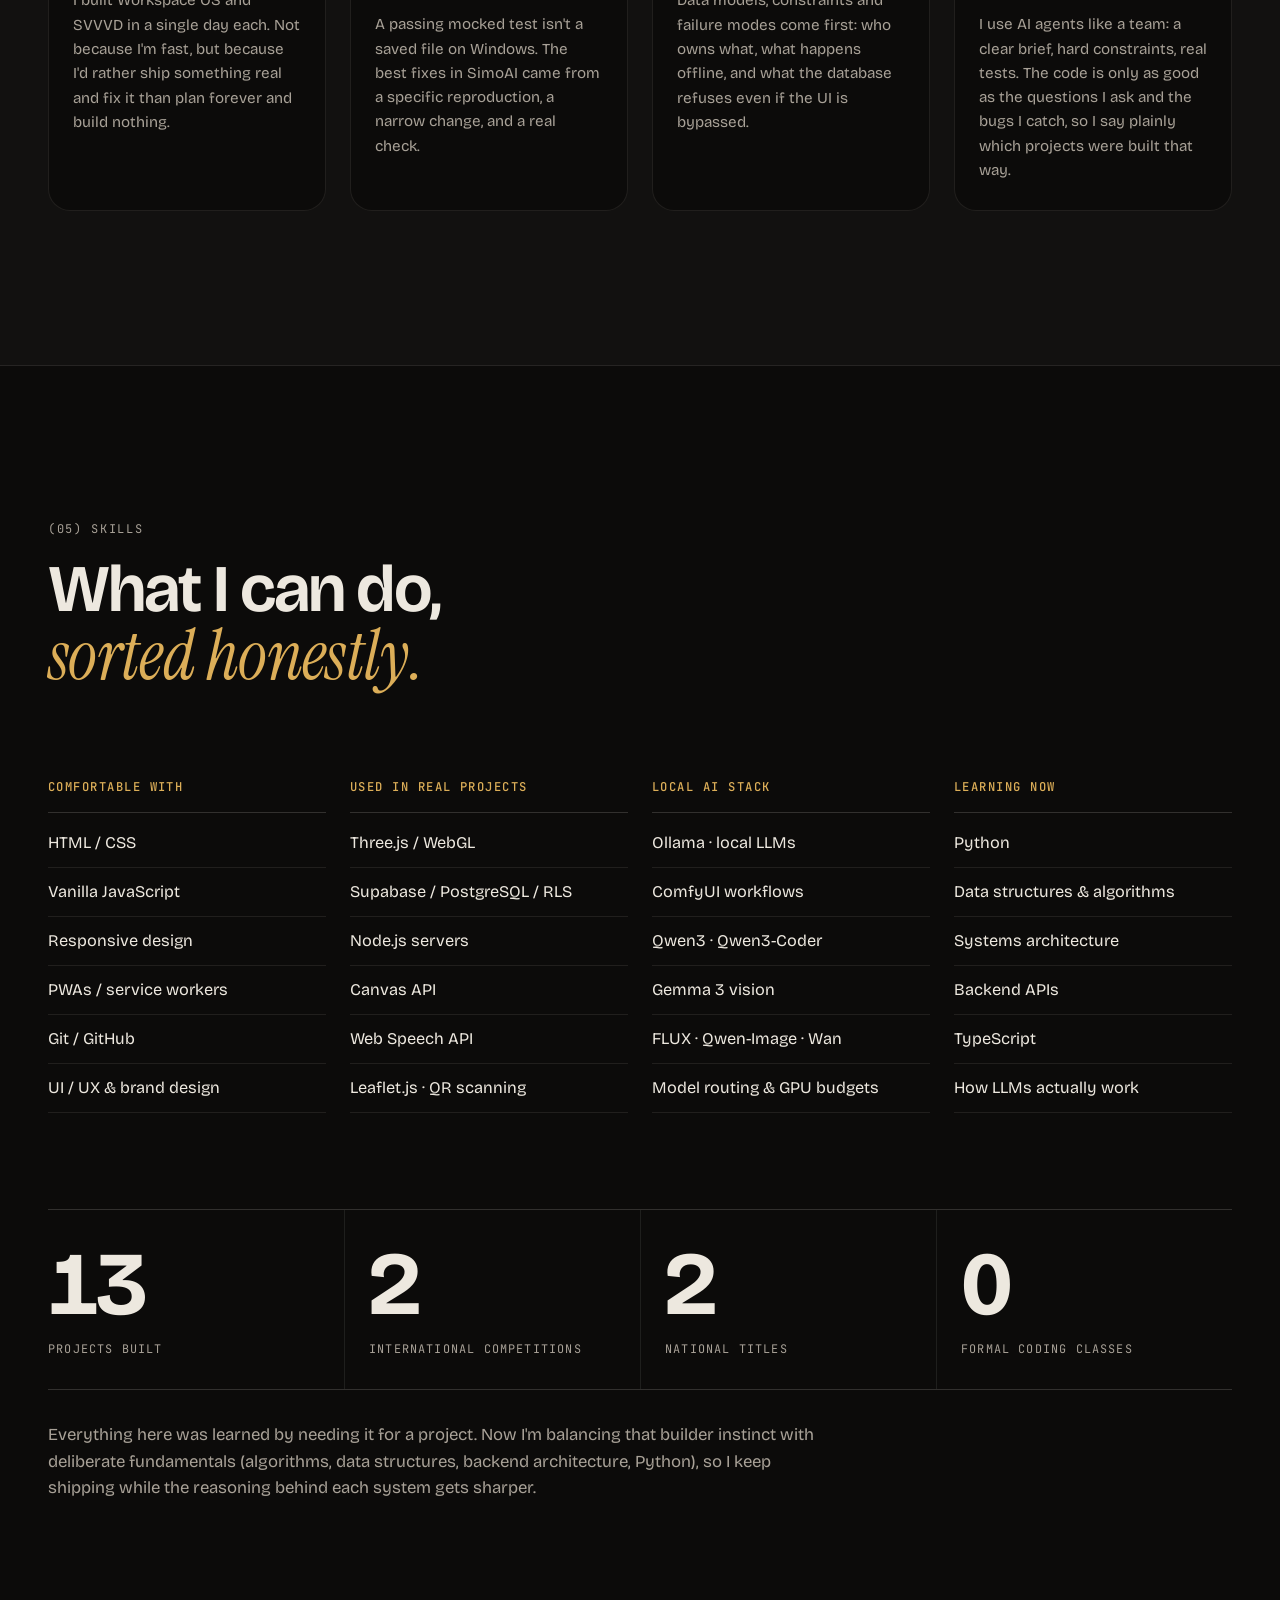
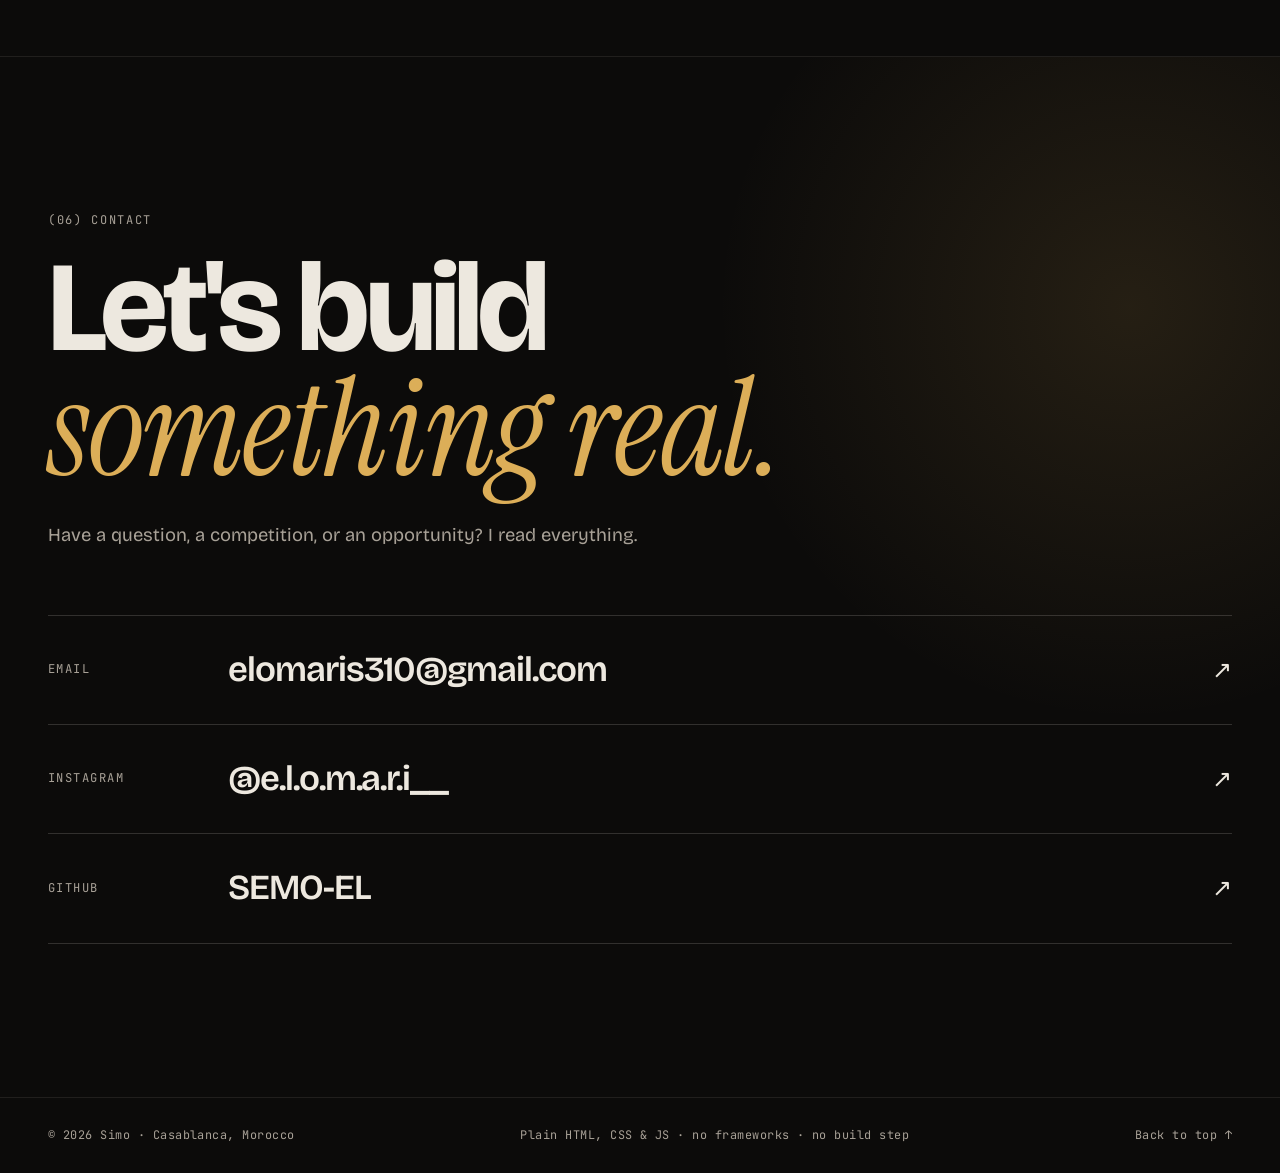
==== commit 693b358a: "Add files via upload" ====
--- a/index.html
+++ b/index.html
@@ -94,7 +94,7 @@
         <ul class="hero-pills reveal" aria-label="Highlights">
           <li><svg viewBox="0 0 24 24" aria-hidden="true"><path d="M8 21h8M12 17v4M7 4h10v5a5 5 0 0 1-10 0V4ZM7 6H4v2a3 3 0 0 0 3 3M17 6h3v2a3 3 0 0 1-3 3"/></svg>WRO 2023 · Panama</li>
           <li><svg viewBox="0 0 24 24" aria-hidden="true"><path d="M8 21h8M12 17v4M7 4h10v5a5 5 0 0 1-10 0V4ZM7 6H4v2a3 3 0 0 0 3 3M17 6h3v2a3 3 0 0 1-3 3"/></svg>FLL 2026 · Houston</li>
-          <li><svg viewBox="0 0 24 24" aria-hidden="true"><path d="M4 7h16v12H4zM9 7V4h6v3"/></svg>12 projects built</li>
+          <li><svg viewBox="0 0 24 24" aria-hidden="true"><path d="M4 7h16v12H4zM9 7V4h6v3"/></svg>13 projects built</li>
         </ul>
       </div>
 
@@ -381,6 +381,20 @@
       </div>
 
       <div class="grid">
+        <article class="card card-wide card-flip reveal" id="differential" aria-labelledby="differential-title">
+          <div class="card-media card-media-embed">
+            <iframe class="figure-embed" data-figure src="explainers/differential.html" title="Interactive open differential: move across the figure, or use the arrow keys, to steer" loading="lazy"></iframe>
+          </div>
+          <div class="card-body">
+            <p class="card-tag"><span class="badge badge-new">New</span> Interactive explainer · Oct 2026</p>
+            <h3 id="differential-title">How a differential works</h3>
+            <p>A car's open differential on a test bench, running live in the page. Move across it to steer: the gold spider gears start spinning on their pin, one wheel speeds up and the other slows down by exactly as much, and the ring gear keeps turning at their average.</p>
+            <p>Every number on the readout comes from the real gear ratios (a 41:11 ring and pinion, 16- and 10-tooth bevel gears) and a 1.6 m track. The whole machine is SVG redrawn every frame, and the drawing order of its 46 parts was checked by ray-casting about 7,000 overlaps at 48 angles.</p>
+            <ul class="chips"><li>SVG</li><li>Isometric projection</li><li>Gear kinematics</li><li>Vanilla JS</li></ul>
+            <p class="built built-sm">Built with Claude Code and its anatomy skill. I chose the subject; Claude designed the machine and wrote the code.</p>
+          </div>
+        </article>
+
         <article class="card card-wide reveal" id="sia" aria-labelledby="sia-title">
           <div class="card-media card-media-stack">
             <div class="media-main">
@@ -601,7 +615,7 @@
       </div>
 
       <dl class="stats">
-        <div class="reveal"><dt data-count="12">12</dt><dd>Projects built</dd></div>
+        <div class="reveal"><dt data-count="13">13</dt><dd>Projects built</dd></div>
         <div class="reveal"><dt data-count="2">2</dt><dd>International competitions</dd></div>
         <div class="reveal"><dt data-count="2">2</dt><dd>National titles</dd></div>
         <div class="reveal"><dt data-count="0">0</dt><dd>Formal coding classes</dd></div>
@@ -701,6 +715,10 @@
             </div>
           </div>
           <p>The GPU queue matters most. A 16 GB card can't hold a 30B coder, an image model and a video model at once, so jobs run one at a time and idle image models are released before text work. Each result is shown the moment it's ready, so a slow video never blocks the written answer.</p>
+          <figure class="cs-live">
+            <iframe class="figure-embed" data-figure src="explainers/gpu-queue.html" title="Interactive: SimoAI's GPU queue as a crane dock. Click a crate, or press 1 to 5, to queue a job; press A for an Auto request." loading="lazy"></iframe>
+            <figcaption>The same queue as a machine. Each crate is as long as a model's weights, and the trough is the 16 GB card (1 GB held in reserve) with a ledge of system RAM past the gate. Click a crate to queue a job. Text models go back the moment they answer, image and video models stay until text work needs the room, and Qwen3-Coder's 18.6 GB only works by leaving a third of its layers in RAM. Built with Claude Code from SimoAI's own source; time is compressed.</figcaption>
+          </figure>
         </div>
       </section>
 
--- a/style.css
+++ b/style.css
@@ -446,6 +446,9 @@
 .card-wide .card-media { aspect-ratio: auto; min-height: 100%; }
 .card-wide .card-media > img { position: absolute; inset: 0; object-position: center; }
 .card-media-stack { display: grid; gap: 8px; align-content: center; padding: 10px; }
+/* a live figure in an iframe: it reports its height (script.js) and sits centred in the media column */
+.card-wide .card-media.card-media-embed { display: grid; align-content: center; aspect-ratio: auto; min-height: 0; background: var(--surface); }
+.figure-embed { display: block; width: 100%; aspect-ratio: 680 / 470; border: 0; background: var(--surface); }
 .media-main { position: relative; aspect-ratio: 16 / 9; border-radius: 12px; overflow: hidden; }
 .media-main video { position: absolute; inset: 0; object-position: center; }
 .card-media .card-strip img { height: auto; }
@@ -589,6 +592,9 @@
 .cs-pair img { width: 100%; border-radius: var(--radius); border: 1px solid var(--line-2); }
 .cs-pair img:nth-child(2) { max-height: 100%; object-fit: cover; object-position: top; aspect-ratio: 390 / 844; }
 .cs-pair figcaption { grid-column: 1 / -1; font-size: 0.85rem; color: var(--text-2); }
+.cs-live { display: grid; gap: 10px; }
+.cs-live .figure-embed { border-radius: var(--radius); border: 1px solid var(--line-2); aspect-ratio: 680 / 540; }
+.cs-live figcaption { font-size: 0.85rem; color: var(--text-2); }
 .cs-cards { display: grid; gap: 14px; }
 .cs-card { padding: 22px 24px; border-radius: var(--radius); background: var(--bg-2); border: 1px solid var(--line); }
 .cs-card p { font-size: 0.98rem; }
